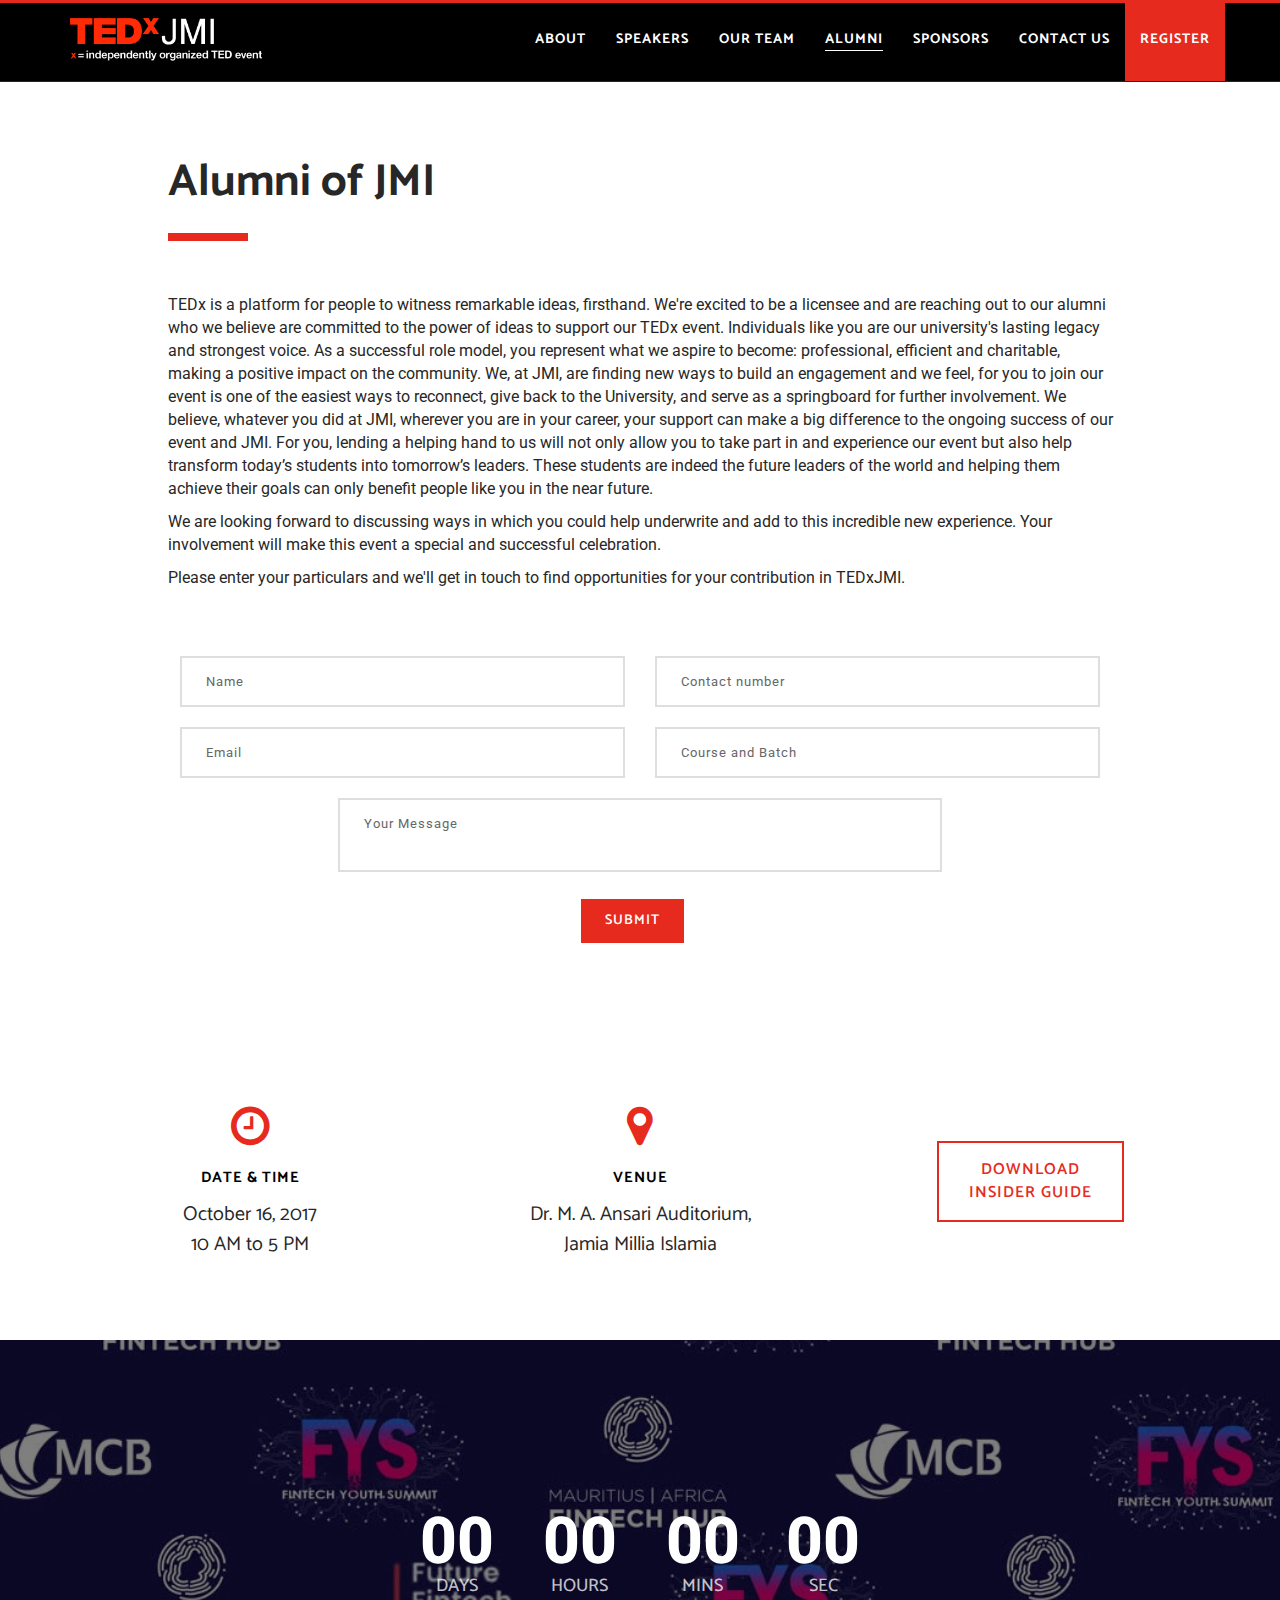
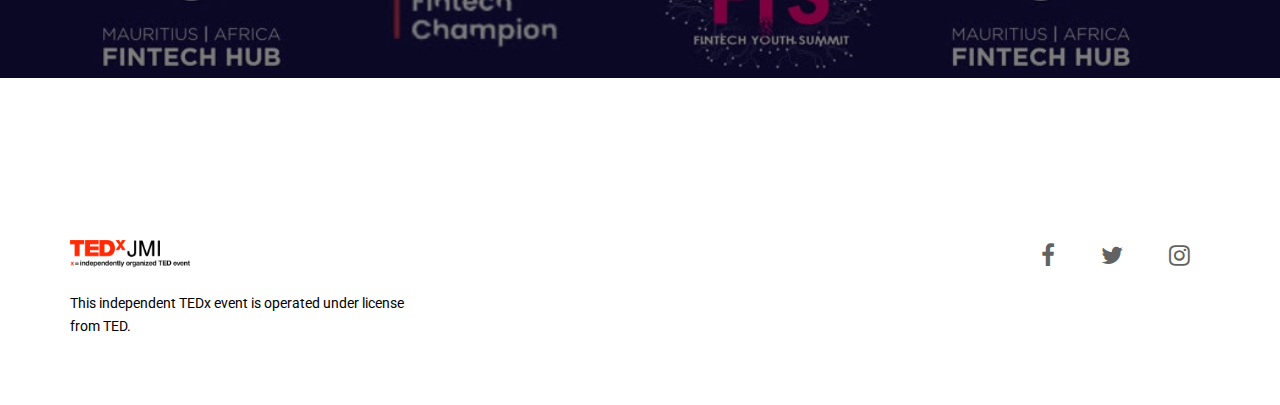
==== alumni/index.html @ f67706c6 "updates frontend" ====
<!--
 _____ _____ ____          _ __  __ ___
|_   _| ____|  _ \__  __  | |  \/  |_ _|
  | | |  _| | | | \ \/ /  | | |\/| || |
  | | | |___| |_| |>  < |_| | |  | || |
  |_| |_____|____//_/\_\___/|_|  |_|___|

Event website by Syed Faheel Ahmad (github.com/faheel)
-->

<!DOCTYPE html>
<!--[if lt IE 7]>      <html class="no-js lt-ie9 lt-ie8 lt-ie7" lang="en"> <![endif]-->
<!--[if IE 7]>         <html class="no-js lt-ie9 lt-ie8" lang="en"> <![endif]-->
<!--[if IE 8]>         <html class="no-js lt-ie9" lang="en"> <![endif]-->
<!--[if gt IE 8]><!-->
<html class="no-js" lang="en">
<!--<![endif]-->

<head>
  <meta charset="utf-8">
  <meta name="viewport" content="width=device-width, initial-scale=1.0, maximum-scale=1">
  <meta http-equiv="X-UA-Compatible" content="IE=edge">

  <!-- Title, icon, description and keywords -->
  <title>Alumni of JMI | TEDxJMI</title>
  <link rel="shortcut icon" href="../res/images/favicon.ico">
  <meta name="description" content="Alumni of JMI. TEDxJMI, x = independently organised TED event. Igniting Minds. This October, at Jamia Millia Islamia.">
  <meta name="keywords" content="TEDx, JMI, Jamia Millia Islamia, New Delhi, event, talks">

  <!-- Social media tags -->
  <!-- Open Graph -->
  <meta property="og:title" content="Alumni of JMI">
  <meta property="og:description" content="TEDxJMI - Igniting Minds. This October, at Jamia Millia Islamia.">
  <meta property="og:image" content="https://tedxjmi.com/res/images/logos/light-social.jpg">
  <meta property="og:url" content="https://tedxjmi.com/alumni">
  <!-- Twitter -->
  <meta name="twitter:card" content="summary_large_image">
  <meta name="twitter:site" content="@TEDx_JMI">
  <!-- Google+ -->
  <meta itemprop="name" content="Alumni of JMI">
  <meta itemprop="description" content="TEDxJMI - Igniting Minds. This October, at Jamia Millia Islamia.">
  <meta itemprop="image" content="https://tedxjmi.com/res/images/logos/light-social.jpg">

  <!-- Browser themes -->
  <meta name="theme-color" content="#000">

  <!-- Bootstrap -->
  <link rel="stylesheet" href="../res/css/bootstrap.min.css">

  <!-- Font Icons -->
  <link rel="stylesheet" href="../res/css/font-awesome.min.css">

  <!-- Plugins -->
  <link rel="stylesheet" href="../res/css/flickity.min.css">
  <link rel="stylesheet" href="../res/css/magnific-popup.css">

  <!-- Main styles -->
  <link rel="stylesheet" href="../res/css/main.css">
  <link rel="stylesheet" href="../res/css/style.css">

  <!-- Color skin -->
  <link rel="stylesheet" href="../res/css/color_red.css">

  <!-- Modernizr JS for IE8 support of HTML5 elements and media queries -->
  <!--[if lt IE 8]>
  <script src="../res/js/modernizr.min.js"></script>
  <![endif]-->
</head>

<body id="page-top">
  <!-- Navigation Start -->
  <nav id="navigation" class="navbar navbar-fixed-top navbar-dark">
    <div class="container">
      <div class="row">
        <div class="navbar-header col-lg-3">
          <button type="button" class="navbar-toggle collapsed" data-toggle="collapse" data-target="#navbar">
            <span class="sr-only">Toggle navigation</span>
            <span class="icon-bar"></span>
            <span class="icon-bar"></span>
            <span class="icon-bar"></span>
          </button>

          <a class="navbar-brand font-family-alt letter-spacing-1 text-extra-large text-uppercase" href="/">
            <img class="logo-navbar-dark" src="../res/images/logos/dark.png" alt=""/>
            <img class="logo-navbar-white" src="../res/images/logos/light.png" alt=""/>
          </a>
        </div>
        <!-- //.navbar-header -->

        <div id="navbar" class="navbar-collapse collapse col-lg-9 pull-right">
          <ul class="nav navbar-nav font-family-alt letter-spacing-1 text-uppercase font-weight-700">
            <li><a href="/" class="line-height-unset">About</a></li>
            <li><a href="/speakers/" class="line-height-unset">Speakers</a></li>
            <li><a href="/our-team/" class="line-height-unset">Our Team</a></li>
            <li><a href="#page-top" class="page-scroll">Alumni</a></li>
            <li><a href="/sponsors/" class="line-height-unset">Sponsors</a></li>
            <li><a href="/contact/" class="line-height-unset">Contact Us</a></li>
            <li class="bg-base-color">
              <a href="/register/" class="line-height-unset width-100">
                Register
              </a>
            </li>
          </ul>
        </div>
        <!-- //.navbar-collapse -->
      </div>
      <!-- //.row -->
    </div>
    <!-- //.container -->
  </nav>
  <!-- //Navigation End -->



  <!-- Section - Alumni Start -->
  <section id="alumni" class="bg-white">
    <div class="container">
      <div class="row no-padding-rl">
        <div class="col-md-10 col-md-offset-1">
          <h2 class="font-family-alt font-weight-700 sm-title-large title-extra-large-2 text-gray-dark-2">
            Alumni of JMI
          </h2>
          <span class="bg-base-color xs-margin-6 xs-no-margin-rl margin-3 no-margin-rl separator-line-extra-thick-long"></span>

          <br>
          <div class="text-gray-dark-2">
            <p>TEDx is a platform for people to witness remarkable ideas, firsthand.
            We're excited to be a  licensee and are reaching out to our alumni who
            we believe are committed to the power of ideas to support our TEDx event.
            Individuals like you are our university's lasting legacy and strongest
            voice. As a successful role model, you represent what we aspire to
            become: professional, efficient and charitable, making a positive impact
            on the community. We, at JMI, are finding new ways to build an engagement
            and we feel, for you to join our event is one of the easiest ways to
            reconnect, give back to the University, and serve as a springboard for
            further involvement. We believe, whatever you did at JMI, wherever you
            are in your career, your support can make a big difference to the ongoing
            success of our event and JMI. For you, lending a helping hand to us
            will not only allow you to take part in and experience our event but
            also help transform today’s students into tomorrow’s leaders. These
            students are indeed the future leaders of the world and helping them
            achieve their goals can only benefit people like you in the near future.</p>

            <p>We are looking forward to discussing ways in which you could help underwrite
            and add to this incredible new experience. Your involvement will make
            this event a special and successful celebration.</p>

            <p>Please enter your particulars and we'll get in touch to find opportunities
            for your contribution in TEDxJMI.</p>
          </div>
        </div>
        <!-- //.col-md-10 -->
      </div>
      <!-- //.row -->

      <div class="row margin-5 no-margin-rl no-margin-bottom">
        <div class="col-md-10 col-md-offset-1">

          <form name="alumni" action="thank-you" method="post" netlify>
            <div class="row">
              <div class="col-sm-6">
                <input type="text" placeholder="Name" name="name" required>
                <input type="email" placeholder="Email" name="email" required>
              </div>
              <!-- //.col-md-6 -->

              <div class="col-sm-6">
                <input type="text" placeholder="Contact number" name="phone" required>
                <input type="text" placeholder="Course and Batch" name="course-and-batch" required>
              </div>
              <!-- //.col-md-6 -->
            </div>
            <!-- //.row -->

            <div class="row">
              <div class="col-sm-8 col-sm-offset-2">
                <textarea placeholder="Your Message" name="message" required></textarea>
              </div>
              <!-- //.col-md-6 -->
            </div>
            <!-- //.row -->

            <div class="row text-center">
              <button type="submit" class="btn btn-base-color btn-medium">
                Submit
              </button>
            </div>
            <!-- //.row -->
          </form>
        </div>
        <!-- //.col-md-10 -->
      </div>
      <!-- //.row -->
    </div>
    <!-- //.container -->
  </section>
  <!-- //Section - Alumni End -->



  <!-- Section - Event banner start -->
  <section id="event-banner" class="bg-white pull-up">
    <div class="container">
      <div class="row">
        <div class="col-sm-4 text-center">
          <i class="fa fa-clock-o display-block text-base-color title-extra-large-2"></i>
          <span class="display-block font-family-alt font-weight-700 letter-spacing-1 margin-5 no-margin-bottom no-margin-rl text-large text-uppercase">
            Date &amp; Time
          </span>
          <p class="margin-3 font-family-alt no-margin-bottom no-margin-rl title-small text-gray-dark-2">
            October 16, 2017<br>
            10 AM to 5 PM
          </p>
        </div>
        <!-- //.col-sm-4 -->

        <div class="col-sm-4 xs-margin-8 xs-no-margin-bottom xs-no-margin-rl text-center">
          <i class="fa fa-map-marker display-block text-base-color title-extra-large-2"></i>
          <span class="display-block font-family-alt font-weight-700 letter-spacing-1 margin-5 no-margin-bottom no-margin-rl text-large text-uppercase">
            Venue
          </span>
          <p class="margin-3 font-family-alt no-margin-bottom no-margin-rl title-small text-gray-dark-2">
            Dr. M. A. Ansari Auditorium,<br>
            Jamia Millia Islamia
          </p>
        </div>
        <!-- //.col-sm-4 -->

        <div id="banner-registration" class="col-sm-4 xs-margin-8 xs-no-margin-bottom xs-no-margin-rl text-center">
          <a href="/res/insider_guide.pdf" class="btn btn-outline-base-color sm-btn-medium btn-large no-margin-rl">
            <span>Download<br>insider guide</span>
          </a>
        </div>
        <!-- //.col-sm-4 -->
      </div>
      <!-- //.row -->
    </div>
  </section>
  <!-- //Section - Event banner end -->



  <!-- Section - Parallax banner start -->
  <section id="home-bg-parallax" class="height-50 no-padding overflow-hidden width-100">
    <!-- BG Parallax -->
    <div class="bg-parallax bg-overlay-black-5 width-100"></div>

    <div class="display-table height-100 position-absolute position-top position-left width-100">
      <div class="display-table-cell vertical-align-middle">
        <div class="container">
          <div class="row">
            <div class="countdown-timer">
              <div class="days">
                <span class="value">00</span>
                <span class="label">DAYS</span>
              </div>
              <div class="hours">
                <span class="value">00</span>
                <span class="label">HOURS</span>
              </div>
              <div class="minutes">
                <span class="value">00</span>
                <span class="label">MINS</span>
              </div>
              <div class="seconds">
                <span class="value">00</span>
                <span class="label">SEC</span>
              </div>
            </div>
          </div>
          <!-- //.row -->
        </div>
        <!-- //.container -->
      </div>
      <!-- //.display-table-cell -->
    </div>
    <!-- //.display-table -->
  </section>
  <!-- //Section - Parallax banner end -->



  <!-- Footer Start -->
  <footer class="footer bg-white">
    <div class="container">
      <div class="row">
        <div class="col-sm-4">
          <div class="footer-logo xs-text-center">
            <img src="../res/images/logos/light.png" alt="">
          </div>
          <!-- //.footer-logo -->
          <p class="disclaimer xs-text-center">
            This independent TEDx event is operated under license from TED.
          </p>
          <!-- //.disclaimer -->
        </div>
        <!-- //.col-sm-4 -->

        <div class="col-sm-8">
          <div class="footer-social text-right">
            <ul class="list-inline list-unstyled no-margin xs-text-center xs-title-small title-medium">
              <li><a href="https://www.facebook.com/tedxjmi/"><i class="fa fa-facebook"></i></a></li>
              <li><a href="https://twitter.com/TEDx_JMI"><i class="fa fa-twitter"></i></a></li>
              <li><a href="https://www.instagram.com/tedxjmi/"><i class="fa fa-instagram"></i></a></li>
            </ul>
          </div>
          <!-- //.footer-social -->
        </div>
        <!-- //.col-sm-8 -->
      </div>
      <!-- //.row -->
    </div>
    <!-- //.container -->
  </footer>
  <!-- //Footer End -->


  <!-- Scroll to top -->
  <a href="#page-top" class="page-scroll scroll-to-top"><i class="fa fa-angle-up"></i></a>


  <!-- jQuery -->
  <script src="../res/js/jquery.min.js"></script>

  <!-- Bootstrap -->
  <script src="../res/js/bootstrap.min.js"></script>

  <!-- Plugins -->
  <script src="../res/js/pace.min.js"></script>
  <script src="../res/js/debouncer.min.js"></script>
  <script src="../res/js/jquery.easing.min.js"></script>
  <script src="../res/js/jquery.inview.min.js"></script>
  <script src="../res/js/jquery.matchHeight.js"></script>
  <script src="../res/js/isotope.pkgd.min.js"></script>
  <script src="../res/js/imagesloaded.pkgd.min.js"></script>
  <script src="../res/js/flickity.pkgd.min.js"></script>
  <script src="../res/js/jquery.magnific-popup.min.js"></script>
  <script src="../res/js/jquery.validate.min.js"></script>

  <!-- BG Parallax JS -->
  <script src="../res/js/TweenMax.min.js"></script>
  <script src="../res/js/ScrollMagic.min.js"></script>
  <script src="../res/js/animation.gsap.min.js"></script>

  <!-- Theme -->
  <script src="../res/js/main.js"></script>

  <!-- Countdown -->
  <script src="../res/js/jquery.countdown.min.js"></script>
  <script src="../res/js/countdown.js"></script>

</body>

</html>
---- res/css/main.css ----
@import url(https://fonts.googleapis.com/css?family=Roboto:300,400,700);
@import url(https://fonts.googleapis.com/css?family=Catamaran:400,700,900);

body,
html,
ul {
  margin: 0;
  padding: 0
}
ol {
  padding-left: 0
}

.features-box p,
img {
  -webkit-backface-visibility: hidden
}

body,
html {
  height: 100%
}

body {
  color: #000;
  font-family: Roboto, sans-serif;
  font-size: 14px;
  -webkit-font-smoothing: antialiased;
  line-height: 23px;
  overflow-x: hidden
}

p {
  font-size: 16px
}

a,
a:active {
  color: #626262;
  text-decoration: none
}

a:focus,
a:hover {
  color: #272727;
  text-decoration: none
}

a:focus {
  outline: 0!important
}

img {
  height: auto;
  max-width: 100%
}

video {
  background-size: cover;
  display: table-cell;
  vertical-align: middle;
  width: 100%
}

dl,
ol,
ul {
  list-style-position: outside
}

ul {
  list-style: none
}

iframe {
  border: 0
}

input,
select,
textarea {
  letter-spacing: 1px;
  margin: 0 0 20px;
  max-width: 100%;
  padding: 8px 15px;
  resize: none;
  width: 100%;
  border: 2px solid rgba(0, 0, 0, .13)!important;
  font-size: 13px
}

input[type=button],
input[type=text],
input[type=email],
input[type=search],
input[type=password],
input[type=submit],
select,
textarea {
  -webkit-appearance: none;
  -moz-appearance: none;
  appearance: none;
  border-radius: 0;
  -webkit-transition: border .2s ease-in-out;
  -moz-transition: border .2s ease-in-out;
  -o-transition: border .2s ease-in-out;
  transition: border .2s ease-in-out;
  padding: 12px 24px
}

input:focus,
textarea:focus {
  border: 1px solid #989898;
  outline: 0
}

input[type=submit] {
  width: auto
}

select {
  color: #272727;
  outline: 0
}

select::-ms-expand {
  display: none
}

.select-wrapper {
  background: url(../images/icons/select-arrow.png) 97% 50% no-repeat #fff;
  box-shadow: none;
  margin-bottom: 20px;
  overflow: hidden;
  width: 100%
}

.select-wrapper select {
  background-color: transparent;
  background-image: none;
  cursor: pointer;
  margin-bottom: 0
}

form .error {
  border-color: #c00!important
}

form label.error {
  display: none!important
}

::selection {
  background: #dfdfdf;
  color: #000
}

::-moz-selection {
  background: #dfdfdf;
  color: #000
}

::-webkit-input-placeholder {
  color: #666!important;
  font-size: 13px;
  text-overflow: ellipsis
}

:-moz-placeholder {
  color: #666!important;
  font-size: 13px;
  opacity: 1;
  text-overflow: ellipsis
}

:-ms-input-placeholder {
  color: #666!important;
  font-size: 13px;
  opacity: 1;
  text-overflow: ellipsis
}

::-webkit-scrollbar {
  width: 12px
}

::-webkit-scrollbar-track {
  -webkit-box-shadow: inset 0 0 6px rgba(0, 0, 0, .3);
  -moz-box-shadow: inset 0 0 6px rgba(0, 0, 0, .3);
  box-shadow: inset 0 0 6px rgba(0, 0, 0, .3)
}

::-webkit-scrollbar-thumb {
  background: rgba(210, 210, 210, .8);
  -webkit-box-shadow: inset 0 0 6px rgba(0, 0, 0, .5);
  -moz-box-shadow: inset 0 0 6px rgba(0, 0, 0, .5);
  box-shadow: inset 0 0 6px rgba(0, 0, 0, .5)
}

::-webkit-scrollbar-thumb:window-inactive {
  background: rgba(210, 210, 210, .4)
}

h1,
h2,
h3,
h4,
h5,
h6 {
  margin: 0;
  padding: 0
}

.text-extra-small {
  font-size: 10px!important;
  line-height: 15px!important
}

.text-small {
  font-size: 11px!important;
  line-height: 20px!important
}

.text-medium {
  font-size: 14px!important;
  line-height: 22px!important
}

.text-large {
  font-size: 15px!important;
  line-height: 24px!important
}

.text-extra-large {
  font-size: 18px!important;
  line-height: 26px!important
}

.title-small {
  font-size: 20px!important;
  line-height: 30px!important
}

.title-medium {
  font-size: 24px!important;
  line-height: 32px!important
}

.title-large {
  font-size: 28px!important;
  line-height: 34px!important
}

.title-extra-large {
  font-size: 35px!important;
  line-height: 38px!important
}

.title-extra-large-2 {
  font-size: 45px!important;
  line-height: 45px!important
}

.title-extra-large-3 {
  font-size: 50px!important;
  line-height: 50px!important
}

.title-extra-large-4 {
  font-size: 70px!important;
  line-height: 70px!important
}

.title-extra-large-5 {
  font-size: 80px!important;
  line-height: 80px!important
}

.title-big {
  font-size: 100px!important;
  line-height: 100px!important
}

.title-big-2 {
  font-size: 125px!important;
  line-height: 125px!important
}

.title-big-3 {
  font-size: 150px!important;
  line-height: 150px!important
}

.font-family-base {
  font-family: Roboto, sans-serif!important
}

.btn,
.font-family-alt {
  font-family: Catamaran, sans-serif!important
}

.font-weight-100 {
  font-weight: 100!important
}

.font-weight-300 {
  font-weight: 300!important
}

.font-weight-400 {
  font-weight: 400!important
}

.font-weight-600 {
  font-weight: 600!important
}

.font-weight-700 {
  font-weight: 700!important
}

.font-weight-900 {
  font-weight: 900!important
}

.letter-spacing-1 {
  letter-spacing: 1px!important
}

.letter-spacing-2 {
  letter-spacing: 2px!important
}

.letter-spacing-3 {
  letter-spacing: 3px!important
}

.letter-spacing-4 {
  letter-spacing: 4px!important
}

.letter-spacing-5 {
  letter-spacing: 5px!important
}

.letter-spacing-6 {
  letter-spacing: 6px!important
}

.letter-spacing-7 {
  letter-spacing: 7px!important
}

.letter-spacing-8 {
  letter-spacing: 8px!important
}

.letter-spacing-9 {
  letter-spacing: 9px!important
}

.letter-spacing-10 {
  letter-spacing: 10px!important
}

.no-letter-spacing {
  letter-spacing: 0!important
}

.line-height-none {
  line-height: 0!important
}

.line-height-unset {
  line-height: unset!important
}

.text-decoration-line-through {
  text-decoration: line-through!important
}

.text-decoration-underline {
  text-decoration: underline!important
}

.text-transform-none {
  text-transform: none!important
}

.text-transform-unset {
  text-transform: unset!important
}

.word-wrap {
  word-wrap: break-word
}

.bg-cover,
.bg-fix,
.bg-parallax {
  background-repeat: no-repeat!important;
  overflow: hidden;
  background-position: center center!important;
  position: relative;
  background-size: cover!important
}

.bg-fix {
  -webkit-animation-duration: 0s;
  -webkit-animation-fill-mode: none;
  background-attachment: fixed!important
}

.bg-parallax {
  height: 150%;
  top: -75%
}

.bg-position-top {
  background-position: right top!important
}

.bg-position-right {
  background-position: right center!important
}

.bg-position-left {
  background-position: left center!important
}

.bg-hover-transparent:hover {
  background-color: transparent!important
}

.bg-overlay-black-1,
.bg-overlay-black-2,
.bg-overlay-black-3,
.bg-overlay-black-4,
.bg-overlay-black-5,
.bg-overlay-black-6,
.bg-overlay-black-7,
.bg-overlay-black-8,
.bg-overlay-black-9,
.bg-overlay-gray-1,
.bg-overlay-gray-2,
.bg-overlay-gray-3,
.bg-overlay-gray-4,
.bg-overlay-gray-5,
.bg-overlay-gray-6,
.bg-overlay-gray-7,
.bg-overlay-gray-8,
.bg-overlay-gray-9 {
  position: relative
}

.bg-overlay-black-1:before,
.bg-overlay-black-2:before,
.bg-overlay-black-3:before,
.bg-overlay-black-4:before,
.bg-overlay-black-5:before,
.bg-overlay-black-6:before,
.bg-overlay-black-7:before,
.bg-overlay-black-8:before,
.bg-overlay-black-9:before,
.bg-overlay-gray-1:before,
.bg-overlay-gray-2:before,
.bg-overlay-gray-3:before,
.bg-overlay-gray-4:before,
.bg-overlay-gray-5:before,
.bg-overlay-gray-6:before,
.bg-overlay-gray-7:before,
.bg-overlay-gray-8:before,
.bg-overlay-gray-9:before {
  content: '';
  display: block;
  height: 100%;
  left: 0;
  position: absolute;
  top: 0;
  width: 100%
}

.bg-overlay-black-1:before {
  background: rgba(0, 0, 0, .1)!important
}

.bg-overlay-black-2:before {
  background: rgba(0, 0, 0, .2)!important
}

.bg-overlay-black-3:before {
  background: rgba(0, 0, 0, .3)!important
}

.bg-overlay-black-4:before {
  background: rgba(0, 0, 0, .4)!important
}

.bg-overlay-black-5:before {
  background: rgba(0, 0, 0, .5)!important
}

.bg-overlay-black-6:before {
  background: rgba(0, 0, 0, .6)!important
}

.bg-overlay-black-7:before {
  background: rgba(0, 0, 0, .7)!important
}

.bg-overlay-black-8:before {
  background: rgba(0, 0, 0, .8)!important
}

.bg-overlay-black-9:before {
  background: rgba(0, 0, 0, .9)!important
}

.bg-overlay-gray-1:before {
  background: rgba(37, 37, 37, .1)!important
}

.bg-overlay-gray-2:before {
  background: rgba(37, 37, 37, .2)!important
}

.bg-overlay-gray-3:before {
  background: rgba(37, 37, 37, .3)!important
}

.bg-overlay-gray-4:before {
  background: rgba(37, 37, 37, .4)!important
}

.bg-overlay-gray-5:before {
  background: rgba(37, 37, 37, .5)!important
}

.bg-overlay-gray-6:before {
  background: rgba(37, 37, 37, .6)!important
}

.bg-overlay-gray-7:before {
  background: rgba(37, 37, 37, .7)!important
}

.bg-overlay-gray-8:before {
  background: rgba(37, 37, 37, .8)!important
}

.bg-overlay-gray-9:before {
  background: rgba(37, 37, 37, .9)!important
}

.border {
  border: 1px solid rgba(0, 0, 0, .1)!important
}

.border-top {
  border-top: 1px solid rgba(0, 0, 0, .1)
}

.border-right {
  border-right: 1px solid rgba(0, 0, 0, .1)
}

.border-bottom {
  border-bottom: 1px solid rgba(0, 0, 0, .1)
}

.border-left {
  border-left: 1px solid rgba(0, 0, 0, .1)
}

.border-thick {
  border-width: 2px!important
}

.border-medium-thick {
  border-width: 3px!important
}

.border-extra-thick {
  border-width: 4px!important
}

.no-border-tb,
.no-border-top {
  border-top: none!important
}

.no-border-bottom,
.no-border-tb {
  border-bottom: none!important
}

.no-border-right,
.no-border-rl {
  border-right: none!important
}

.no-border-left,
.no-border-rl {
  border-left: none!important
}

.border-circle {
  border-radius: 50%!important
}

.border-round {
  border-radius: 3px!important
}

.no-border {
  border: none!important
}

.no-border-radius {
  border-radius: 0!important
}

.button {
  margin-top: 0;
  margin-bottom: 0
}

.btn {
  border: 2px solid transparent;
  border-radius: 0;
  display: inline-block;
  font-size: 12px;
  font-weight: 600;
  letter-spacing: 1px;
  margin-right: 15px;
  padding: 8px 20px 9px;
  text-transform: uppercase;
  width: auto;
  -webkit-transition: all .2s ease-in-out;
  -moz-transition: all .2s ease-in-out;
  -o-transition: all .2s ease-in-out;
  transition: all .2s ease-in-out
}

.btn:hover {
  background-color: transparent
}

.btn:focus {
  border-width: 2px!important
}

.btn i {
  margin-right: 5px
}

.btn-round {
  border-radius: 4px!important
}

.btn.btn-extra-small {
  font-size: 9px;
  padding: 4px 12px 3px
}

.btn.btn-small {
  font-size: 11px;
  padding: 5px 14px
}

.btn.btn-medium {
  font-size: 14px;
  padding: 10px 22px
}

.btn.btn-large {
  font-size: 16px;
  padding: 16px 30px
}

.btn.btn-extra-large {
  font-size: 18px;
  padding: 18px 35px
}

.btn.btn-hover-transparent:hover {
  background-color: transparent!important
}

.btn.btn-border-thin,
.btn.btn-border-thin:focus {
  border-width: 1px!important
}

.btn.btn-border-thick,
.btn.btn-border-thick:focus {
  border-width: 4px!important
}

.display-block {
  display: block!important
}

.display-inherit {
  display: inherit!important
}

.display-inline {
  display: inline!important
}

.display-inline-block {
  display: inline-block!important
}

.display-none {
  display: none!important
}

.display-table {
  display: table!important
}

.display-table-cell {
  display: table-cell!important
}

.ease {
  -webkit-transition: all .2s ease-in-out;
  -moz-transition: all .2s ease-in-out;
  -o-transition: all .2s ease-in-out;
  transition: all .2s ease-in-out
}

.title-sideline-base-color,
.title-sideline-black,
.title-sideline-blue,
.title-sideline-gray,
.title-sideline-gray-dark,
.title-sideline-gray-dark-2,
.title-sideline-gray-light,
.title-sideline-gray-light-2,
.title-sideline-green,
.title-sideline-green-2,
.title-sideline-orange,
.title-sideline-orange-2,
.title-sideline-pink,
.title-sideline-purple,
.title-sideline-red,
.title-sideline-white,
.title-sideline-white-2,
.title-sideline-white-3,
.title-strikethrough-base-color,
.title-strikethrough-black,
.title-strikethrough-blue,
.title-strikethrough-gray,
.title-strikethrough-gray-dark,
.title-strikethrough-gray-dark-2,
.title-strikethrough-gray-light,
.title-strikethrough-gray-light-2,
.title-strikethrough-green,
.title-strikethrough-green-2,
.title-strikethrough-orange,
.title-strikethrough-orange-2,
.title-strikethrough-pink,
.title-strikethrough-purple,
.title-strikethrough-red,
.title-strikethrough-white,
.title-strikethrough-white-2,
.title-strikethrough-white-3,
.title-underline-base-color,
.title-underline-black,
.title-underline-blue,
.title-underline-gray,
.title-underline-gray-dark,
.title-underline-gray-dark-2,
.title-underline-gray-light,
.title-underline-gray-light-2,
.title-underline-green,
.title-underline-green-2,
.title-underline-orange,
.title-underline-orange-2,
.title-underline-pink,
.title-underline-purple,
.title-underline-red,
.title-underline-thick-base-color,
.title-underline-thick-black,
.title-underline-thick-blue,
.title-underline-thick-gray,
.title-underline-thick-gray-dark,
.title-underline-thick-gray-dark-2,
.title-underline-thick-gray-light,
.title-underline-thick-gray-light-2,
.title-underline-thick-green,
.title-underline-thick-green-2,
.title-underline-thick-orange,
.title-underline-thick-orange-2,
.title-underline-thick-pink,
.title-underline-thick-purple,
.title-underline-thick-red,
.title-underline-thick-white,
.title-underline-thick-white-2,
.title-underline-thick-white-3,
.title-underline-white,
.title-underline-white-2,
.title-underline-white-3 {
  display: inline-block
}

.title-sideline-base-color,
.title-sideline-black,
.title-sideline-blue,
.title-sideline-gray,
.title-sideline-gray-dark,
.title-sideline-gray-dark-2,
.title-sideline-gray-light,
.title-sideline-gray-light-2,
.title-sideline-green,
.title-sideline-green-2,
.title-sideline-orange,
.title-sideline-orange-2,
.title-sideline-pink,
.title-sideline-purple,
.title-sideline-red,
.title-sideline-white,
.title-sideline-white-2,
.title-sideline-white-3,
.title-strikethrough-base-color,
.title-strikethrough-black,
.title-strikethrough-blue,
.title-strikethrough-gray,
.title-strikethrough-gray-dark,
.title-strikethrough-gray-dark-2,
.title-strikethrough-gray-light,
.title-strikethrough-gray-light-2,
.title-strikethrough-green,
.title-strikethrough-green-2,
.title-strikethrough-orange,
.title-strikethrough-orange-2,
.title-strikethrough-pink,
.title-strikethrough-purple,
.title-strikethrough-red,
.title-strikethrough-white,
.title-strikethrough-white-2,
.title-strikethrough-white-3 {
  position: relative
}

.title-underline-base-color,
.title-underline-black,
.title-underline-blue,
.title-underline-gray,
.title-underline-gray-dark,
.title-underline-gray-dark-2,
.title-underline-gray-light,
.title-underline-gray-light-2,
.title-underline-green,
.title-underline-green-2,
.title-underline-orange,
.title-underline-orange-2,
.title-underline-pink,
.title-underline-purple,
.title-underline-red,
.title-underline-white,
.title-underline-white-2,
.title-underline-white-3 {
  border-bottom: 2px solid transparent;
  padding-bottom: 3px
}

.title-underline-thick-base-color,
.title-underline-thick-black,
.title-underline-thick-blue,
.title-underline-thick-gray,
.title-underline-thick-gray-dark,
.title-underline-thick-gray-dark-2,
.title-underline-thick-gray-light,
.title-underline-thick-gray-light-2,
.title-underline-thick-green,
.title-underline-thick-green-2,
.title-underline-thick-orange,
.title-underline-thick-orange-2,
.title-underline-thick-pink,
.title-underline-thick-purple,
.title-underline-thick-red,
.title-underline-thick-white,
.title-underline-thick-white-2,
.title-underline-thick-white-3 {
  border-bottom: 5px solid transparent;
  padding-bottom: 4px
}

.title-sideline-base-color,
.title-sideline-black,
.title-sideline-blue,
.title-sideline-gray,
.title-sideline-gray-dark,
.title-sideline-gray-dark-2,
.title-sideline-gray-light,
.title-sideline-gray-light-2,
.title-sideline-green,
.title-sideline-green-2,
.title-sideline-orange,
.title-sideline-orange-2,
.title-sideline-pink,
.title-sideline-purple,
.title-sideline-red,
.title-sideline-white,
.title-sideline-white-2,
.title-sideline-white-3 {
  padding: 0
}

.title-sideline-base-color:before,
.title-sideline-black:before,
.title-sideline-blue:before,
.title-sideline-gray-dark-2:before,
.title-sideline-gray-dark:before,
.title-sideline-gray-light-2:before,
.title-sideline-gray-light:before,
.title-sideline-gray:before,
.title-sideline-green-2:before,
.title-sideline-green:before,
.title-sideline-orange-2:before,
.title-sideline-orange:before,
.title-sideline-pink:before,
.title-sideline-purple:before,
.title-sideline-red:before,
.title-sideline-white-2:before,
.title-sideline-white-3:before,
.title-sideline-white:before {
  content: '';
  margin-top: -2px;
  position: absolute;
  left: -20px;
  top: 50%;
  width: 12px;
  height: 4px
}

.title-strikethrough-base-color:before,
.title-strikethrough-black:before,
.title-strikethrough-blue:before,
.title-strikethrough-gray-dark-2:before,
.title-strikethrough-gray-dark:before,
.title-strikethrough-gray-light-2:before,
.title-strikethrough-gray-light:before,
.title-strikethrough-gray:before,
.title-strikethrough-green-2:before,
.title-strikethrough-green:before,
.title-strikethrough-orange-2:before,
.title-strikethrough-orange:before,
.title-strikethrough-pink:before,
.title-strikethrough-purple:before,
.title-strikethrough-red:before,
.title-strikethrough-white-2:before,
.title-strikethrough-white-3:before,
.title-strikethrough-white:before {
  content: '';
  display: block;
  margin-top: -1px;
  position: absolute;
  top: 50%;
  left: 0;
  width: 100%;
  height: 2px
}

.height-50 {
  height: 50%!important
}

.height-100 {
  height: 100%!important
}

.height-auto {
  height: auto!important
}

.min-height-100 {
  min-height: 100%
}

.img-box-shadow {
  box-shadow: 0 0 25px 0 rgba(0, 0, 0, .04)
}

.img-box-shadow-shallow {
  box-shadow: 0 0 20px 0 rgba(0, 0, 0, .06)
}

.img-box-shadow-wide {
  box-shadow: 0 23px 40px rgba(0, 0, 0, .2)
}

.margin-1 {
  margin: 1%!important
}

.margin-1-5 {
  margin: 1.5%!important
}

.margin-2 {
  margin: 2%!important
}

.margin-2-5 {
  margin: 2.5%!important
}

.margin-3 {
  margin: 3%!important
}

.margin-3-5 {
  margin: 3.5%!important
}

.margin-4 {
  margin: 4%!important
}

.margin-4-5 {
  margin: 4.5%!important
}

.margin-5 {
  margin: 5%!important
}

.margin-5-5 {
  margin: 5.5%!important
}

.margin-6 {
  margin: 6%!important
}

.margin-6-5 {
  margin: 6.5%!important
}

.margin-7 {
  margin: 7%!important
}

.margin-7-5 {
  margin: 7.5%!important
}

.margin-8 {
  margin: 8%!important
}

.margin-8-5 {
  margin: 8.5%!important
}

.margin-9 {
  margin: 9%!important
}

.margin-9-5 {
  margin: 9.5%!important
}

.margin-10 {
  margin: 10%!important
}

.margin-10-5 {
  margin: 10.5%!important
}

.margin-11 {
  margin: 11%!important
}

.margin-11-5 {
  margin: 11.5%!important
}

.margin-12 {
  margin: 12%!important
}

.margin-12-5 {
  margin: 12.5%!important
}

.margin-13 {
  margin: 13%!important
}

.margin-13-5 {
  margin: 13.5%!important
}

.margin-14 {
  margin: 14%!important
}

.margin-14-5 {
  margin: 14.5%!important
}

.margin-15 {
  margin: 15%!important
}

.margin-15-5 {
  margin: 15.5%!important
}

.margin-16 {
  margin: 16%!important
}

.margin-16-5 {
  margin: 16.5%!important
}

.margin-17 {
  margin: 17%!important
}

.margin-17-5 {
  margin: 17.5%!important
}

.margin-18 {
  margin: 18%!important
}

.margin-18-5 {
  margin: 18.5%!important
}

.margin-19 {
  margin: 19%!important
}

.margin-19-5 {
  margin: 19.5%!important
}

.margin-20 {
  margin: 20%!important
}

.margin-20-5 {
  margin: 20.5%!important
}

.no-margin-tb,
.no-margin-top {
  margin-top: 0!important
}

.no-margin-bottom,
.no-margin-tb {
  margin-bottom: 0!important
}

.margin-rl-auto {
  margin-right: auto!important;
  margin-left: auto!important
}

.margin-top-16p {
  margin-top: 16px;
}

.no-margin-right,
.no-margin-rl {
  margin-right: 0!important
}

.no-margin-left,
.no-margin-rl {
  margin-left: 0!important
}

.no-margin {
  margin: 0!important
}

.opacity-0 {
  opacity: 0!important
}

.opacity-1 {
  opacity: .1!important
}

.opacity-2 {
  opacity: .2!important
}

.opacity-3 {
  opacity: .3!important
}

.opacity-4 {
  opacity: .4!important
}

.opacity-5 {
  opacity: .5!important
}

.opacity-6 {
  opacity: .6!important
}

.opacity-7 {
  opacity: .7!important
}

.opacity-8 {
  opacity: .8!important
}

.opacity-9 {
  opacity: .9!important
}

.no-opacity {
  opacity: 1!important
}

.overflow-auto {
  overflow: auto!important
}

.overflow-hidden {
  overflow: hidden!important
}

.overflow-visible {
  overflow: visible!important
}

.padding-1 {
  padding: 1%!important
}

.padding-1-5 {
  padding: 1.5%!important
}

.padding-2 {
  padding: 2%!important
}

.padding-2-5 {
  padding: 2.5%!important
}

.padding-3 {
  padding: 3%!important
}

.padding-3-5 {
  padding: 3.5%!important
}

.padding-4 {
  padding: 4%!important
}

.padding-4-5 {
  padding: 4.5%!important
}

.padding-5 {
  padding: 5%!important
}

.padding-5-5 {
  padding: 5.5%!important
}

.padding-6 {
  padding: 6%!important
}

.padding-6-5 {
  padding: 6.5%!important
}

.padding-7 {
  padding: 7%!important
}

.padding-7-5 {
  padding: 7.5%!important
}

.padding-8 {
  padding: 8%!important
}

.padding-8-5 {
  padding: 8.5%!important
}

.padding-9 {
  padding: 9%!important
}

.padding-9-5 {
  padding: 9.5%!important
}

.padding-10 {
  padding: 10%!important
}

.padding-10-5 {
  padding: 10.5%!important
}

.padding-11 {
  padding: 11%!important
}

.padding-11-5 {
  padding: 11.5%!important
}

.padding-12 {
  padding: 12%!important
}

.padding-12-5 {
  padding: 12.5%!important
}

.padding-13 {
  padding: 13%!important
}

.padding-13-5 {
  padding: 13.5%!important
}

.padding-14 {
  padding: 14%!important
}

.padding-14-5 {
  padding: 14.5%!important
}

.padding-15 {
  padding: 15%!important
}

.padding-15-5 {
  padding: 15.5%!important
}

.padding-16 {
  padding: 16%!important
}

.padding-16-5 {
  padding: 16.5%!important
}

.padding-17 {
  padding: 17%!important
}

.padding-17-5 {
  padding: 17.5%!important
}

.padding-18 {
  padding: 18%!important
}

.padding-18-5 {
  padding: 18.5%!important
}

.padding-19 {
  padding: 19%!important
}

.padding-19-5 {
  padding: 19.5%!important
}

.padding-20 {
  padding: 20%!important
}

.padding-20-5 {
  padding: 20.5%!important
}

.padding-tb-9px {
  padding-top: 9px;
  padding-bottom: 9px
}

.no-padding-tb,
.no-padding-top {
  padding-top: 0!important
}

.no-padding-bottom,
.no-padding-tb {
  padding-bottom: 0!important
}

.padding-rl-13px {
  padding-right: 13px;
  padding-left: 13px
}

.no-padding-right,
.no-padding-rl {
  padding-right: 0!important
}

.no-padding-left,
.no-padding-rl {
  padding-left: 0!important
}

.no-padding {
  padding: 0!important
}

.position-absolute {
  position: absolute!important
}

.position-fixed {
  position: fixed!important
}

.position-relative {
  position: relative!important
}

.position-top {
  top: 0!important
}

.position-right {
  right: 0!important
}

.position-bottom {
  bottom: 0!important
}

.position-left {
  left: 0!important
}

.position-top-50 {
  top: 50%!important
}

.position-left-50 {
  left: 50%!important
}

.separator-line,
.separator-line-extra-thick,
.separator-line-extra-thick-full,
.separator-line-extra-thick-long,
.separator-line-full,
.separator-line-long,
.separator-line-medium-thick,
.separator-line-medium-thick-full,
.separator-line-medium-thick-long,
.separator-line-thick,
.separator-line-thick-full,
.separator-line-thick-long,
.separator-line-thin,
.separator-line-thin-full,
.separator-line-thin-long {
  display: block
}

.separator-line-thin,
.separator-line-thin-full,
.separator-line-thin-long {
  height: 1px
}

.separator-line,
.separator-line-full,
.separator-line-long {
  height: 2px
}

.separator-line-thick,
.separator-line-thick-full,
.separator-line-thick-long {
  height: 4px
}

.separator-line-medium-thick,
.separator-line-medium-thick-full,
.separator-line-medium-thick-long {
  height: 6px
}

.separator-line-extra-thick,
.separator-line-extra-thick-full,
.separator-line-extra-thick-long {
  height: 8px
}

.separator-line,
.separator-line-extra-thick,
.separator-line-medium-thick,
.separator-line-thick,
.separator-line-thin {
  width: 30px
}

.separator-line-extra-thick-long,
.separator-line-long,
.separator-line-medium-thick-long,
.separator-line-thick-long,
.separator-line-thin-long {
  width: 80px
}

.separator-line-extra-thick-full,
.separator-line-full,
.separator-line-medium-thick-full,
.separator-line-thick-full,
.separator-line-thin-full {
  width: 100%
}

.vertical-align-top {
  vertical-align: top!important
}

.vertical-align-middle {
  vertical-align: middle!important
}

.vertical-align-bottom {
  vertical-align: bottom!important
}

.width-20 {
  width: 20%!important
}

.width-25 {
  width: 25%!important
}

.width-50 {
  width: 50%!important
}

.width-100 {
  width: 100%!important
}

.width-auto {
  width: auto!important
}

.min-width-100 {
  min-width: 100%
}

.features-box:hover .show-on-hover:not(.disabled) {
  opacity: .8
}

.features-box .box-shadow-yes {
  -webkit-box-shadow: 5px 5px 30px 0 rgba(0, 0, 0, .03);
  -moz-box-shadow: 5px 5px 30px 0 rgba(0, 0, 0, .03);
  box-shadow: 5px 5px 30px 0 rgba(0, 0, 0, .03)
}

.features-box .show-on-hover {
  opacity: 0
}

.features-box .show-on-hover.active {
  opacity: .8
}

.carousel.carousel-fullscreen,
.carousel.carousel-fullscreen .flickity-viewport {
  height: 100%!important;
  width: 100%!important
}

.gallery-grid figcaption,
.gallery-grid figcaption .display-table,
.gallery-grid img {
  -webkit-transition: all .3s ease;
  -moz-transition: all .3s ease;
  -o-transition: all .3s ease;
  transition: all .3s ease
}

.gallery-wrapper {
  clear: both;
  width: 100%
}

.gallery-grid .item {
  float: left
}

.gallery-grid figure {
  overflow: hidden;
  position: relative;
  width: 100%;
  height: 100%
}

.gallery-grid figcaption {
  background-color: rgba(0, 0, 0, .6);
  height: 100%;
  opacity: 0;
  position: absolute;
  top: 0;
  left: 0;
  width: 100%
}

.gallery-grid figure:hover figcaption,
.mfp-bg {
  opacity: 1
}

.gallery-grid figcaption a {
  display: block;
  height: 100%;
  position: absolute;
  top: 0;
  left: 0;
  width: 100%
}

.gallery-grid figcaption .display-table {
  bottom: 0;
  margin-bottom: -100%;
  position: absolute;
  text-align: center;
  left: 0;
  width: 100%;
  height: 50%
}

.gallery-grid figcaption .display-table-cell {
  padding: 0 50px;
  vertical-align: middle
}

.gallery-grid img {
  display: block;
  position: relative;
  top: 0;
  width: 100%
}

.gallery-grid.grid-col-2 .item {
  width: 50%
}

.gallery-grid.grid-col-3 .item {
  width: 33.33%
}

.gallery-grid.grid-col-4 .item {
  width: 25%
}

.gallery-grid.gutter-small {
  margin-left: -11px
}

.gallery-grid.gutter-small .item {
  padding: 0 0 11px 11px
}

.gallery-grid.gutter-medium {
  margin-left: -22px
}

.gallery-grid.gutter-medium .item {
  padding: 0 0 22px 22px
}

.gallery-grid.gutter-wide {
  margin-left: -40px
}

.gallery-grid.gutter-wide .item {
  padding: 0 0 40px 40px
}

.gallery-grid figure a {
  cursor: url(../images/icons/zoom-in-white.png), pointer
}

.gallery-grid figure:hover img {
  transform: scale(1.2, 1.2);
  -webkit-transform: scale(1.2, 1.2);
  -ms-transform: scale(1.2, 1.2)
}

.gallery-grid figure:hover figcaption .display-table {
  margin-bottom: 0
}

.mfp-bg {
  background: #fefefe
}

.mfp-figure:after {
  -webkit-box-shadow: 0 50px 80px 0 rgba(0, 0, 0, .2);
  -moz-box-shadow: 0 50px 80px 0 rgba(0, 0, 0, .2);
  box-shadow: 0 50px 80px 0 rgba(0, 0, 0, .2)
}

.mfp-counter,
.mfp-title {
  font-family: Catamaran, sans-serif;
  font-size: 11px;
  font-weight: 700;
  text-transform: uppercase;
  letter-spacing: 1px
}

.mfp-counter-curr,
.mfp-title {
  color: #000
}

.mfp-counter {
  color: #626262
}

.mfp-iframe-holder .mfp-close,
.mfp-image-holder .mfp-close,
.navbar.navbar-white.shrink .navbar-brand,
.navbar.navbar-white.shrink .navbar-nav>li>a {
  color: #000
}

.mfp-zoom-out-cur,
.mfp-zoom-out-cur .mfp-image-holder .mfp-close {
  cursor: url(../images/icons/zoom-out-dark.png), -moz-zoom-out;
  cursor: url(../images/icons/zoom-out-dark.png), -webkit-zoom-out;
  cursor: url(../images/icons/zoom-out-dark.png), zoom-out
}

.mfp-arrow {
  height: 60px!important;
  margin-top: -30px!important;
  width: 60px!important
}

.mfp-arrow:after,
.mfp-arrow:before {
  display: none!important
}

.mfp-arrow-left,
.mfp-arrow-right {
  background-position: center center!important;
  background-repeat: no-repeat!important
}

.mfp-arrow-right {
  background-image: url(../images/icons/arrow-right-dark.png)!important;
  right: 25px!important
}

.mfp-arrow-left {
  background-image: url(../images/icons/arrow-left-dark.png)!important;
  left: 25px!important
}

.mfp-fade.mfp-bg,
.mfp-fade.mfp-wrap .mfp-content {
  -webkit-transition: all .15s ease-out;
  -moz-transition: all .15s ease-out;
  -o-transition: all .15s ease-out;
  transition: all .15s ease-out
}

.mfp-fade.mfp-bg,
.mfp-fade.mfp-bg.mfp-removing,
.mfp-fade.mfp-wrap .mfp-content,
.mfp-fade.mfp-wrap.mfp-removing .mfp-content {
  opacity: 0
}

.mfp-fade.mfp-bg.mfp-ready {
  opacity: .98
}

.mfp-fade.mfp-wrap.mfp-ready .mfp-content {
  opacity: 1
}

.pace {
  -webkit-pointer-events: none;
  pointer-events: none;
  -webkit-user-select: none;
  -moz-user-select: none;
  user-select: none
}

.pace-inactive {
  display: none
}

.pace .pace-progress {
  height: 3px;
  position: fixed;
  right: 100%;
  top: 0;
  width: 100%;
  z-index: 2000
}

.navbar,
.navbar.navbar-white.shrink .navbar-nav>li.active>a:before,
.navbar.shrink {
  background-color: #000
}

.navbar .navbar-nav>li.active>a:before,
.navbar .navbar-toggle .icon-bar,
.navbar.navbar-white.shrink {
  background-color: #fff
}

.navbar .navbar-brand,
.navbar .navbar-nav>li>a {
  color: #fff
}

.navbar,
.navbar .container,
.navbar .header-action-button,
.navbar .navbar-brand,
.navbar .navbar-brand img,
.navbar .navbar-nav>li {
  -webkit-transition: all .2s ease-in-out;
  -moz-transition: all .2s ease-in-out;
  -o-transition: all .2s ease-in-out;
  transition: all .2s ease-in-out
}

.navbar {
  border: none;
  border-radius: 0;
  display: inline-table;
  margin: 0;
  width: 100%
}

.navbar .container {
  display: table-cell;
  position: relative;
  vertical-align: middle;
  height: 80px
}

.navbar .navbar-brand {
  height: 80px;
  line-height: 80px!important;
  padding: 0 15px
}

.navbar .navbar-brand img {
  display: inline-block;
  max-height: 43px;
  position: absolute;
  top: 18px;
  left: auto
}

.navbar .navbar-brand img.logo-navbar-white {
  opacity: 0
}

.navbar .navbar-toggle {
  border: 1px solid #fff;
  border-radius: 0;
  margin-top: 24px
}

.navbar .navbar-toggle:focus,
.navbar .navbar-toggle:hover {
  background-color: transparent;
  cursor: pointer
}

.navbar .navbar-nav>li.active>a,
.navbar .navbar-nav>li>a:focus,
.navbar .navbar-nav>li>a:hover {
  background-color: inherit
}

.navbar .navbar-collapse {
  box-shadow: none
}

.navbar .navbar-nav>li {
  padding: 10px 0 10px 30px
}

.navbar .navbar-nav>li.active>a:focus,
.navbar .navbar-nav>li.active>a:hover {
  background-color: inherit;
  opacity: 1
}

.navbar .navbar-nav>li.active>a:before {
  content: '';
  display: block;
  position: absolute;
  bottom: 0;
  left: 0;
  width: 100%;
  height: 1px
}

.navbar .navbar-nav>li>a {
  display: inline-block;
  padding: 0 0 1px;
  position: relative;
  -webkit-transition: opacity .2s ease-in-out;
  -moz-transition: opacity .2s ease-in-out;
  -o-transition: opacity .2s ease-in-out;
  transition: opacity .2s ease-in-out
}

.navbar .navbar-nav>li>a:hover {
  opacity: .8
}

.scroll-to-top,
.title-sideline-black:before {
  background-color: #000
}

.navbar .navbar-nav>li.action-button>a:focus,
.navbar .navbar-nav>li.action-button>a:hover {
  opacity: 1
}

.navbar .header-action-button {
  height: 80px;
  line-height: 80px
}

.navbar.shrink {
  -webkit-box-shadow: 0 8px 17px -8px rgba(0, 0, 0, .1);
  -moz-box-shadow: 0 8px 17px -8px rgba(0, 0, 0, .1);
  box-shadow: 0 8px 17px -8px rgba(0, 0, 0, .1)
}

.navbar.shrink .header-action-button {
  height: 60px;
  line-height: 60px
}

.navbar.navbar-white.shrink {
  opacity: .96
}

.navbar.navbar-white.shrink .navbar-brand img.logo-navbar-dark {
  opacity: 0
}

.navbar.navbar-white.shrink .navbar-brand img.logo-navbar-white {
  opacity: 1
}

section {
  padding: 0;
  padding-top: 120px;
  padding-bottom: 60px;
  position: relative
}
section.pull-up {
  padding-top: 60px;
}

.scroll-to-top {
  border-radius: 2px;
  display: none;
  position: fixed;
  right: 35px;
  top: 94%;
  text-align: center;
  z-index: 999
}

.scroll-to-top i {
  color: #fff;
  font-size: 18px;
  margin: 0 6px
}

.title-underline-black,
.title-underline-thick-black {
  border-color: #000
}

.title-underline-gray,
.title-underline-thick-gray {
  border-color: #989898
}

.title-underline-gray-dark,
.title-underline-thick-gray-dark {
  border-color: #626262
}

.title-underline-gray-dark-2,
.title-underline-thick-gray-dark-2 {
  border-color: #272727
}

.title-underline-gray-light,
.title-underline-thick-gray-light {
  border-color: #dfdfdf
}

.title-underline-gray-light-2,
.title-underline-thick-gray-light-2 {
  border-color: #f6f6f6
}

.title-underline-thick-white,
.title-underline-white {
  border-color: #fff
}

.title-underline-thick-white-2,
.title-underline-white-2 {
  border-color: #fefefe
}

.title-underline-thick-white-3,
.title-underline-white-3 {
  border-color: #fcfcfc
}

.title-underline-blue,
.title-underline-thick-blue {
  border-color: #4a90e2
}

.title-underline-green,
.title-underline-thick-green {
  border-color: #33cb98
}

.title-underline-green-2,
.title-underline-thick-green-2 {
  border-color: #66b772
}

.title-underline-orange,
.title-underline-thick-orange {
  border-color: #ff7e5b
}

.title-underline-orange-2,
.title-underline-thick-orange-2 {
  border-color: #ffa84c
}

.title-underline-pink,
.title-underline-thick-pink {
  border-color: #ff4081
}

.title-underline-purple,
.title-underline-thick-purple {
  border-color: #aa2e85
}

.title-underline-red,
.title-underline-thick-red {
  border-color: #ef494d
}

.title-sideline-gray:before {
  background-color: #989898
}

.title-sideline-gray-dark:before {
  background-color: #626262
}

.title-sideline-gray-dark-2:before {
  background-color: #272727
}

.title-sideline-gray-light:before {
  background-color: #dfdfdf
}

.title-sideline-gray-light-2:before {
  background-color: #f6f6f6
}

.title-sideline-white:before {
  background-color: #fff
}

.title-sideline-white-2:before {
  background-color: #fefefe
}

.title-sideline-white-3:before {
  background-color: #fcfcfc
}

.title-sideline-blue:before {
  background-color: #4a90e2
}

.title-sideline-green:before {
  background-color: #33cb98
}

.title-sideline-green-2:before {
  background-color: #66b772
}

.title-sideline-orange:before {
  background-color: #ff7e5b
}

.title-sideline-orange-2:before {
  background-color: #ffa84c
}

.title-sideline-pink:before {
  background-color: #ff4081
}

.title-sideline-purple:before {
  background-color: #aa2e85
}

.title-sideline-red:before {
  background-color: #ef494d
}

.title-strikethrough-black:before {
  background-color: #000
}

.title-strikethrough-gray:before {
  background-color: #989898
}

.title-strikethrough-gray-dark:before {
  background-color: #626262
}

.title-strikethrough-gray-dark-2:before {
  background-color: #272727
}

.title-strikethrough-gray-light:before {
  background-color: #dfdfdf
}

.title-strikethrough-gray-light-2:before {
  background-color: #f6f6f6
}

.title-strikethrough-white:before {
  background-color: #fff
}

.title-strikethrough-white-2:before {
  background-color: #fefefe
}

.title-strikethrough-white-3:before {
  background-color: #fcfcfc
}

.title-strikethrough-blue:before {
  background-color: #4a90e2
}

.title-strikethrough-green:before {
  background-color: #33cb98
}

.title-strikethrough-green-2:before {
  background-color: #66b772
}

.title-strikethrough-orange:before {
  background-color: #ff7e5b
}

.title-strikethrough-orange-2:before {
  background-color: #ffa84c
}

.title-strikethrough-pink:before {
  background-color: #ff4081
}

.title-strikethrough-purple:before {
  background-color: #aa2e85
}

.title-strikethrough-red:before {
  background-color: #ef494d
}

.text-black {
  color: #000!important
}

.text-gray {
  color: #989898!important
}

.text-gray-dark {
  color: #626262!important
}

.text-gray-dark-2 {
  color: #272727!important
}

.text-gray-light {
  color: #dfdfdf!important
}

.text-gray-light-2 {
  color: #f6f6f6!important
}

.text-white {
  color: #fff!important
}

.text-white-2 {
  color: #fefefe!important
}

.text-white-3 {
  color: #fcfcfc!important
}

.text-blue {
  color: #4a90e2!important
}

.text-green {
  color: #33cb98!important
}

.text-green-2 {
  color: #66b772!important
}

.text-orange {
  color: #ff7e5b!important
}

.text-orange-2 {
  color: #ffa84c!important
}

.text-pink {
  color: #ff4081!important
}

.text-purple {
  color: #aa2e85!important
}

.text-red {
  color: #ef494d!important
}

.text-hover-black:focus,
.text-hover-black:hover {
  color: #000!important
}

.text-hover-gray:focus,
.text-hover-gray:hover {
  color: #989898!important
}

.text-hover-gray-dark:focus,
.text-hover-gray-dark:hover {
  color: #626262!important
}

.text-hover-gray-dark-2:focus,
.text-hover-gray-dark-2:hover {
  color: #272727!important
}

.text-hover-gray-light:focus,
.text-hover-gray-light:hover {
  color: #dfdfdf!important
}

.text-hover-gray-light-2:focus,
.text-hover-gray-light-2:hover {
  color: #f6f6f6!important
}

.text-hover-white:focus,
.text-hover-white:hover {
  color: #fff!important
}

.text-hover-white-2:focus,
.text-hover-white-2:hover {
  color: #fefefe!important
}

.text-hover-white-3:focus,
.text-hover-white-3:hover {
  color: #fcfcfc!important
}

.text-hover-blue:focus,
.text-hover-blue:hover {
  color: #4a90e2!important
}

.text-hover-green:focus,
.text-hover-green:hover {
  color: #33cb98!important
}

.text-hover-green-2:focus,
.text-hover-green-2:hover {
  color: #66b772!important
}

.text-hover-orange:focus,
.text-hover-orange:hover {
  color: #ff7e5b!important
}

.text-hover-orange-2:focus,
.text-hover-orange-2:hover {
  color: #ffa84c!important
}

.text-hover-pink:focus,
.text-hover-pink:hover {
  color: #ff4081!important
}

.text-hover-purple:focus,
.text-hover-purple:hover {
  color: #aa2e85!important
}

.text-hover-red:focus,
.text-hover-red:hover {
  color: #ef494d!important
}

.bg-black {
  background-color: #000!important
}

.bg-gray {
  background-color: #989898!important
}

.bg-gray-dark {
  background-color: #626262!important
}

.bg-gray-dark-2 {
  background-color: #272727!important
}

.bg-gray-light {
  background-color: #dfdfdf!important
}

.bg-gray-light-2 {
  background-color: #f6f6f6!important
}

.bg-white {
  background-color: #fff!important
}

.bg-white-2 {
  background-color: #fefefe!important
}

.bg-white-3 {
  background-color: #fcfcfc!important
}

.bg-blue {
  background-color: #4a90e2!important
}

.bg-green {
  background-color: #33cb98!important
}

.bg-green-2 {
  background-color: #66b772!important
}

.bg-orange {
  background-color: #ff7e5b!important
}

.bg-orange-2 {
  background-color: #ffa84c!important
}

.bg-pink {
  background-color: #ff4081!important
}

.bg-purple {
  background-color: #aa2e85!important
}

.bg-red {
  background-color: #ef494d!important
}

.bg-hover-black:hover {
  background-color: #000!important
}

.bg-hover-gray:hover {
  background-color: #989898!important
}

.bg-hover-gray-dark:hover {
  background-color: #626262!important
}

.bg-hover-gray-dark-2:hover {
  background-color: #272727!important
}

.bg-hover-gray-light:hover {
  background-color: #dfdfdf!important
}

.bg-hover-gray-light-2:hover {
  background-color: #f6f6f6!important
}

.bg-hover-white:hover {
  background-color: #fff!important
}

.bg-hover-white-2:hover {
  background-color: #fefefe!important
}

.bg-hover-white-3:hover {
  background-color: #fcfcfc!important
}

.bg-hover-blue:hover {
  background-color: #4a90e2!important
}

.bg-hover-green:hover {
  background-color: #33cb98!important
}

.bg-hover-green-2:hover {
  background-color: #66b772!important
}

.bg-hover-orange:hover {
  background-color: #ff7e5b!important
}

.bg-hover-orange-2:hover {
  background-color: #ffa84c!important
}

.bg-hover-pink:hover {
  background-color: #ff4081!important
}

.bg-hover-purple:hover {
  background-color: #aa2e85!important
}

.bg-hover-red:hover {
  background-color: #ef494d!important
}

.border-black {
  border-color: #000!important
}

.border-gray {
  border-color: #989898!important
}

.border-gray-dark {
  border-color: #626262!important
}

.border-gray-dark-2 {
  border-color: #272727!important
}

.border-gray-light {
  border-color: #dfdfdf!important
}

.border-gray-light-2 {
  border-color: #f6f6f6!important
}

.border-white {
  border-color: #fff!important
}

.border-white-2 {
  border-color: #fefefe!important
}

.border-white-3 {
  border-color: #fcfcfc!important
}

.border-blue {
  border-color: #4a90e2!important
}

.border-green {
  border-color: #33cb98!important
}

.border-green-2 {
  border-color: #66b772!important
}

.border-orange {
  border-color: #ff7e5b!important
}

.border-orange-2 {
  border-color: #ffa84c!important
}

.border-pink {
  border-color: #ff4081!important
}

.border-purple {
  border-color: #aa2e85!important
}

.border-red {
  border-color: #ef494d!important
}

.btn.btn-base-color {
  color: #fff
}

.btn.btn-base-color:hover {
  opacity: .9
}

.btn.btn-base-color.btn-hover-transparent:hover {
  opacity: 1
}

.btn.btn-color-black {
  background-color: #000;
  color: #fff
}

.btn.btn-color-black:hover {
  opacity: .9
}

.btn.btn-color-black.btn-hover-transparent:hover {
  border-color: #000;
  color: #000;
  opacity: 1
}

.btn.btn-color-gray {
  background-color: #989898;
  color: #fff
}

.btn.btn-color-gray:hover {
  opacity: .9
}

.btn.btn-color-gray.btn-hover-transparent:hover {
  border-color: #989898;
  color: #989898;
  opacity: 1
}

.btn.btn-color-gray-dark {
  background-color: #626262;
  color: #fff
}

.btn.btn-color-gray-dark:hover {
  opacity: .9
}

.btn.btn-color-gray-dark.btn-hover-transparent:hover {
  border-color: #626262;
  color: #626262;
  opacity: 1
}

.btn.btn-color-gray-dark-2 {
  background-color: #272727;
  color: #fff
}

.btn.btn-color-gray-dark-2:hover {
  opacity: .9
}

.btn.btn-color-gray-dark-2.btn-hover-transparent:hover {
  border-color: #272727;
  color: #272727;
  opacity: 1
}

.btn.btn-color-gray-light {
  background-color: #dfdfdf;
  color: #fff
}

.btn.btn-color-gray-light:hover {
  opacity: .9
}

.btn.btn-color-gray-light.btn-hover-transparent:hover {
  border-color: #dfdfdf;
  color: #dfdfdf;
  opacity: 1
}

.btn.btn-color-gray-light-2 {
  background-color: #f6f6f6;
  color: #fff
}

.btn.btn-color-gray-light-2:hover {
  opacity: .9
}

.btn.btn-color-gray-light-2.btn-hover-transparent:hover {
  border-color: #f6f6f6;
  color: #f6f6f6;
  opacity: 1
}

.btn.btn-color-white {
  background-color: #fff;
  color: #fff
}

.btn.btn-color-white:hover {
  opacity: .9
}

.btn.btn-color-white.btn-hover-transparent:hover {
  border-color: #fff;
  color: #fff;
  opacity: 1
}

.btn.btn-color-white-2 {
  background-color: #fefefe;
  color: #fff
}

.btn.btn-color-white-2:hover {
  opacity: .9
}

.btn.btn-color-white-2.btn-hover-transparent:hover {
  border-color: #fefefe;
  color: #fefefe;
  opacity: 1
}

.btn.btn-color-white-3 {
  background-color: #fcfcfc;
  color: #fff
}

.btn.btn-color-white-3:hover {
  opacity: .9
}

.btn.btn-color-white-3.btn-hover-transparent:hover {
  border-color: #fcfcfc;
  color: #fcfcfc;
  opacity: 1
}

.btn.btn-color-blue {
  background-color: #4a90e2;
  color: #fff
}

.btn.btn-color-blue:hover {
  opacity: .9
}

.btn.btn-color-blue.btn-hover-transparent:hover {
  border-color: #4a90e2;
  color: #4a90e2;
  opacity: 1
}

.btn.btn-color-green {
  background-color: #33cb98;
  color: #fff
}

.btn.btn-color-green:hover {
  opacity: .9
}

.btn.btn-color-green.btn-hover-transparent:hover {
  border-color: #33cb98;
  color: #33cb98;
  opacity: 1
}

.btn.btn-color-green-2 {
  background-color: #66b772;
  color: #fff
}

.btn.btn-color-green-2:hover {
  opacity: .9
}

.btn.btn-color-green-2.btn-hover-transparent:hover {
  border-color: #66b772;
  color: #66b772;
  opacity: 1
}

.btn.btn-color-orange {
  background-color: #ff7e5b;
  color: #fff
}

.btn.btn-color-orange:hover {
  opacity: .9
}

.btn.btn-color-orange.btn-hover-transparent:hover {
  border-color: #ff7e5b;
  color: #ff7e5b;
  opacity: 1
}

.btn.btn-color-orange-2 {
  background-color: #ffa84c;
  color: #fff
}

.btn.btn-color-orange-2:hover {
  opacity: .9
}

.btn.btn-color-orange-2.btn-hover-transparent:hover {
  border-color: #ffa84c;
  color: #ffa84c;
  opacity: 1
}

.btn.btn-color-pink {
  background-color: #ff4081;
  color: #fff
}

.btn.btn-color-pink:hover {
  opacity: .9
}

.btn.btn-color-pink.btn-hover-transparent:hover {
  border-color: #ff4081;
  color: #ff4081;
  opacity: 1
}

.btn.btn-color-purple {
  background-color: #aa2e85;
  color: #fff
}

.btn.btn-color-purple:hover {
  opacity: .9
}

.btn.btn-color-purple.btn-hover-transparent:hover {
  border-color: #aa2e85;
  color: #aa2e85;
  opacity: 1
}

.btn.btn-color-red {
  background-color: #ef494d;
  color: #fff
}

.btn.btn-color-red:hover {
  opacity: .9
}

.btn.btn-color-red.btn-hover-transparent:hover {
  border-color: #ef494d;
  color: #ef494d;
  opacity: 1
}

.btn.btn-color-white.btn-hover-transparent:focus {
  background-color: #fff!important;
  color: #000!important
}

.btn.btn-color-white-2.btn-hover-transparent:focus {
  background-color: #fefefe!important;
  color: #000!important
}

.btn.btn-outline-base-color:focus,
.btn.btn-outline-base-color:hover {
  color: #fff
}

.btn.btn-outline-base-color.btn-hover-transparent:focus,
.btn.btn-outline-base-color.btn-hover-transparent:hover {
  background-color: transparent
}

.btn.btn-outline-black {
  border-color: #000;
  color: #000
}

.btn.btn-outline-black:focus,
.btn.btn-outline-black:hover {
  background-color: #000;
  color: #fff
}

.btn.btn-outline-black.btn-hover-transparent:focus,
.btn.btn-outline-black.btn-hover-transparent:hover {
  background-color: transparent;
  color: #000
}

.btn.btn-outline-gray {
  border-color: #989898;
  color: #989898
}

.btn.btn-outline-gray:focus,
.btn.btn-outline-gray:hover {
  background-color: #989898;
  color: #fff
}

.btn.btn-outline-gray.btn-hover-transparent:focus,
.btn.btn-outline-gray.btn-hover-transparent:hover {
  background-color: transparent;
  color: #989898
}

.btn.btn-outline-gray-dark {
  border-color: #626262;
  color: #626262
}

.btn.btn-outline-gray-dark:focus,
.btn.btn-outline-gray-dark:hover {
  background-color: #626262;
  color: #fff
}

.btn.btn-outline-gray-dark.btn-hover-transparent:focus,
.btn.btn-outline-gray-dark.btn-hover-transparent:hover {
  background-color: transparent;
  color: #626262
}

.btn.btn-outline-gray-dark-2 {
  border-color: #272727;
  color: #272727
}

.btn.btn-outline-gray-dark-2:focus,
.btn.btn-outline-gray-dark-2:hover {
  background-color: #272727;
  color: #fff
}

.btn.btn-outline-gray-dark-2.btn-hover-transparent:focus,
.btn.btn-outline-gray-dark-2.btn-hover-transparent:hover {
  background-color: transparent;
  color: #272727
}

.btn.btn-outline-gray-light {
  border-color: #dfdfdf;
  color: #dfdfdf
}

.btn.btn-outline-gray-light:focus,
.btn.btn-outline-gray-light:hover {
  background-color: #dfdfdf;
  color: #fff
}

.btn.btn-outline-gray-light.btn-hover-transparent:focus,
.btn.btn-outline-gray-light.btn-hover-transparent:hover {
  background-color: transparent;
  color: #dfdfdf
}

.btn.btn-outline-gray-light-2 {
  border-color: #f6f6f6;
  color: #f6f6f6
}

.btn.btn-outline-gray-light-2:focus,
.btn.btn-outline-gray-light-2:hover {
  background-color: #f6f6f6;
  color: #fff
}

.btn.btn-outline-gray-light-2.btn-hover-transparent:focus,
.btn.btn-outline-gray-light-2.btn-hover-transparent:hover {
  background-color: transparent;
  color: #f6f6f6
}

.btn.btn-outline-white {
  border-color: #fff;
  color: #fff
}

.btn.btn-outline-white:focus,
.btn.btn-outline-white:hover {
  background-color: #fff;
  color: #000
}

.btn.btn-outline-white.btn-hover-transparent:focus,
.btn.btn-outline-white.btn-hover-transparent:hover {
  background-color: transparent;
  color: #fff
}

.btn.btn-outline-white-2 {
  border-color: #fefefe;
  color: #fefefe
}

.btn.btn-outline-white-2:focus,
.btn.btn-outline-white-2:hover {
  background-color: #fefefe;
  color: #fff
}

.btn.btn-outline-white-2.btn-hover-transparent:focus,
.btn.btn-outline-white-2.btn-hover-transparent:hover {
  background-color: transparent;
  color: #fefefe
}

.btn.btn-outline-white-3 {
  border-color: #fcfcfc;
  color: #fcfcfc
}

.btn.btn-outline-white-3:focus,
.btn.btn-outline-white-3:hover {
  background-color: #fcfcfc;
  color: #fff
}

.btn.btn-outline-white-3.btn-hover-transparent:focus,
.btn.btn-outline-white-3.btn-hover-transparent:hover {
  background-color: transparent;
  color: #fcfcfc
}

.btn.btn-outline-blue {
  border-color: #4a90e2;
  color: #4a90e2
}

.btn.btn-outline-blue:focus,
.btn.btn-outline-blue:hover {
  background-color: #4a90e2;
  color: #fff
}

.btn.btn-outline-blue.btn-hover-transparent:focus,
.btn.btn-outline-blue.btn-hover-transparent:hover {
  background-color: transparent;
  color: #4a90e2
}

.btn.btn-outline-green {
  border-color: #33cb98;
  color: #33cb98
}

.btn.btn-outline-green:focus,
.btn.btn-outline-green:hover {
  background-color: #33cb98;
  color: #fff
}

.btn.btn-outline-green.btn-hover-transparent:focus,
.btn.btn-outline-green.btn-hover-transparent:hover {
  background-color: transparent;
  color: #33cb98
}

.btn.btn-outline-green-2 {
  border-color: #66b772;
  color: #66b772
}

.btn.btn-outline-green-2:focus,
.btn.btn-outline-green-2:hover {
  background-color: #66b772;
  color: #fff
}

.btn.btn-outline-green-2.btn-hover-transparent:focus,
.btn.btn-outline-green-2.btn-hover-transparent:hover {
  background-color: transparent;
  color: #66b772
}

.btn.btn-outline-orange {
  border-color: #ff7e5b;
  color: #ff7e5b
}

.btn.btn-outline-orange:focus,
.btn.btn-outline-orange:hover {
  background-color: #ff7e5b;
  color: #fff
}

.btn.btn-outline-orange.btn-hover-transparent:focus,
.btn.btn-outline-orange.btn-hover-transparent:hover {
  background-color: transparent;
  color: #ff7e5b
}

.btn.btn-outline-orange-2 {
  border-color: #ffa84c;
  color: #ffa84c
}

.btn.btn-outline-orange-2:focus,
.btn.btn-outline-orange-2:hover {
  background-color: #ffa84c;
  color: #fff
}

.btn.btn-outline-orange-2.btn-hover-transparent:focus,
.btn.btn-outline-orange-2.btn-hover-transparent:hover {
  background-color: transparent;
  color: #ffa84c
}

.btn.btn-outline-pink {
  border-color: #ff4081;
  color: #ff4081
}

.btn.btn-outline-pink:focus,
.btn.btn-outline-pink:hover {
  background-color: #ff4081;
  color: #fff
}

.btn.btn-outline-pink.btn-hover-transparent:focus,
.btn.btn-outline-pink.btn-hover-transparent:hover {
  background-color: transparent;
  color: #ff4081
}

.btn.btn-outline-purple {
  border-color: #aa2e85;
  color: #aa2e85
}

.btn.btn-outline-purple:focus,
.btn.btn-outline-purple:hover {
  background-color: #aa2e85;
  color: #fff
}

.btn.btn-outline-purple.btn-hover-transparent:focus,
.btn.btn-outline-purple.btn-hover-transparent:hover {
  background-color: transparent;
  color: #aa2e85
}

.btn.btn-outline-red {
  border-color: #ef494d;
  color: #ef494d
}

.btn.btn-outline-red:focus,
.btn.btn-outline-red:hover {
  background-color: #ef494d;
  color: #fff
}

.btn.btn-outline-red.btn-hover-transparent:focus,
.btn.btn-outline-red.btn-hover-transparent:hover {
  background-color: transparent;
  color: #ef494d
}

@media (max-width:1199px) {
  .md-text-extra-small {
    font-size: 10px!important;
    line-height: 15px!important
  }
  .md-text-small {
    font-size: 11px!important;
    line-height: 20px!important
  }
  .md-text-medium {
    font-size: 14px!important;
    line-height: 22px!important
  }
  .md-text-large {
    font-size: 15px!important;
    line-height: 24px!important
  }
  .md-text-extra-large {
    font-size: 18px!important;
    line-height: 26px!important
  }
  .md-title-small {
    font-size: 20px!important;
    line-height: 30px!important
  }
  .md-title-medium {
    font-size: 24px!important;
    line-height: 32px!important
  }
  .md-title-large {
    font-size: 28px!important;
    line-height: 34px!important
  }
  .md-title-extra-large {
    font-size: 35px!important;
    line-height: 38px!important
  }
  .md-title-extra-large-2 {
    font-size: 45px!important;
    line-height: 45px!important
  }
  .md-title-extra-large-3 {
    font-size: 50px!important;
    line-height: 50px!important
  }
  .md-title-extra-large-4 {
    font-size: 70px!important;
    line-height: 70px!important
  }
  .md-title-extra-large-5 {
    font-size: 80px!important;
    line-height: 80px!important
  }
  .md-title-big {
    font-size: 100px!important;
    line-height: 100px!important
  }
  .md-title-big-2 {
    font-size: 125px!important;
    line-height: 125px!important
  }
  .md-title-big-3 {
    font-size: 150px!important;
    line-height: 150px!important
  }
  .md-no-border {
    border: none!important
  }
  .md-no-border-radius {
    border-radius: 0!important
  }
}

@media (max-width:991px) {
  .sm-text-extra-small {
    font-size: 10px!important;
    line-height: 15px!important
  }
  .sm-text-small {
    font-size: 11px!important;
    line-height: 20px!important
  }
  .sm-text-medium {
    font-size: 14px!important;
    line-height: 22px!important
  }
  .sm-text-large {
    font-size: 15px!important;
    line-height: 24px!important
  }
  .sm-text-extra-large {
    font-size: 18px!important;
    line-height: 26px!important
  }
  .sm-title-small {
    font-size: 20px!important;
    line-height: 30px!important
  }
  .sm-title-medium {
    font-size: 24px!important;
    line-height: 32px!important
  }
  .sm-title-large {
    font-size: 28px!important;
    line-height: 34px!important
  }
  .sm-title-extra-large {
    font-size: 35px!important;
    line-height: 38px!important
  }
  .sm-title-extra-large-2 {
    font-size: 45px!important;
    line-height: 45px!important
  }
  .sm-title-extra-large-3 {
    font-size: 50px!important;
    line-height: 50px!important
  }
  .sm-title-extra-large-4 {
    font-size: 70px!important;
    line-height: 70px!important
  }
  .sm-title-extra-large-5 {
    font-size: 80px!important;
    line-height: 80px!important
  }
  .sm-title-big {
    font-size: 100px!important;
    line-height: 100px!important
  }
  .sm-title-big-2 {
    font-size: 125px!important;
    line-height: 125px!important
  }
  .sm-title-big-3 {
    font-size: 150px!important;
    line-height: 150px!important
  }
}

@media (max-width:991px) {
  .sm-no-border {
    border: none!important
  }
  .sm-no-border-radius {
    border-radius: 0!important
  }
}

@media (max-width:767px) {
  .xs-text-extra-small {
    font-size: 10px!important;
    line-height: 15px!important
  }
  .xs-text-small {
    font-size: 11px!important;
    line-height: 20px!important
  }
  .xs-text-medium {
    font-size: 14px!important;
    line-height: 22px!important
  }
  .xs-text-large {
    font-size: 15px!important;
    line-height: 24px!important
  }
  .xs-text-extra-large {
    font-size: 18px!important;
    line-height: 26px!important
  }
  .xs-title-small {
    font-size: 20px!important;
    line-height: 30px!important
  }
  .xs-title-medium {
    font-size: 24px!important;
    line-height: 32px!important
  }
  .xs-title-large {
    font-size: 28px!important;
    line-height: 34px!important
  }
  .xs-title-extra-large {
    font-size: 35px!important;
    line-height: 38px!important
  }
  .xs-title-extra-large-2 {
    font-size: 45px!important;
    line-height: 45px!important
  }
  .xs-title-extra-large-3 {
    font-size: 50px!important;
    line-height: 50px!important
  }
  .xs-title-extra-large-4 {
    font-size: 70px!important;
    line-height: 70px!important
  }
  .xs-title-extra-large-5 {
    font-size: 80px!important;
    line-height: 80px!important
  }
  .xs-title-big {
    font-size: 100px!important;
    line-height: 100px!important
  }
  .xs-title-big-2 {
    font-size: 125px!important;
    line-height: 125px!important
  }
  .xs-title-big-3 {
    font-size: 150px!important;
    line-height: 150px!important
  }
  .xs-no-border {
    border: none!important
  }
  .xs-no-border-radius {
    border-radius: 0!important
  }
}

@media (max-width:1199px) {
  .btn.md-btn-extra-small {
    font-size: 9px;
    padding: 4px 12px 3px
  }
  .btn.md-btn-small {
    font-size: 11px;
    padding: 5px 14px
  }
  .btn.md-btn-medium {
    font-size: 14px;
    padding: 10px 22px
  }
  .btn.md-btn-large {
    font-size: 16px;
    padding: 16px 30px
  }
  .btn.md-btn-extra-large {
    font-size: 18px;
    padding: 18px 35px
  }
  .md-display-block {
    display: block!important
  }
  .md-display-inline {
    display: inline!important
  }
  .md-display-inline-block {
    display: inline-block!important
  }
  .md-display-none {
    display: none!important
  }
}

@media (max-width:991px) {
  .btn.sm-btn-extra-small {
    font-size: 9px;
    padding: 4px 12px 3px
  }
  .btn.sm-btn-small {
    font-size: 11px;
    padding: 5px 14px
  }
  .btn.sm-btn-medium {
    font-size: 14px;
    padding: 10px 22px
  }
  .btn.sm-btn-large {
    font-size: 16px;
    padding: 16px 30px
  }
  .btn.sm-btn-extra-large {
    font-size: 18px;
    padding: 18px 35px
  }
}

@media (max-width:991px) {
  .sm-display-block {
    display: block!important
  }
  .sm-display-inline {
    display: inline!important
  }
  .sm-display-inline-block {
    display: inline-block!important
  }
  .sm-display-none {
    display: none!important
  }
}

@media (max-width:1199px) {
  .md-height-50 {
    height: 50%!important
  }
  .md-height-100 {
    height: 100%!important
  }
  .md-margin-1 {
    margin: 1%!important
  }
  .md-margin-1-5 {
    margin: 1.5%!important
  }
  .md-margin-2 {
    margin: 2%!important
  }
  .md-margin-2-5 {
    margin: 2.5%!important
  }
  .md-margin-3 {
    margin: 3%!important
  }
  .md-margin-3-5 {
    margin: 3.5%!important
  }
  .md-margin-4 {
    margin: 4%!important
  }
  .md-margin-4-5 {
    margin: 4.5%!important
  }
  .md-margin-5 {
    margin: 5%!important
  }
  .md-margin-5-5 {
    margin: 5.5%!important
  }
  .md-margin-6 {
    margin: 6%!important
  }
  .md-margin-6-5 {
    margin: 6.5%!important
  }
  .md-margin-7 {
    margin: 7%!important
  }
  .md-margin-7-5 {
    margin: 7.5%!important
  }
  .md-margin-8 {
    margin: 8%!important
  }
  .md-margin-8-5 {
    margin: 8.5%!important
  }
  .md-margin-9 {
    margin: 9%!important
  }
  .md-margin-9-5 {
    margin: 9.5%!important
  }
  .md-margin-10 {
    margin: 10%!important
  }
  .md-margin-10-5 {
    margin: 10.5%!important
  }
  .md-margin-11 {
    margin: 11%!important
  }
  .md-margin-11-5 {
    margin: 11.5%!important
  }
  .md-margin-12 {
    margin: 12%!important
  }
  .md-margin-12-5 {
    margin: 12.5%!important
  }
  .md-margin-13 {
    margin: 13%!important
  }
  .md-margin-13-5 {
    margin: 13.5%!important
  }
  .md-margin-14 {
    margin: 14%!important
  }
  .md-margin-14-5 {
    margin: 14.5%!important
  }
  .md-margin-15 {
    margin: 15%!important
  }
  .md-margin-15-5 {
    margin: 15.5%!important
  }
  .md-margin-16 {
    margin: 16%!important
  }
  .md-margin-16-5 {
    margin: 16.5%!important
  }
  .md-margin-17 {
    margin: 17%!important
  }
  .md-margin-17-5 {
    margin: 17.5%!important
  }
  .md-margin-18 {
    margin: 18%!important
  }
  .md-margin-18-5 {
    margin: 18.5%!important
  }
  .md-margin-19 {
    margin: 19%!important
  }
  .md-margin-19-5 {
    margin: 19.5%!important
  }
  .md-margin-20 {
    margin: 20%!important
  }
  .md-margin-20-5 {
    margin: 20.5%!important
  }
  .md-no-margin-tb,
  .md-no-margin-top {
    margin-top: 0!important
  }
  .md-no-margin-bottom,
  .md-no-margin-tb {
    margin-bottom: 0!important
  }
  .md-margin-rl-auto {
    margin-right: auto!important;
    margin-left: auto!important
  }
  .md-no-margin-right,
  .md-no-margin-rl {
    margin-right: 0!important
  }
  .md-no-margin-left,
  .md-no-margin-rl {
    margin-left: 0!important
  }
  .md-no-margin {
    margin: 0!important
  }
}

@media (max-width:991px) {
  .sm-height-50 {
    height: 50%!important
  }
  .sm-height-100 {
    height: 100%!important
  }
}

@media (max-width:991px) {
  .sm-margin-1 {
    margin: 1%!important
  }
  .sm-margin-1-5 {
    margin: 1.5%!important
  }
  .sm-margin-2 {
    margin: 2%!important
  }
  .sm-margin-2-5 {
    margin: 2.5%!important
  }
  .sm-margin-3 {
    margin: 3%!important
  }
  .sm-margin-3-5 {
    margin: 3.5%!important
  }
  .sm-margin-4 {
    margin: 4%!important
  }
  .sm-margin-4-5 {
    margin: 4.5%!important
  }
  .sm-margin-5 {
    margin: 5%!important
  }
  .sm-margin-5-5 {
    margin: 5.5%!important
  }
  .sm-margin-6 {
    margin: 6%!important
  }
  .sm-margin-6-5 {
    margin: 6.5%!important
  }
  .sm-margin-7 {
    margin: 7%!important
  }
  .sm-margin-7-5 {
    margin: 7.5%!important
  }
  .sm-margin-8 {
    margin: 8%!important
  }
  .sm-margin-8-5 {
    margin: 8.5%!important
  }
  .sm-margin-9 {
    margin: 9%!important
  }
  .sm-margin-9-5 {
    margin: 9.5%!important
  }
  .sm-margin-10 {
    margin: 10%!important
  }
  .sm-margin-10-5 {
    margin: 10.5%!important
  }
  .sm-margin-11 {
    margin: 11%!important
  }
  .sm-margin-11-5 {
    margin: 11.5%!important
  }
  .sm-margin-12 {
    margin: 12%!important
  }
  .sm-margin-12-5 {
    margin: 12.5%!important
  }
  .sm-margin-13 {
    margin: 13%!important
  }
  .sm-margin-13-5 {
    margin: 13.5%!important
  }
  .sm-margin-14 {
    margin: 14%!important
  }
  .sm-margin-14-5 {
    margin: 14.5%!important
  }
  .sm-margin-15 {
    margin: 15%!important
  }
  .sm-margin-15-5 {
    margin: 15.5%!important
  }
  .sm-margin-16 {
    margin: 16%!important
  }
  .sm-margin-16-5 {
    margin: 16.5%!important
  }
  .sm-margin-17 {
    margin: 17%!important
  }
  .sm-margin-17-5 {
    margin: 17.5%!important
  }
  .sm-margin-18 {
    margin: 18%!important
  }
  .sm-margin-18-5 {
    margin: 18.5%!important
  }
  .sm-margin-19 {
    margin: 19%!important
  }
  .sm-margin-19-5 {
    margin: 19.5%!important
  }
  .sm-margin-20 {
    margin: 20%!important
  }
  .sm-margin-20-5 {
    margin: 20.5%!important
  }
  .sm-no-margin-tb,
  .sm-no-margin-top {
    margin-top: 0!important
  }
  .sm-no-margin-bottom,
  .sm-no-margin-tb {
    margin-bottom: 0!important
  }
  .sm-margin-rl-auto {
    margin-right: auto!important;
    margin-left: auto!important
  }
  .sm-no-margin-right,
  .sm-no-margin-rl {
    margin-right: 0!important
  }
  .sm-no-margin-left,
  .sm-no-margin-rl {
    margin-left: 0!important
  }
  .sm-no-margin {
    margin: 0!important
  }
}

@media (max-width:1199px) {
  .md-opacity-0 {
    opacity: 0!important
  }
  .md-opacity-1 {
    opacity: .1!important
  }
  .md-opacity-2 {
    opacity: .2!important
  }
  .md-opacity-3 {
    opacity: .3!important
  }
  .md-opacity-4 {
    opacity: .4!important
  }
  .md-opacity-5 {
    opacity: .5!important
  }
  .md-opacity-6 {
    opacity: .6!important
  }
  .md-opacity-7 {
    opacity: .7!important
  }
  .md-opacity-8 {
    opacity: .8!important
  }
  .md-opacity-9 {
    opacity: .9!important
  }
  .md-no-opacity {
    opacity: 1!important
  }
  .md-overflow-hidden {
    overflow: hidden!important
  }
  .md-overflow-visible {
    overflow: visible!important
  }
}

@media (max-width:991px) {
  .sm-opacity-0 {
    opacity: 0!important
  }
  .sm-opacity-1 {
    opacity: .1!important
  }
  .sm-opacity-2 {
    opacity: .2!important
  }
  .sm-opacity-3 {
    opacity: .3!important
  }
  .sm-opacity-4 {
    opacity: .4!important
  }
  .sm-opacity-5 {
    opacity: .5!important
  }
  .sm-opacity-6 {
    opacity: .6!important
  }
  .sm-opacity-7 {
    opacity: .7!important
  }
  .sm-opacity-8 {
    opacity: .8!important
  }
  .sm-opacity-9 {
    opacity: .9!important
  }
  .sm-no-opacity {
    opacity: 1!important
  }
}

@media (max-width:991px) {
  .sm-overflow-hidden {
    overflow: hidden!important
  }
  .sm-overflow-visible {
    overflow: visible!important
  }
}

@media (max-width:767px) {
  .btn.xs-btn-extra-small {
    font-size: 9px;
    padding: 4px 12px 3px
  }
  .btn.xs-btn-small {
    font-size: 11px;
    padding: 5px 14px
  }
  .btn.xs-btn-medium {
    font-size: 14px;
    padding: 10px 22px
  }
  .btn.xs-btn-large {
    font-size: 16px;
    padding: 16px 30px
  }
  .btn.xs-btn-extra-large {
    font-size: 18px;
    padding: 18px 35px
  }
  .xs-display-block {
    display: block!important
  }
  .xs-display-inline {
    display: inline!important
  }
  .xs-display-inline-block {
    display: inline-block!important
  }
  .xs-display-none {
    display: none!important
  }
  .xs-height-50 {
    height: 50%!important
  }
  .xs-height-100 {
    height: 100%!important
  }
  .xs-margin-1 {
    margin: 1%!important
  }
  .xs-margin-1-5 {
    margin: 1.5%!important
  }
  .xs-margin-2 {
    margin: 2%!important
  }
  .xs-margin-2-5 {
    margin: 2.5%!important
  }
  .xs-margin-3 {
    margin: 3%!important
  }
  .xs-margin-3-5 {
    margin: 3.5%!important
  }
  .xs-margin-4 {
    margin: 4%!important
  }
  .xs-margin-4-5 {
    margin: 4.5%!important
  }
  .xs-margin-5 {
    margin: 5%!important
  }
  .xs-margin-5-5 {
    margin: 5.5%!important
  }
  .xs-margin-6 {
    margin: 6%!important
  }
  .xs-margin-6-5 {
    margin: 6.5%!important
  }
  .xs-margin-7 {
    margin: 7%!important
  }
  .xs-margin-7-5 {
    margin: 7.5%!important
  }
  .xs-margin-8 {
    margin: 8%!important
  }
  .xs-margin-8-5 {
    margin: 8.5%!important
  }
  .xs-margin-9 {
    margin: 9%!important
  }
  .xs-margin-9-5 {
    margin: 9.5%!important
  }
  .xs-margin-10 {
    margin: 10%!important
  }
  .xs-margin-10-5 {
    margin: 10.5%!important
  }
  .xs-margin-11 {
    margin: 11%!important
  }
  .xs-margin-11-5 {
    margin: 11.5%!important
  }
  .xs-margin-12 {
    margin: 12%!important
  }
  .xs-margin-12-5 {
    margin: 12.5%!important
  }
  .xs-margin-13 {
    margin: 13%!important
  }
  .xs-margin-13-5 {
    margin: 13.5%!important
  }
  .xs-margin-14 {
    margin: 14%!important
  }
  .xs-margin-14-5 {
    margin: 14.5%!important
  }
  .xs-margin-15 {
    margin: 15%!important
  }
  .xs-margin-15-5 {
    margin: 15.5%!important
  }
  .xs-margin-16 {
    margin: 16%!important
  }
  .xs-margin-16-5 {
    margin: 16.5%!important
  }
  .xs-margin-17 {
    margin: 17%!important
  }
  .xs-margin-17-5 {
    margin: 17.5%!important
  }
  .xs-margin-18 {
    margin: 18%!important
  }
  .xs-margin-18-5 {
    margin: 18.5%!important
  }
  .xs-margin-19 {
    margin: 19%!important
  }
  .xs-margin-19-5 {
    margin: 19.5%!important
  }
  .xs-margin-20 {
    margin: 20%!important
  }
  .xs-margin-20-5 {
    margin: 20.5%!important
  }
  .xs-no-margin-tb,
  .xs-no-margin-top {
    margin-top: 0!important
  }
  .xs-no-margin-bottom,
  .xs-no-margin-tb {
    margin-bottom: 0!important
  }
  .xs-margin-rl-auto {
    margin-right: auto!important;
    margin-left: auto!important
  }
  .xs-no-margin-right,
  .xs-no-margin-rl {
    margin-right: 0!important
  }
  .xs-no-margin-left,
  .xs-no-margin-rl {
    margin-left: 0!important
  }
  .xs-no-margin {
    margin: 0!important
  }
  .xs-opacity-0 {
    opacity: 0!important
  }
  .xs-opacity-1 {
    opacity: .1!important
  }
  .xs-opacity-2 {
    opacity: .2!important
  }
  .xs-opacity-3 {
    opacity: .3!important
  }
  .xs-opacity-4 {
    opacity: .4!important
  }
  .xs-opacity-5 {
    opacity: .5!important
  }
  .xs-opacity-6 {
    opacity: .6!important
  }
  .xs-opacity-7 {
    opacity: .7!important
  }
  .xs-opacity-8 {
    opacity: .8!important
  }
  .xs-opacity-9 {
    opacity: .9!important
  }
  .xs-no-opacity {
    opacity: 1!important
  }
  .xs-overflow-hidden {
    overflow: hidden!important
  }
  .xs-overflow-visible {
    overflow: visible!important
  }
}

@media (max-width:1199px) {
  .md-padding-1 {
    padding: 1%!important
  }
  .md-padding-1-5 {
    padding: 1.5%!important
  }
  .md-padding-2 {
    padding: 2%!important
  }
  .md-padding-2-5 {
    padding: 2.5%!important
  }
  .md-padding-3 {
    padding: 3%!important
  }
  .md-padding-3-5 {
    padding: 3.5%!important
  }
  .md-padding-4 {
    padding: 4%!important
  }
  .md-padding-4-5 {
    padding: 4.5%!important
  }
  .md-padding-5 {
    padding: 5%!important
  }
  .md-padding-5-5 {
    padding: 5.5%!important
  }
  .md-padding-6 {
    padding: 6%!important
  }
  .md-padding-6-5 {
    padding: 6.5%!important
  }
  .md-padding-7 {
    padding: 7%!important
  }
  .md-padding-7-5 {
    padding: 7.5%!important
  }
  .md-padding-8 {
    padding: 8%!important
  }
  .md-padding-8-5 {
    padding: 8.5%!important
  }
  .md-padding-9 {
    padding: 9%!important
  }
  .md-padding-9-5 {
    padding: 9.5%!important
  }
  .md-padding-10 {
    padding: 10%!important
  }
  .md-padding-10-5 {
    padding: 10.5%!important
  }
  .md-padding-11 {
    padding: 11%!important
  }
  .md-padding-11-5 {
    padding: 11.5%!important
  }
  .md-padding-12 {
    padding: 12%!important
  }
  .md-padding-12-5 {
    padding: 12.5%!important
  }
  .md-padding-13 {
    padding: 13%!important
  }
  .md-padding-13-5 {
    padding: 13.5%!important
  }
  .md-padding-14 {
    padding: 14%!important
  }
  .md-padding-14-5 {
    padding: 14.5%!important
  }
  .md-padding-15 {
    padding: 15%!important
  }
  .md-padding-15-5 {
    padding: 15.5%!important
  }
  .md-padding-16 {
    padding: 16%!important
  }
  .md-padding-16-5 {
    padding: 16.5%!important
  }
  .md-padding-17 {
    padding: 17%!important
  }
  .md-padding-17-5 {
    padding: 17.5%!important
  }
  .md-padding-18 {
    padding: 18%!important
  }
  .md-padding-18-5 {
    padding: 18.5%!important
  }
  .md-padding-19 {
    padding: 19%!important
  }
  .md-padding-19-5 {
    padding: 19.5%!important
  }
  .md-padding-20 {
    padding: 20%!important
  }
  .md-padding-20-5 {
    padding: 20.5%!important
  }
  .md-no-padding-tb,
  .md-no-padding-top {
    padding-top: 0!important
  }
  .md-no-padding-bottom,
  .md-no-padding-tb {
    padding-bottom: 0!important
  }
  .md-no-padding-right,
  .md-no-padding-rl {
    padding-right: 0!important
  }
  .md-no-padding-left,
  .md-no-padding-rl {
    padding-left: 0!important
  }
  .md-no-padding {
    padding: 0!important
  }
  .md-position-absolute {
    position: absolute!important
  }
  .md-position-fixed {
    position: fixed!important
  }
  .md-position-relative {
    position: relative!important
  }
  .md-position-top {
    top: 0!important
  }
  .md-position-right {
    right: 0!important;
    left: auto!important
  }
  .md-position-bottom {
    bottom: 0!important
  }
  .md-position-left {
    left: 0!important
  }
  .md-position-top-50 {
    top: 50%!important
  }
  .md-position-left-50 {
    left: 50%!important
  }
}

@media (max-width:991px) {
  .sm-padding-1 {
    padding: 1%!important
  }
  .sm-padding-1-5 {
    padding: 1.5%!important
  }
  .sm-padding-2 {
    padding: 2%!important
  }
  .sm-padding-2-5 {
    padding: 2.5%!important
  }
  .sm-padding-3 {
    padding: 3%!important
  }
  .sm-padding-3-5 {
    padding: 3.5%!important
  }
  .sm-padding-4 {
    padding: 4%!important
  }
  .sm-padding-4-5 {
    padding: 4.5%!important
  }
  .sm-padding-5 {
    padding: 5%!important
  }
  .sm-padding-5-5 {
    padding: 5.5%!important
  }
  .sm-padding-6 {
    padding: 6%!important
  }
  .sm-padding-6-5 {
    padding: 6.5%!important
  }
  .sm-padding-7 {
    padding: 7%!important
  }
  .sm-padding-7-5 {
    padding: 7.5%!important
  }
  .sm-padding-8 {
    padding: 8%!important
  }
  .sm-padding-8-5 {
    padding: 8.5%!important
  }
  .sm-padding-9 {
    padding: 9%!important
  }
  .sm-padding-9-5 {
    padding: 9.5%!important
  }
  .sm-padding-10 {
    padding: 10%!important
  }
  .sm-padding-10-5 {
    padding: 10.5%!important
  }
  .sm-padding-11 {
    padding: 11%!important
  }
  .sm-padding-11-5 {
    padding: 11.5%!important
  }
  .sm-padding-12 {
    padding: 12%!important
  }
  .sm-padding-12-5 {
    padding: 12.5%!important
  }
  .sm-padding-13 {
    padding: 13%!important
  }
  .sm-padding-13-5 {
    padding: 13.5%!important
  }
  .sm-padding-14 {
    padding: 14%!important
  }
  .sm-padding-14-5 {
    padding: 14.5%!important
  }
  .sm-padding-15 {
    padding: 15%!important
  }
  .sm-padding-15-5 {
    padding: 15.5%!important
  }
  .sm-padding-16 {
    padding: 16%!important
  }
  .sm-padding-16-5 {
    padding: 16.5%!important
  }
  .sm-padding-17 {
    padding: 17%!important
  }
  .sm-padding-17-5 {
    padding: 17.5%!important
  }
  .sm-padding-18 {
    padding: 18%!important
  }
  .sm-padding-18-5 {
    padding: 18.5%!important
  }
  .sm-padding-19 {
    padding: 19%!important
  }
  .sm-padding-19-5 {
    padding: 19.5%!important
  }
  .sm-padding-20 {
    padding: 20%!important
  }
  .sm-padding-20-5 {
    padding: 20.5%!important
  }
  .sm-no-padding-tb,
  .sm-no-padding-top {
    padding-top: 0!important
  }
  .sm-no-padding-bottom,
  .sm-no-padding-tb {
    padding-bottom: 0!important
  }
  .sm-no-padding-right,
  .sm-no-padding-rl {
    padding-right: 0!important
  }
  .sm-no-padding-left,
  .sm-no-padding-rl {
    padding-left: 0!important
  }
  .sm-no-padding {
    padding: 0!important
  }
}

@media (max-width:991px) {
  .sm-position-absolute {
    position: absolute!important
  }
  .sm-position-fixed {
    position: fixed!important
  }
  .sm-position-relative {
    position: relative!important
  }
  .sm-position-top {
    top: 0!important
  }
  .sm-position-right {
    right: 0!important;
    left: auto!important
  }
  .sm-position-bottom {
    bottom: 0!important
  }
  .sm-position-left {
    left: 0!important
  }
  .sm-position-top-50 {
    top: 50%!important
  }
  .sm-position-left-50 {
    left: 50%!important
  }
}

@media (max-width:1199px) {
  .md-text-right {
    text-align: right!important
  }
  .md-text-left {
    text-align: left!important
  }
  .md-text-center {
    text-align: center!important
  }
  .md-text-justify {
    text-align: justify!important
  }
  .md-width-50 {
    width: 50%!important
  }
  .md-width-100 {
    width: 100%!important
  }
}

@media (max-width:991px) {
  .sm-text-right {
    text-align: right!important
  }
  .sm-text-left {
    text-align: left!important
  }
  .sm-text-center {
    text-align: center!important
  }
  .sm-text-justify {
    text-align: justify!important
  }
}

@media (max-width:991px) {
  .sm-width-50 {
    width: 50%!important
  }
  .sm-width-100 {
    width: 100%!important
  }
}

@media (max-width:767px) {
  .xs-padding-1 {
    padding: 1%!important
  }
  .xs-padding-1-5 {
    padding: 1.5%!important
  }
  .xs-padding-2 {
    padding: 2%!important
  }
  .xs-padding-2-5 {
    padding: 2.5%!important
  }
  .xs-padding-3 {
    padding: 3%!important
  }
  .xs-padding-3-5 {
    padding: 3.5%!important
  }
  .xs-padding-4 {
    padding: 4%!important
  }
  .xs-padding-4-5 {
    padding: 4.5%!important
  }
  .xs-padding-5 {
    padding: 5%!important
  }
  .xs-padding-5-5 {
    padding: 5.5%!important
  }
  .xs-padding-6 {
    padding: 6%!important
  }
  .xs-padding-6-5 {
    padding: 6.5%!important
  }
  .xs-padding-7 {
    padding: 7%!important
  }
  .xs-padding-7-5 {
    padding: 7.5%!important
  }
  .xs-padding-8 {
    padding: 8%!important
  }
  .xs-padding-8-5 {
    padding: 8.5%!important
  }
  .xs-padding-9 {
    padding: 9%!important
  }
  .xs-padding-9-5 {
    padding: 9.5%!important
  }
  .xs-padding-10 {
    padding: 10%!important
  }
  .xs-padding-10-5 {
    padding: 10.5%!important
  }
  .xs-padding-11 {
    padding: 11%!important
  }
  .xs-padding-11-5 {
    padding: 11.5%!important
  }
  .xs-padding-12 {
    padding: 12%!important
  }
  .xs-padding-12-5 {
    padding: 12.5%!important
  }
  .xs-padding-13 {
    padding: 13%!important
  }
  .xs-padding-13-5 {
    padding: 13.5%!important
  }
  .xs-padding-14 {
    padding: 14%!important
  }
  .xs-padding-14-5 {
    padding: 14.5%!important
  }
  .xs-padding-15 {
    padding: 15%!important
  }
  .xs-padding-15-5 {
    padding: 15.5%!important
  }
  .xs-padding-16 {
    padding: 16%!important
  }
  .xs-padding-16-5 {
    padding: 16.5%!important
  }
  .xs-padding-17 {
    padding: 17%!important
  }
  .xs-padding-17-5 {
    padding: 17.5%!important
  }
  .xs-padding-18 {
    padding: 18%!important
  }
  .xs-padding-18-5 {
    padding: 18.5%!important
  }
  .xs-padding-19 {
    padding: 19%!important
  }
  .xs-padding-19-5 {
    padding: 19.5%!important
  }
  .xs-padding-20 {
    padding: 20%!important
  }
  .xs-padding-20-5 {
    padding: 20.5%!important
  }
  .xs-no-padding-tb,
  .xs-no-padding-top {
    padding-top: 0!important
  }
  .xs-no-padding-bottom,
  .xs-no-padding-tb {
    padding-bottom: 0!important
  }
  .xs-no-padding-right,
  .xs-no-padding-rl {
    padding-right: 0!important
  }
  .xs-no-padding-left,
  .xs-no-padding-rl {
    padding-left: 0!important
  }
  .xs-no-padding {
    padding: 0!important
  }
  .xs-position-absolute {
    position: absolute!important
  }
  .xs-position-fixed {
    position: fixed!important
  }
  .xs-position-relative {
    position: relative!important
  }
  .xs-position-top {
    top: 0!important
  }
  .xs-position-right {
    right: 0!important;
    left: auto!important
  }
  .xs-position-bottom {
    bottom: 0!important
  }
  .xs-position-left {
    left: 0!important
  }
  .xs-position-top-50 {
    top: 50%!important
  }
  .xs-position-left-50 {
    left: 50%!important
  }
  .xs-text-right {
    text-align: right!important
  }
  .xs-text-left {
    text-align: left!important
  }
  .xs-text-center {
    text-align: center!important
  }
  .xs-text-justify {
    text-align: justify!important
  }
  .xs-width-50 {
    width: 50%!important
  }
  .xs-width-100 {
    width: 100%!important
  }
}

@media (min-width:544px) and (max-width:991px) {
  .gallery-grid figcaption .display-table {
    height: 100%
  }
  .gallery-grid figcaption .display-table-cell {
    padding: 0 20px
  }
}

@media (max-width:991px) {
  .gallery-grid.grid-col-2.gutter-wide,
  .gallery-grid.grid-col-3.gutter-wide {
    margin-left: -22px
  }
  .gallery-grid.grid-col-2.gutter-wide .item,
  .gallery-grid.grid-col-3.gutter-wide .item {
    padding: 0 0 22px 22px
  }
  .gallery-grid.grid-col-4.gutter-medium,
  .gallery-grid.grid-col-4.gutter-wide {
    margin-left: -11px
  }
  .gallery-grid.grid-col-4.gutter-medium .item,
  .gallery-grid.grid-col-4.gutter-wide .item {
    padding: 0 0 11px 11px
  }
}

@media (max-width:767px) {
  .gallery-grid.grid-col-4 .item {
    width: 33.33%
  }
  .gallery-grid.grid-col-3.gutter-medium,
  .gallery-grid.grid-col-3.gutter-wide,
  .gallery-grid.grid-col-4.gutter-medium {
    margin-left: -11px
  }
  .gallery-grid.grid-col-3.gutter-medium .item,
  .gallery-grid.grid-col-3.gutter-wide .item,
  .gallery-grid.grid-col-4.gutter-medium .item {
    padding: 0 0 11px 11px
  }
}

@media (max-width:543px) {
  .gallery-grid.grid-col-2 .item,
  .gallery-grid.grid-col-3 .item,
  .gallery-grid.grid-col-4 .item {
    width: 100%
  }
}

@media (min-width:992px) {
  .mfp-bg {
    opacity: .98
  }
  button.mfp-close {
    display: none!important
  }
}

@media (max-width:1199px) {
  .navbar.navbar-white .navbar-brand,
  .navbar.navbar-white .navbar-nav>li>a {
    color: #000
  }
  .navbar .container {
    width: 100%
  }
  .navbar .navbar-collapse {
    border-top: 1px solid rgba(255, 255, 255, .2)
  }
  .navbar .navbar-collapse.pull-right {
    float: none!important
  }
  .navbar.navbar-white {
    background-color: #fff;
    opacity: .96
  }
  .navbar.navbar-white .navbar-brand img.logo-navbar-dark {
    opacity: 0
  }
  .navbar.navbar-white .navbar-brand img.logo-navbar-white {
    opacity: 1
  }
  .navbar.navbar-white .navbar-toggle {
    border: 1px solid #000
  }
  .navbar.navbar-white .navbar-nav>li.active>a:before,
  .navbar.navbar-white .navbar-toggle .icon-bar {
    background-color: #000
  }
  .navbar.navbar-white .navbar-collapse {
    border-top: 1px solid rgba(0, 0, 0, .08)
  }
}

@media (min-width:1200px) {
  .navbar {
    background-color: rgba(0, 0, 0, .15);
    border-bottom: 1px solid rgba(255, 255, 255, .15)
  }
  .navbar .navbar-nav>li {
    line-height: 80px!important;
    padding: 0 15px
  }
  .navbar.shrink .container {
    height: 60px
  }
  .navbar.shrink .navbar-brand {
    height: 60px;
    line-height: 60px!important
  }
  .navbar.shrink .navbar-brand img {
    max-height: 38px;
    top: 9px
  }
  .navbar.shrink .navbar-nav>li {
    line-height: 60px!important
  }
}

@media (min-width:768px) {
  section {
    padding-top: 140px;
    padding-bottom: 70px;
  }
  section.pull-up {
    padding-top: 70px;
  }
}

@media (min-width:992px) {
  section {
    padding-top: 160px;
    padding-bottom: 80px;
  }
  section.pull-up {
    padding-top: 80px;
  }
}
---- res/css/style.css ----
/*
  Table of contents
  -----------------
  01. Navbar
  02. Section - Home
    - Home BG Static (default)
    - Home BG Parallax
    - Home BG Slideshow
    - Home BG Slider
  03. Countdown
  04. Intro
  05. Section - Team
  06. Section - Speakers
  07. Section - Venue
  08. Section - Schedule
    - Carousel Schedule
    - Timeline
  09. Milestones
  10. Section - FAQ
    - Accordions
    - Nav Stacked
  11. Section - Ticket
    - Testimonial
    - Pricing
  12. Section - Register
  13. Section - Contact
    - Google map
    - Forms
  14. Event bottom banner
  15. Countdown timer
  16. Footer
  17. Responsive images
  18. Features box
*/



/*
  Navbar
  ------
*/

.navbar-dark {
  background-color: black;
}

.navbar-fixed-top .navbar-collapse,
.navbar-fixed-bottom .navbar-collapse {
  max-height: inherit;
}



/*
  Section - Home
  --------------
*/

/* Home BG Static (default) */

#home {
  background: url("../images/bg-home-1.jpg");
}


/* Home BG Parallax */

#home-bg-parallax > .bg-parallax {
  background: url("../images/bg-parallax.jpg");
}


/* Home BG Slideshow */

#home-bg-slideshow .bg-slideshow-wrapper .slides > .bg-cover:nth-child(1) {
  background: url("../images/bg-home-1.jpg");
}
#home-bg-slideshow .bg-slideshow-wrapper .slides > .bg-cover:nth-child(2) {
  background: url("../images/bg-home-2.jpg");
}
#home-bg-slideshow .bg-slideshow-wrapper .slides > .bg-cover:nth-child(3) {
  background: url("../images/bg-home-3.jpg");
}


/* Home BG Slider */

#home-bg-slider .bg-slider-wrapper .flickity-slider .bg-cover:nth-child(1) {
  background: url("../images/bg-home-1.jpg");
}
#home-bg-slider .bg-slider-wrapper .flickity-slider .bg-cover:nth-child(2) {
  background: url("../images/bg-home-2.jpg");
}
#home-bg-slider .bg-slider-wrapper .flickity-slider .bg-cover:nth-child(3) {
  background: url("../images/bg-home-3.jpg");
}
#home-bg-slideshow .display-table-cell,
#home-bg-slider .display-table-cell {
  position: relative;
  z-index: 20;
}



/*
  Countdown
  ---------
*/

.countdown {
  -webkit-box-shadow: 5px 5px 30px 0px rgba(0, 0, 0, 0.03);
  -moz-box-shadow: 5px 5px 30px 0px rgba(0, 0, 0, 0.03);
  box-shadow: 5px 5px 30px 0px rgba(0, 0, 0, 0.03);
  top: -35px;
  z-index: 20;
}
.countdown .clock {
  height: 70px;
  text-align: center;
}
@media (min-width: 992px) {
  .countdown .clock {
    height: 88px;
    text-align: right;
  }
}
.countdown .clock-item {
  color: #ffffff;
  font-family: "Catamaran", sans-serif;
  border-radius: 2px;
  display: inline-block;
  height: 100%;
  letter-spacing: 1px;
  margin-right: 5px;
  position: relative;
  text-align: center;
  text-transform: uppercase;
  width: 60px;
}
.countdown .clock-item:last-child {
  margin-right: 0;
}
@media (min-width: 992px) {
  .countdown .clock-item {
    margin-right: 7px;
    width: 75px;
  }
}



/*
  Intro
  -----
*/

#intro .features-box .bg-cover {
  -ms-backface-visibility: hidden;
  -moz-backface-visibility: hidden;
  -webkit-backface-visibility: hidden;
  height: 192px;
}
#intro .features-box:nth-child(1) .bg-cover {
  background-image: url("../images/intro-1.jpg");
}
#intro .features-box:nth-child(2) .bg-cover {
  background-image: url("../images/intro-2.jpg");
}
#intro .features-box:nth-child(3) .bg-cover {
  background-image: url("../images/intro-3.jpg");
}



/*
  Section - Team
  --------------
*/

.member-box {
  margin-bottom: 24px;
}



/*
  Section - Speakers
  ------------------
*/

.speaker-box {
  margin-bottom: 24px;
}



/*
  Section - Venue
  ---------------
*/

#venue {
  background-image: url("../images/bg-venue.jpg");
  background-position: center bottom !important;
}



/*
  Section - Schedule
  ------------------
*/

#schedule .nav-tabs > li.active > a,
#schedule .nav-tabs > li.active > a:hover,
#schedule .nav-tabs > li.active > a:focus {
  background-color: #626262;
  color: #ffffff;
}
#schedule .nav-tabs > li > a {
  color: #272727;
}
#schedule .td-session-number {
  width: 110px;
}


/* Carousel Schedule */

.carousel-schedule .carousel-cell {
  width: 100%;
}
@media (min-width: 768px) {
  .carousel-schedule .carousel-cell {
    width: 50%;
  }
}


/* Timeline */

.flickity-enabled.is-draggable .flickity-viewport,
.flickity-enabled.is-draggable .flickity-viewport.is-pointer-down {
  cursor: url("../images/icons/left-right-dark.png"), move;
  cursor: url("../images/icons/left-right-dark.png"), -webkit-grab;
  cursor: url("../images/icons/left-right-dark.png"), grab;
}
.timeline ul {
  margin-left: 20px;
  padding: 15px 0 20px;
}
.timeline ul:before {
  background-color: #dfdfdf;
  border-radius: 50%;
  bottom: 0;
  content: '';
  display: block;
  height: 8px;
  left: 0;
  margin-left: -4px;
  position: absolute;
  width: 8px;
}
.timeline-item {
  padding: 13px 0 13px 33px;
}
.timeline-item:before {
  background-color: #ffffff;
  border: 1px solid #989898;
  border-radius: 50%;
  content: '';
  display: block;
  height: 12px;
  left: 0;
  margin-left: -6px;
  margin-top: -6px;
  position: absolute;
  top: 50%;
  width: 12px;
}
.timeline-item.highlight:before {
  background-color: #989898;
  border: 1px solid #989898;
}
.timeline-content {
  -webkit-box-shadow: 5px 5px 30px 0px rgba(0, 0, 0, 0.03);
  -moz-box-shadow: 5px 5px 30px 0px rgba(0, 0, 0, 0.03);
  box-shadow: 5px 5px 30px 0px rgba(0, 0, 0, 0.03);
  padding: 16px;
}



/*
  Milestones
  ----------
*/

#milestones {
  background-image: url("../images/bg-milestones.jpg");
}



/*
  Section - FAQ
  -------------
*/

/* Accordions */

.panel-group .panel {
  border: 1px solid #dfdfdf;
  -webkit-box-shadow: none;
  box-shadow: none;
  margin-bottom: 17px;
}
.panel-group .panel:last-child {
  margin-bottom: 0;
}
.panel-group .panel.active .panel-heading {
  background-color: #989898;
}
.panel-group .panel.active .panel-heading .panel-title a {
  color: #ffffff;
}
.panel-group .panel.active .panel-heading .panel-title a:before {
  color: #ffffff;
}
.panel-group .panel + .panel {
  margin-top: 0;
}
.panel-group .panel-heading + .panel-collapse > .panel-body {
  border-top: 1px solid #dfdfdf;
}
.panel-heading {
  background-color: transparent;
  border-radius: 0;
  padding: 0;
}
.panel-title a {
  color: #272727;
  display: block;
  padding: 14px 18px 14px 38px;
  position: relative;
}
.panel-title a:before {
  color: #989898;
  content: '\f107';
  display: block;
  font-family: "FontAwesome", sans-serif;
  font-size: 14px;
  left: 0;
  padding: 14px 18px;
  position: absolute;
  top: 0;
}
.panel-title a.collapsed:before {
  content: '\f105';
}
.panel-title a span {
  margin-right: 4px;
}
.panel-body {
  padding: 18px 20px 8px;
}
.panel-body p {
  max-width: 600px;
}


/* Nav Stacked */

.nav.nav-pills.nav-stacked > li:first-child > a {
  border-top-right-radius: 4px !important;
  border-top-left-radius: 4px !important;
}
.nav.nav-pills.nav-stacked > li:last-child > a {
  border-bottom-right-radius: 4px !important;
  border-bottom-left-radius: 4px !important;
}
.nav.nav-pills.nav-stacked > li > a {
  color: #272727;
  padding: 14px 18px;
}



/*
  Section - Ticket
*/

/* Testimonial */

.testimonial {
  max-width: 400px;
}
.testimonial-avatar {
  margin-top: 25px;
}
.testimonial-avatar img {
  left: 0;
  max-height: 75px;
  position: absolute;
  top: 0;
}
.testimonial-avatar-label {
  height: 75px;
  padding-left: 95px;
}


/* Pricing */

.pricing.box-shadow-yes {
  -webkit-box-shadow: 5px 5px 30px 0px rgba(0, 0, 0, 0.05);
  -moz-box-shadow: 5px 5px 30px 0px rgba(0, 0, 0, 0.05);
  box-shadow: 5px 5px 30px 0px rgba(0, 0, 0, 0.05);
}
.pricing.box-shadow-yes:hover {
  -webkit-box-shadow: 5px 5px 50px 0px rgba(0, 0, 0, 0.1);
  -moz-box-shadow: 5px 5px 50px 0px rgba(0, 0, 0, 0.1);
  box-shadow: 5px 5px 50px 0px rgba(0, 0, 0, 0.1);
}
.pricing-dollar {
  bottom: 28px;
}
.pricing ul > li {
  position: relative;
  margin-top: 10px;
}
.pricing ul > li.check-mark {
  padding-left: 32px;
}
.pricing ul > li.check-mark:before {
  background-color: #989898;
  border-radius: 50%;
  color: #ffffff;
  content: '\2713';
  display: block;
  font-size: 11px;
  left: 0;
  line-height: 20px;
  height: 18px;
  position: absolute;
  text-align: center;
  top: 1px;
  width: 18px;
}
.pricing ul > li:first-child {
  margin-top: 0;
}



/*
  Section - Register
  ------------------
*/

#register {
  background-image: url("../images/bg-register.jpg");
}
#register .form-wrapper {
  background: rgba(0, 0, 0, 0.8);
}
#register textarea {
  height: 120px;
}



/*
  Section - Contact
  -----------------
*/

#form-contact textarea {
  height: 120px;
  margin-bottom: 0;
}
@media (max-width: 991px) {
  #form-contact button {
    margin-top: 20px;
  }
}


@media (max-width: 991px) {
  .contact-address {
    margin-top: 48px;
    padding-top: 32px;
    border-top: 1px solid #dfdfdf;
  }
}


/* Google map */

.map {
  position: relative;
  padding-bottom: 100%;    /* aspect ratio 1:1 */
  height: 0;
  overflow: hidden;
}
@media (min-width:420px) {
  .map {
    padding-bottom: 75%;    /* aspect ratio 3:4 */
  }
}
@media (min-width:540px) {
  .map {
    padding-bottom: 60%;    /* aspect ratio 3:5 */
  }
}
@media (min-width:800px) {
  .map {
    padding-bottom: 75%;    /* aspect ratio 3:4 */
  }
}
.map iframe {
  position: absolute;
  border: 0;
  top: 0;
  left: 0;
  width: 100% !important;
  height: 100% !important;
}


/* Forms */

.form {
  position: relative;
  height: 0;
  overflow: hidden;
  border: 0;
}
.form iframe {
  position: absolute;
  top: 0;
  left: 0;
  width: 100% !important;
  height: 100% !important;
}
#volunteer-form {
  padding-bottom: 3000px;    /* height */
}
#nominate-speaker-form {
  padding-bottom: 1950px;    /* height */
}



/*
  Event bottom banner
  -------------------
*/
#event-banner {
  background-image: url("https://toptal.com/designers/subtlepatterns/patterns/whitediamond.png");
}
#event-banner .row {
  display: flex;
  flex-direction: column;
}
#event-banner .row #banner-registration {
  margin-left: auto;
  margin-right: auto;
}
@media (min-width: 768px) {
  #event-banner .row {
    flex-direction: row;
  }
  #event-banner .row #banner-registration {
    margin: auto;
  }
}



/*
  Countdown timer
  ---------------
*/

.countdown-timer {
  display: flex;
  justify-content: center;
}
.countdown-timer div {
  display: flex;
  flex-direction: column;
  padding-left: 2%;
  padding-right: 2%;
}
.countdown-timer .value {
  font-family: Roboto, sans-serif;
  font-size: 36px;
  font-weight: 800;
  color: white;
  align-self: center;
}
.countdown-timer .label {
  font-family: Catamaran, sans-serif;
  font-size: 16px;
  font-weight: 500;
  color: rgba(255, 255, 255, 0.75);
  padding-top: 8px;
  align-self: center;
}
@media (min-width:420px) {
  .countdown-timer .value {
    font-size: 48px;
  }
  .countdown-timer .label {
    padding-top: 16px;
  }
}
@media (min-width:600px) {
  .countdown-timer .value {
    font-size: 56px;
  }
  .countdown-timer .label {
    font-size: 18px;
  }
}
@media (min-width:900px) {
  .countdown-timer .value {
    font-size: 64px;
  }
  .countdown-timer .label {
    padding-top: 24px;
  }
}



/*
  Footer
  ------
*/

.footer {
  padding: 50px 0 32px;
}
.footer-logo {
  padding-bottom: 25px;
}
.footer-logo img {
  width: 120px;
}
.footer .disclaimer {
  padding-bottom: 25px;
  font-size: 14px;
}
.footer-social {
  padding-bottom: 20px;
}
@media (min-width: 768px) {
  .footer-social {
    padding-bottom: 50px;
  }
}
.footer-social ul > li {
  padding-right: 15px;
  padding-left: 15px;
}
@media (min-width: 768px) {
  .footer-social ul > li {
    padding-right: 20px;
    padding-left: 20px;
  }
}
.footer-copyright {
  padding-top: 32px;
}



/*
  Responsive images
  -----------------
*/

.img-wrapper {
  position: relative;
  padding-bottom: 133.33%;    /* 4:3 aspect ratio */
  overflow: hidden;
  width: 100%;
}
.img-wrapper img {
  position: absolute;
  top: 0;
  left: 0;
  height: 100%;
  margin: auto;
}



/*
  Features box
  ------------
*/

@media (min-width: 768px) {
  .row .features-box {
    margin-bottom: 15px;
  }
  .row .features-box:last-child {
    margin-bottom: 0;
  }
}
---- res/css/color_red.css ----
/*
* Heading style colors
*/

.title-underline-base-color {
    border-color: #e62b1e;
}
.title-underline-thick-base-color {
    border-color: #e62b1e;
}
.title-sideline-base-color:before {
    background-color: #e62b1e;
}
.title-strikethrough-base-color:before {
    background-color: #e62b1e;
}


/*
* Text color
*/

.text-base-color {
    color: #e62b1e !important;
}


/*
* Text color (on hover)
*/

.text-hover-base-color:hover,
.text-hover-base-color:focus {
    color: #e62b1e !important;
}


/*
* Background color
*/

.bg-base-color {
    background-color: #e62b1e !important;
}


/*
* Background color (on hover)
*/

.bg-hover-base-color:hover {
    background-color: #e62b1e !important;
}


/*
* Border color
*/

.border-base-color {
    border-color: #e62b1e !important;
}


/*
* Button colors
*/

.btn.btn-base-color {
    background-color: #e62b1e;
}
.btn.btn-base-color.btn-hover-transparent:hover {
    border-color: #e62b1e;
    color: #e62b1e;
}
.btn.btn-outline-base-color {
    border-color: #e62b1e;
    color: #e62b1e;
}
.btn.btn-outline-base-color:hover,
.btn.btn-outline-base-color:focus {
    background-color: #e62b1e;
}
.btn.btn-outline-base-color.btn-hover-transparent:hover,
.btn.btn-outline-base-color.btn-hover-transparent:focus {
    color: #e62b1e;
}


/*
* Preloader color
*/

.pace .pace-progress {
    background-color: #e62b1e;
}


/*
* Nav tabs (Section - Schedule)
*/

.nav-tabs > li.active > a,
.nav-tabs > li.active > a:hover,
.nav-tabs > li.active > a:focus {
    background-color: #e62b1e !important;
}


/*
* Nav stacked (Section - FAQ)
*/

.nav.nav-pills.nav-stacked > li.active > a,
.nav.nav-pills.nav-stacked > li.active > a:hover,
.nav.nav-pills.nav-stacked > li.active > a:focus {
    background-color: #e62b1e;
    color: #ffffff;
}


/*
* Accordions (Section - FAQ)
*/

.panel-group .panel.active .panel-heading {
    background-color: #e62b1e;
}


/*
* Countdown
*/

.countdown .clock-item {
    background-color: #e62b1e;
}


/*
* Pricing (Section - Ticket)
*/

.pricing ul > li.check-mark:before {
    background-color: #e62b1e;
}


/*
* Timeline (Section - Schedule)
*/

.timeline-item.highlight:before {
    background-color: #e62b1e;
    border: #e62b1e;
}
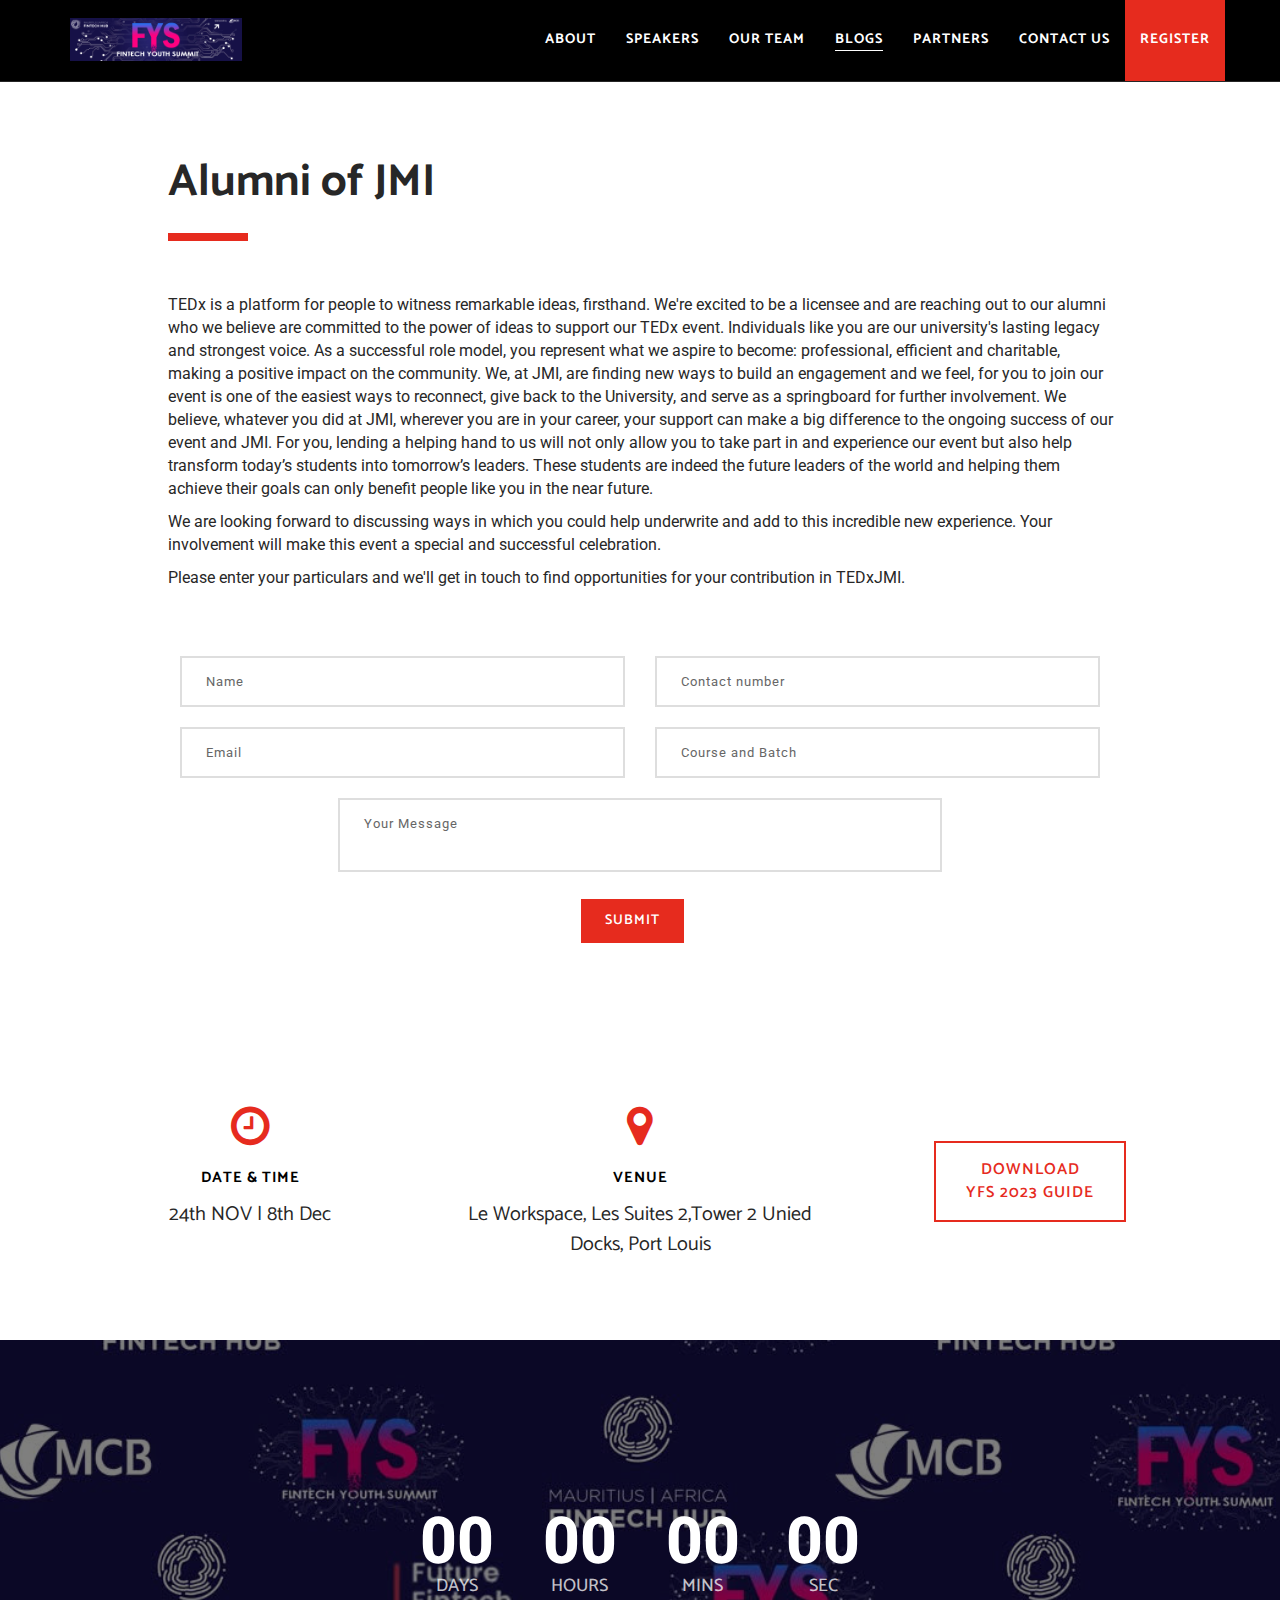
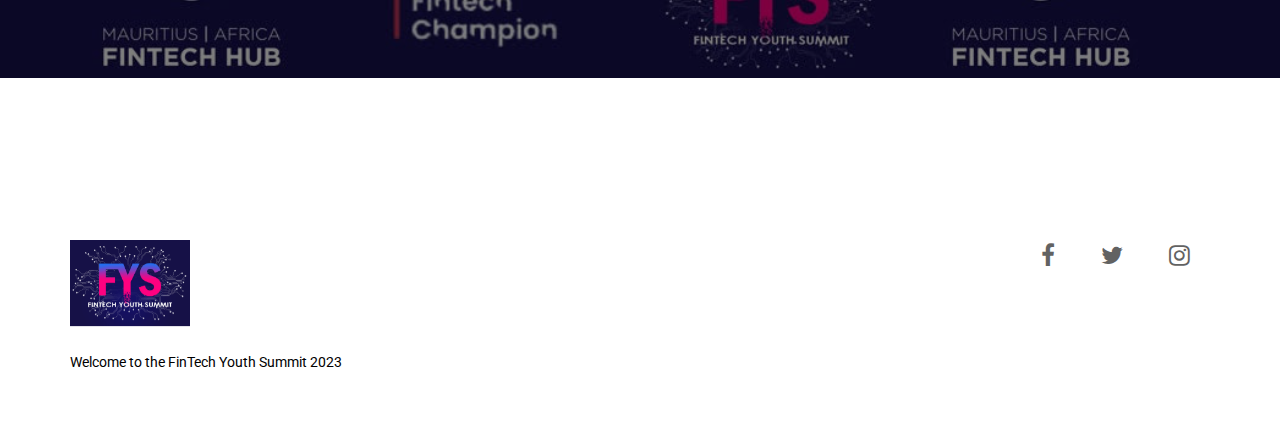
==== commit 87ccdf2b: "updates" ====
--- a/alumni/index.html
+++ b/alumni/index.html
@@ -22,7 +22,7 @@
   <meta http-equiv="X-UA-Compatible" content="IE=edge">
 
   <!-- Title, icon, description and keywords -->
-  <title>Alumni of JMI | TEDxJMI</title>
+  <title>Blogs | YFS</title>
   <link rel="shortcut icon" href="../res/images/favicon.ico">
   <meta name="description" content="Alumni of JMI. TEDxJMI, x = independently organised TED event. Igniting Minds. This October, at Jamia Millia Islamia.">
   <meta name="keywords" content="TEDx, JMI, Jamia Millia Islamia, New Delhi, event, talks">
@@ -81,8 +81,8 @@
           </button>
 
           <a class="navbar-brand font-family-alt letter-spacing-1 text-extra-large text-uppercase" href="/">
-            <img class="logo-navbar-dark" src="../res/images/logos/dark.png" alt=""/>
-            <img class="logo-navbar-white" src="../res/images/logos/light.png" alt=""/>
+            <img class="logo-navbar-dark" src="../res/images/logos/FYS banner Logo.jpg" alt=""/>
+            <img class="logo-navbar-white" src="../res/images/logos/FYS logo.jpg" alt=""/>
           </a>
         </div>
         <!-- //.navbar-header -->
@@ -92,8 +92,8 @@
             <li><a href="/" class="line-height-unset">About</a></li>
             <li><a href="/speakers/" class="line-height-unset">Speakers</a></li>
             <li><a href="/our-team/" class="line-height-unset">Our Team</a></li>
-            <li><a href="#page-top" class="page-scroll">Alumni</a></li>
-            <li><a href="/sponsors/" class="line-height-unset">Sponsors</a></li>
+            <li><a href="#page-top" class="page-scroll">Blogs</a></li>
+            <li><a href="/sponsors/" class="line-height-unset">Partners</a></li>
             <li><a href="/contact/" class="line-height-unset">Contact Us</a></li>
             <li class="bg-base-color">
               <a href="/register/" class="line-height-unset width-100">
@@ -208,8 +208,7 @@
             Date &amp; Time
           </span>
           <p class="margin-3 font-family-alt no-margin-bottom no-margin-rl title-small text-gray-dark-2">
-            October 16, 2017<br>
-            10 AM to 5 PM
+            24th NOV | 8th Dec
           </p>
         </div>
         <!-- //.col-sm-4 -->
@@ -220,15 +219,14 @@
             Venue
           </span>
           <p class="margin-3 font-family-alt no-margin-bottom no-margin-rl title-small text-gray-dark-2">
-            Dr. M. A. Ansari Auditorium,<br>
-            Jamia Millia Islamia
+            Le Workspace, Les Suites 2,Tower 2 Unied Docks, Port Louis
           </p>
         </div>
         <!-- //.col-sm-4 -->
 
         <div id="banner-registration" class="col-sm-4 xs-margin-8 xs-no-margin-bottom xs-no-margin-rl text-center">
           <a href="/res/insider_guide.pdf" class="btn btn-outline-base-color sm-btn-medium btn-large no-margin-rl">
-            <span>Download<br>insider guide</span>
+            <span>Download<br>YFS 2023 guide</span>
           </a>
         </div>
         <!-- //.col-sm-4 -->
@@ -286,11 +284,11 @@
       <div class="row">
         <div class="col-sm-4">
           <div class="footer-logo xs-text-center">
-            <img src="../res/images/logos/light.png" alt="">
+            <img src="../res/images/logos/FYS logo.jpg" alt="">
           </div>
           <!-- //.footer-logo -->
           <p class="disclaimer xs-text-center">
-            This independent TEDx event is operated under license from TED.
+            Welcome to the FinTech Youth Summit 2023 
           </p>
           <!-- //.disclaimer -->
         </div>
@@ -299,9 +297,9 @@
         <div class="col-sm-8">
           <div class="footer-social text-right">
             <ul class="list-inline list-unstyled no-margin xs-text-center xs-title-small title-medium">
-              <li><a href="https://www.facebook.com/tedxjmi/"><i class="fa fa-facebook"></i></a></li>
-              <li><a href="https://twitter.com/TEDx_JMI"><i class="fa fa-twitter"></i></a></li>
-              <li><a href="https://www.instagram.com/tedxjmi/"><i class="fa fa-instagram"></i></a></li>
+              <li><a href="https://www.facebook.com/"><i class="fa fa-facebook"></i></a></li>
+              <li><a href="https://twitter.com/"><i class="fa fa-twitter"></i></a></li>
+              <li><a href="https://www.instagram.com/"><i class="fa fa-instagram"></i></a></li>
             </ul>
           </div>
           <!-- //.footer-social -->
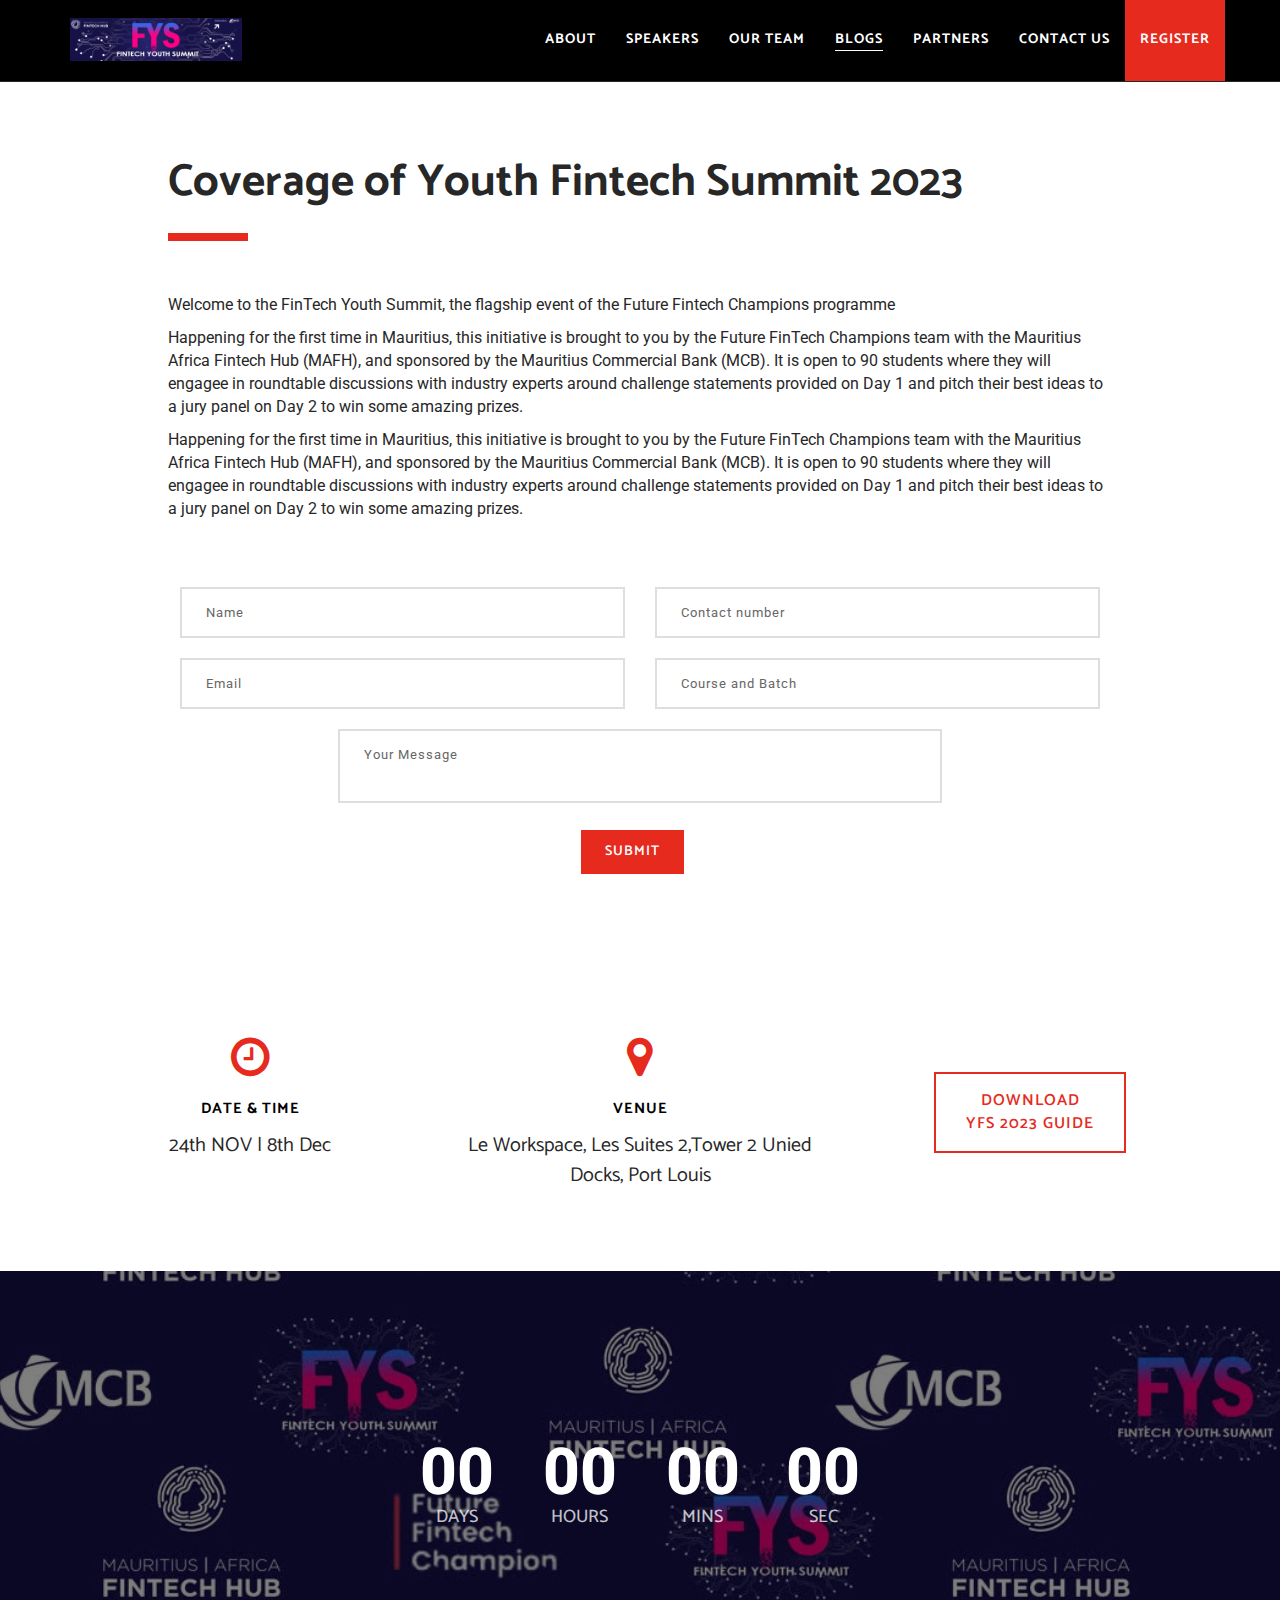
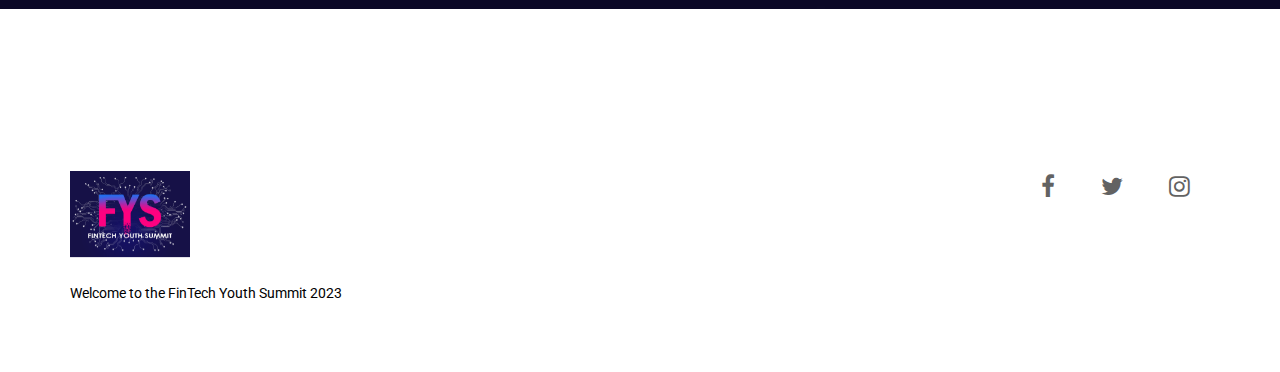
==== commit e8931780: "new updates" ====
--- a/alumni/index.html
+++ b/alumni/index.html
@@ -23,7 +23,7 @@
 
   <!-- Title, icon, description and keywords -->
   <title>Blogs | YFS</title>
-  <link rel="shortcut icon" href="../res/images/favicon.ico">
+  <link rel="shortcut icon" href="../res/images/FYS logo.jpg">
   <meta name="description" content="Alumni of JMI. TEDxJMI, x = independently organised TED event. Igniting Minds. This October, at Jamia Millia Islamia.">
   <meta name="keywords" content="TEDx, JMI, Jamia Millia Islamia, New Delhi, event, talks">
 
@@ -118,35 +118,17 @@
       <div class="row no-padding-rl">
         <div class="col-md-10 col-md-offset-1">
           <h2 class="font-family-alt font-weight-700 sm-title-large title-extra-large-2 text-gray-dark-2">
-            Alumni of JMI
+            Coverage of Youth Fintech Summit 2023
           </h2>
           <span class="bg-base-color xs-margin-6 xs-no-margin-rl margin-3 no-margin-rl separator-line-extra-thick-long"></span>
 
           <br>
           <div class="text-gray-dark-2">
-            <p>TEDx is a platform for people to witness remarkable ideas, firsthand.
-            We're excited to be a  licensee and are reaching out to our alumni who
-            we believe are committed to the power of ideas to support our TEDx event.
-            Individuals like you are our university's lasting legacy and strongest
-            voice. As a successful role model, you represent what we aspire to
-            become: professional, efficient and charitable, making a positive impact
-            on the community. We, at JMI, are finding new ways to build an engagement
-            and we feel, for you to join our event is one of the easiest ways to
-            reconnect, give back to the University, and serve as a springboard for
-            further involvement. We believe, whatever you did at JMI, wherever you
-            are in your career, your support can make a big difference to the ongoing
-            success of our event and JMI. For you, lending a helping hand to us
-            will not only allow you to take part in and experience our event but
-            also help transform today’s students into tomorrow’s leaders. These
-            students are indeed the future leaders of the world and helping them
-            achieve their goals can only benefit people like you in the near future.</p>
-
-            <p>We are looking forward to discussing ways in which you could help underwrite
-            and add to this incredible new experience. Your involvement will make
-            this event a special and successful celebration.</p>
-
-            <p>Please enter your particulars and we'll get in touch to find opportunities
-            for your contribution in TEDxJMI.</p>
+            <p>Welcome to the FinTech Youth Summit, the flagship event of the Future Fintech Champions programme</p>
+
+            <p>Happening for the first time in Mauritius, this initiative is brought to you by the Future FinTech Champions team with the Mauritius Africa Fintech Hub (MAFH), and sponsored by the Mauritius Commercial Bank (MCB). It is open to 90 students where they will engagee in roundtable discussions with industry experts around challenge statements provided on Day 1 and pitch their best ideas to a jury panel on Day 2 to win some amazing prizes.</p>
+
+            <p>Happening for the first time in Mauritius, this initiative is brought to you by the Future FinTech Champions team with the Mauritius Africa Fintech Hub (MAFH), and sponsored by the Mauritius Commercial Bank (MCB). It is open to 90 students where they will engagee in roundtable discussions with industry experts around challenge statements provided on Day 1 and pitch their best ideas to a jury panel on Day 2 to win some amazing prizes.</p>
           </div>
         </div>
         <!-- //.col-md-10 -->
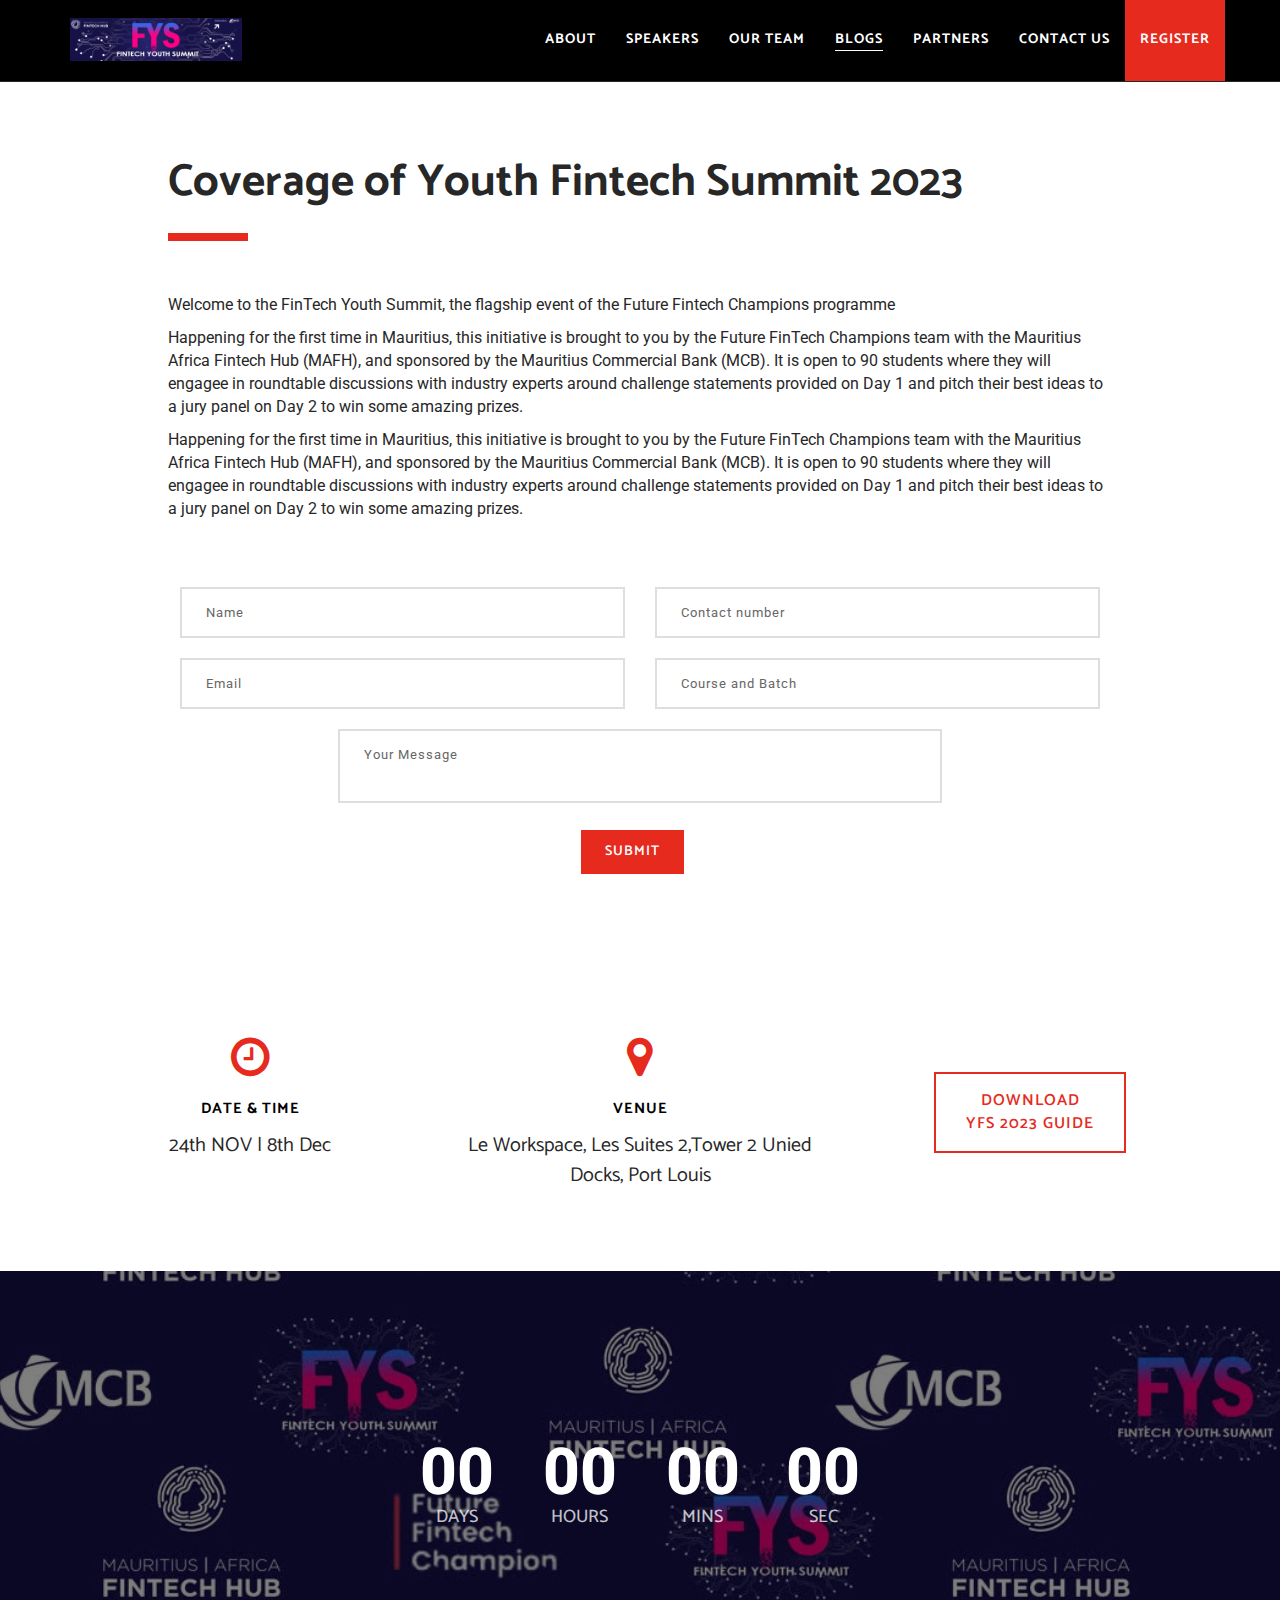
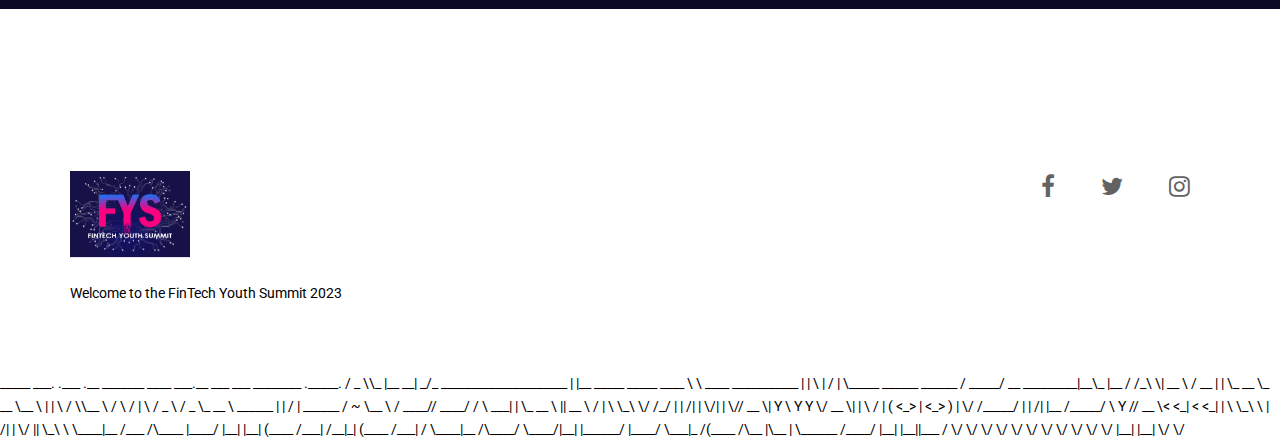
==== commit 27ad129a: "commits fys 23" ====
--- a/alumni/index.html
+++ b/alumni/index.html
@@ -1,11 +1,13 @@
 <!--
- _____ _____ ____          _ __  __ ___
-|_   _| ____|  _ \__  __  | |  \/  |_ _|
-  | | |  _| | | | \ \/ /  | | |\/| || |
-  | | | |___| |_| |>  < |_| | |  | || |
-  |_| |_____|____//_/\_\___/|_|  |_|___|
-
-Event website by Syed Faheel Ahmad (github.com/faheel)
+
+ _______                                             ._____.    
+ \      \   ____   ___________     ____  __ _________|__\_ |__  
+ /   |   \ /  _ \ /  _ \_  __ \   / ___\|  |  \_  __ \  || __ \ 
+/    |    (  <_> |  <_> )  | \/  / /_/  >  |  /|  | \/  || \_\ \
+\____|__  /\____/ \____/|__|     \___  /|____/ |__|  |__||___  /
+        \/                      /_____/                      \/ 
+
+Event website by Noor Gurib (github.com/Abdurrahman-gurib)
 -->
 
 <!DOCTYPE html>
@@ -332,3 +334,12 @@
 </body>
 
 </html>
+
+
+_____ ___.        .___                         .__                             _______                                 ____ ___.__              ___ ___                          ________             ._____.    
+/  _  \\_ |__    __| _/_ _____________________  |  |__   _____ _____    ____    \      \   ____   ___________          |    |   \  |            /   |   \_____    ______ ______  /  _____/ __ _________|__\_ |__  
+/  /_\  \| __ \  / __ |  |  \_  __ \_  __ \__  \ |  |  \ /     \\__  \  /    \   /   |   \ /  _ \ /  _ \_  __ \  ______ |    |   /  |    ______ /    ~    \__  \  / ____// ____/ /   \  ___|  |  \_  __ \  || __ \ 
+/    |    \ \_\ \/ /_/ |  |  /|  | \/|  | \// __ \|   Y  \  Y Y  \/ __ \|   |  \ /    |    (  <_> |  <_> )  | \/ /_____/ |    |  /|  |__ /_____/ \    Y    // __ \< <_|  < <_|  | \    \_\  \  |  /|  | \/  || \_\ \
+\____|__  /___  /\____ |____/ |__|   |__|  (____  /___|  /__|_|  (____  /___|  / \____|__  /\____/ \____/|__|            |______/ |____/          \___|_  /(____  /\__   |\__   |  \______  /____/ |__|  |__||___  /
+      \/    \/      \/                        \/     \/      \/     \/     \/          \/                                                             \/      \/    |__|   |__|         \/                     \/ 
+
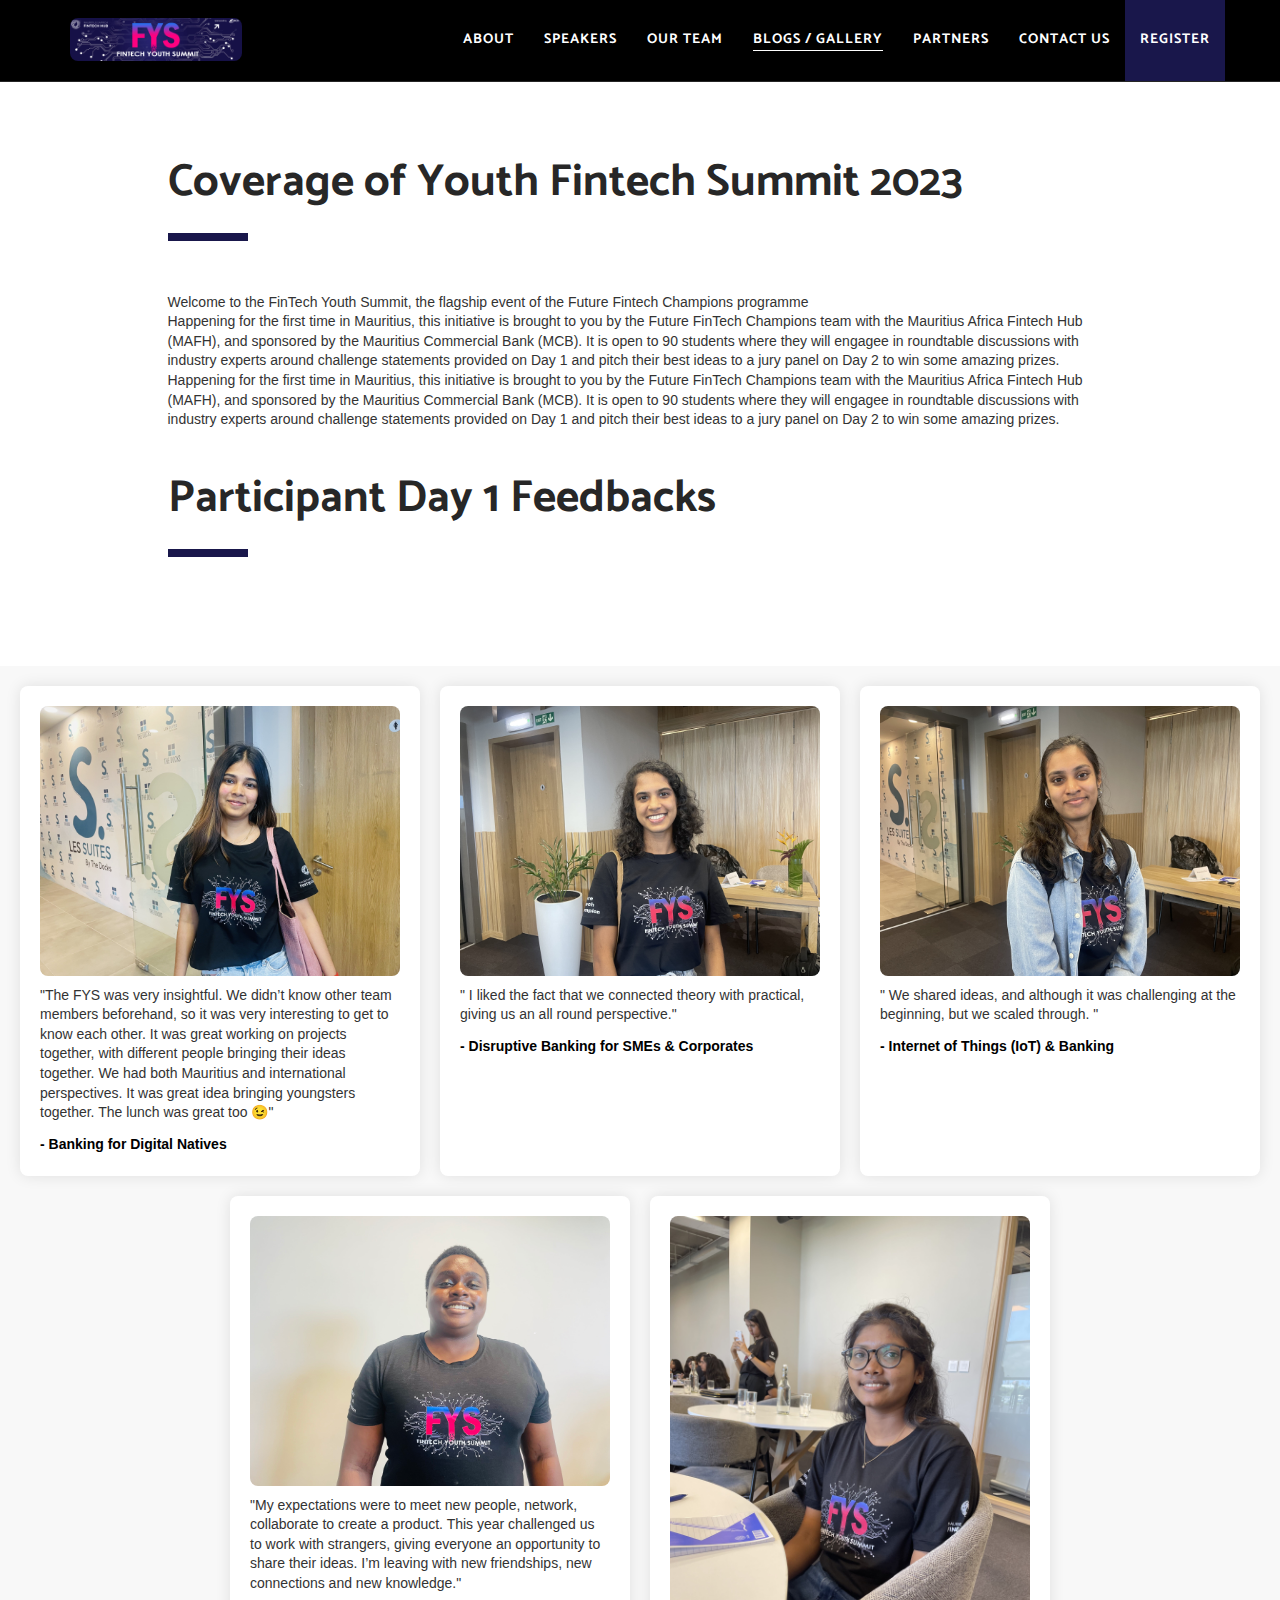
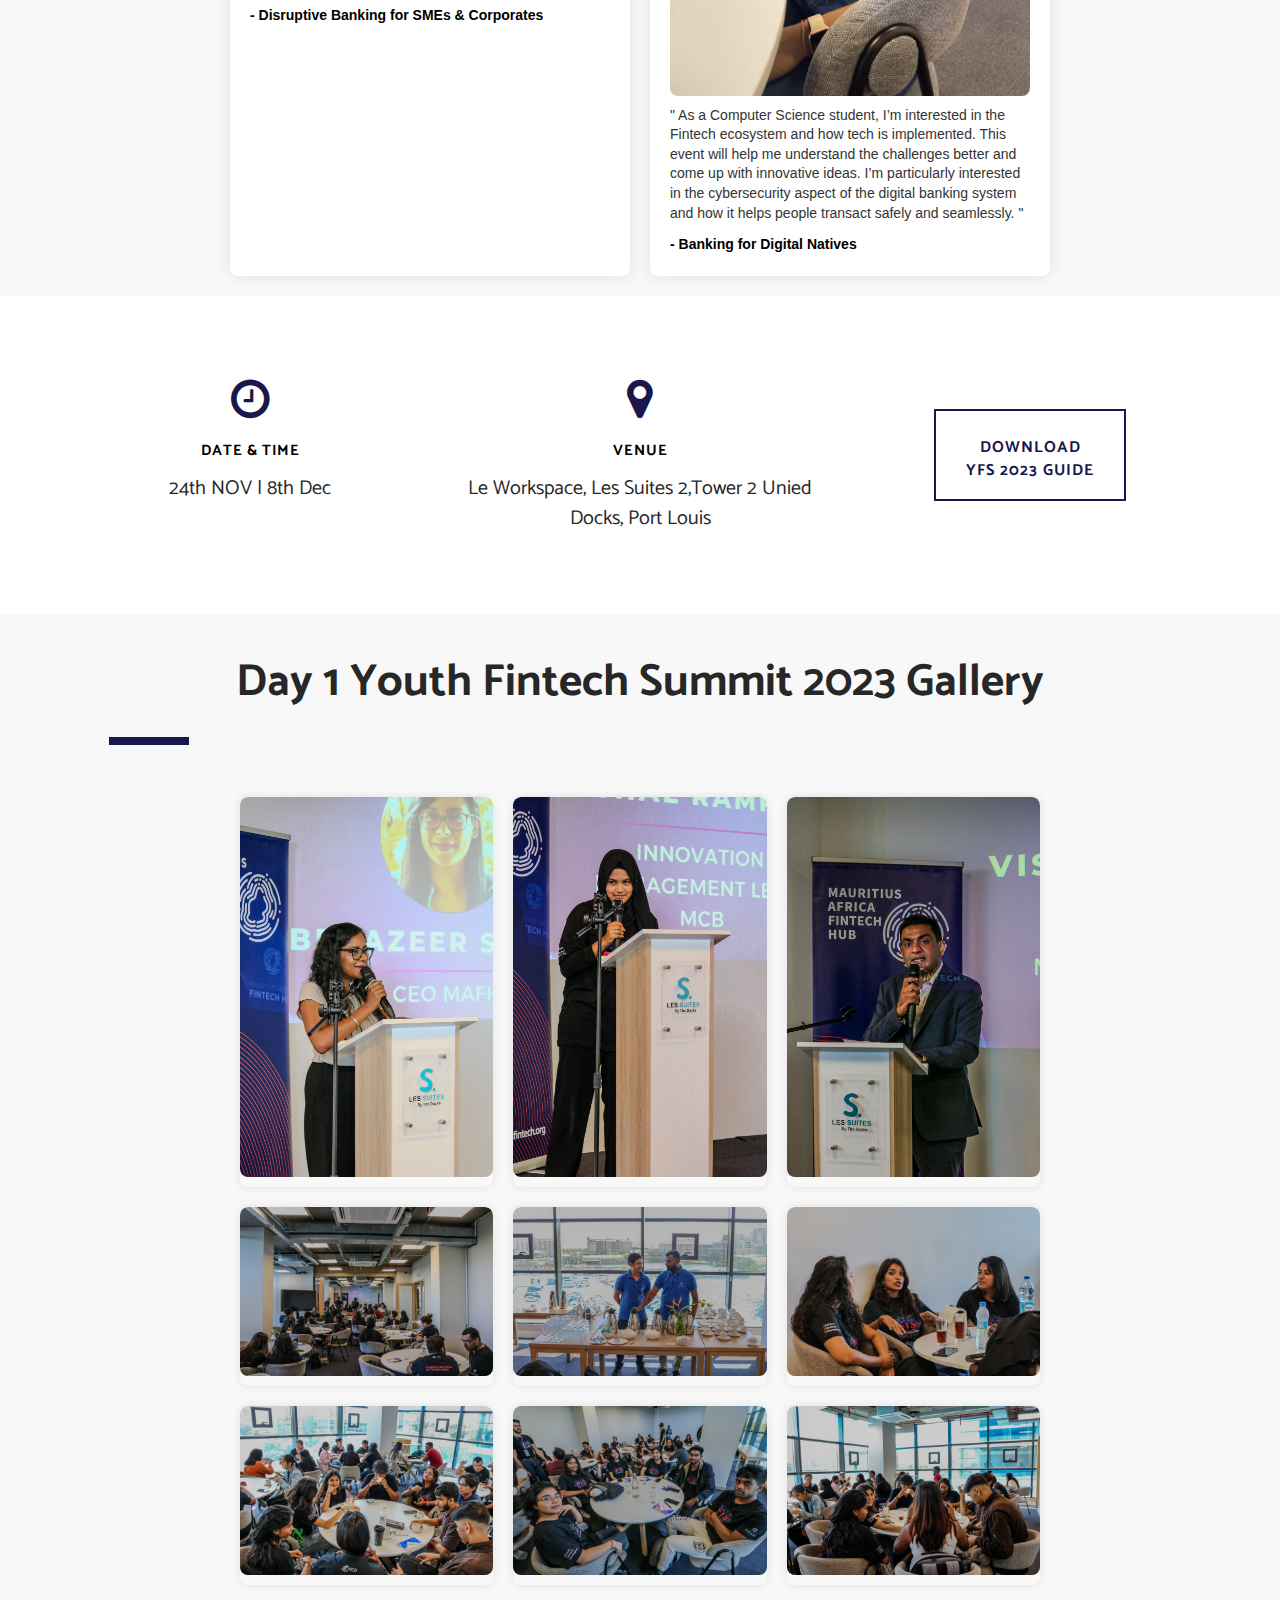
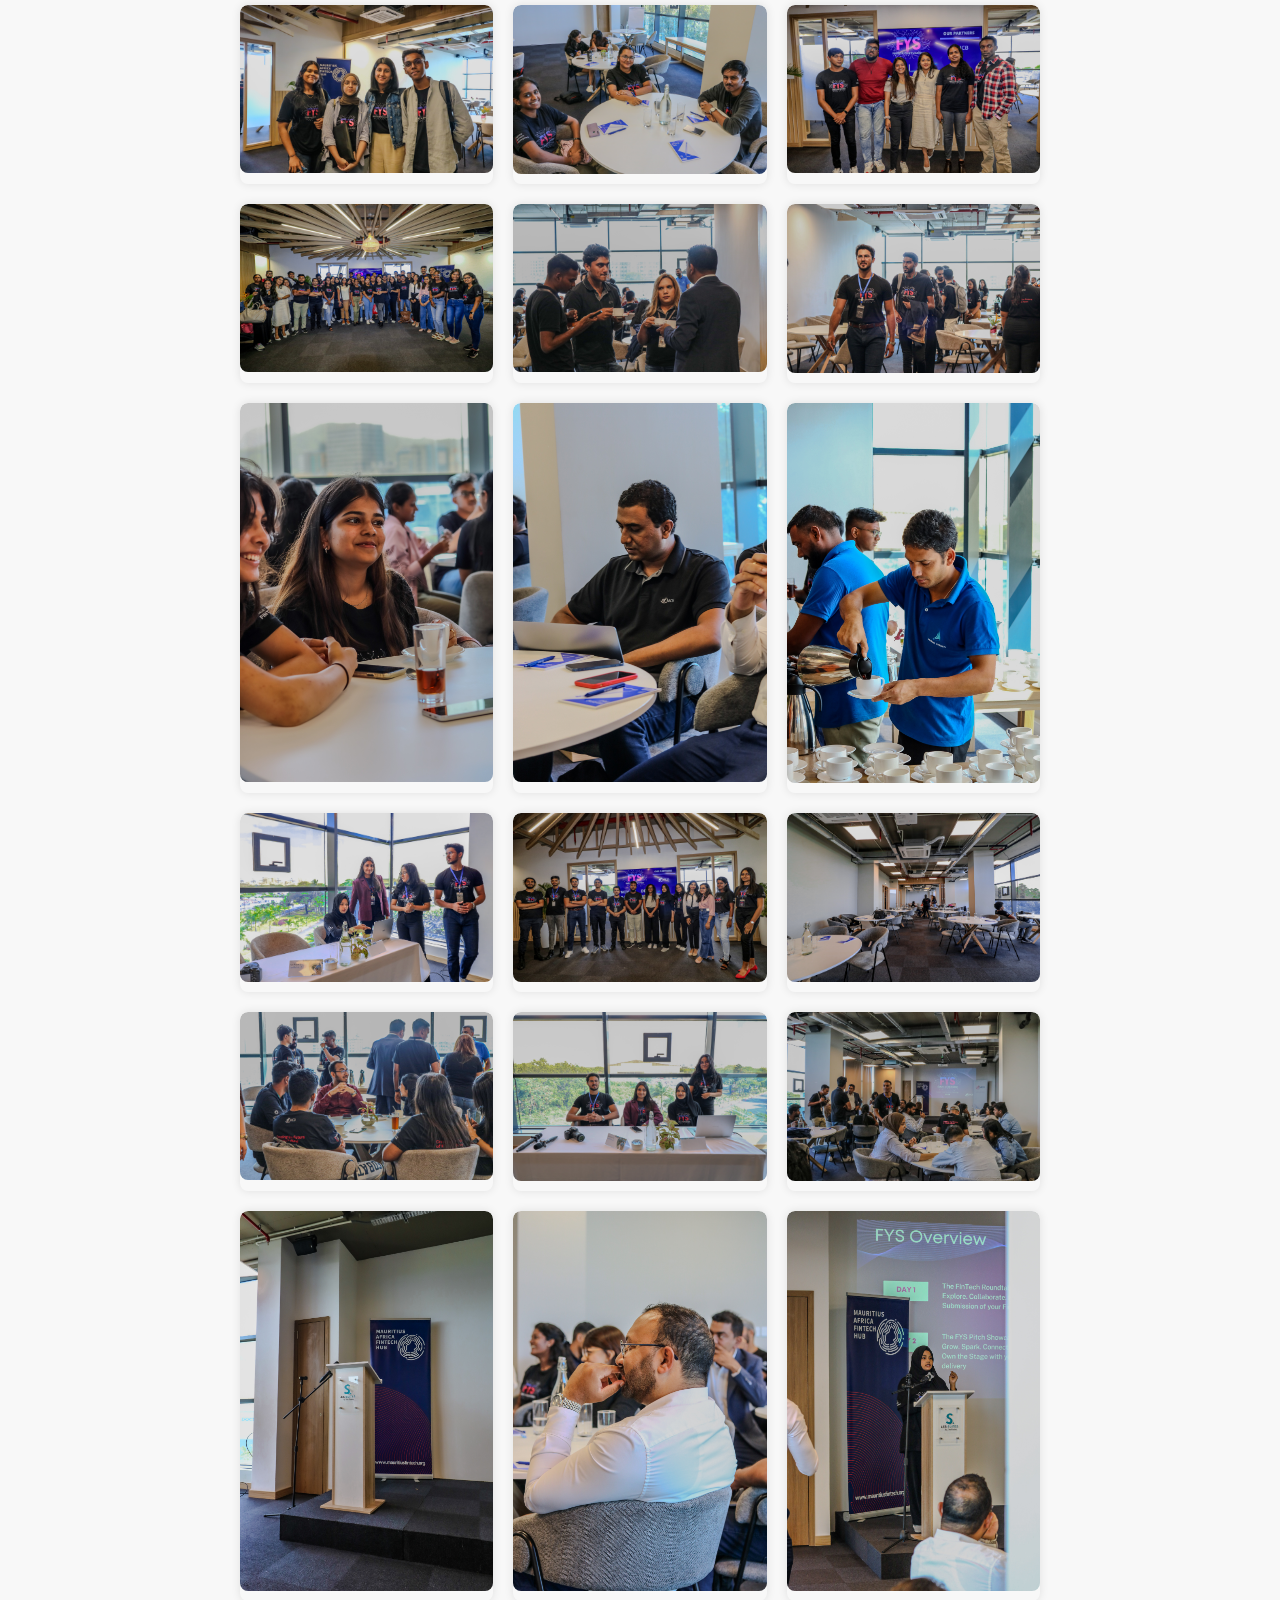
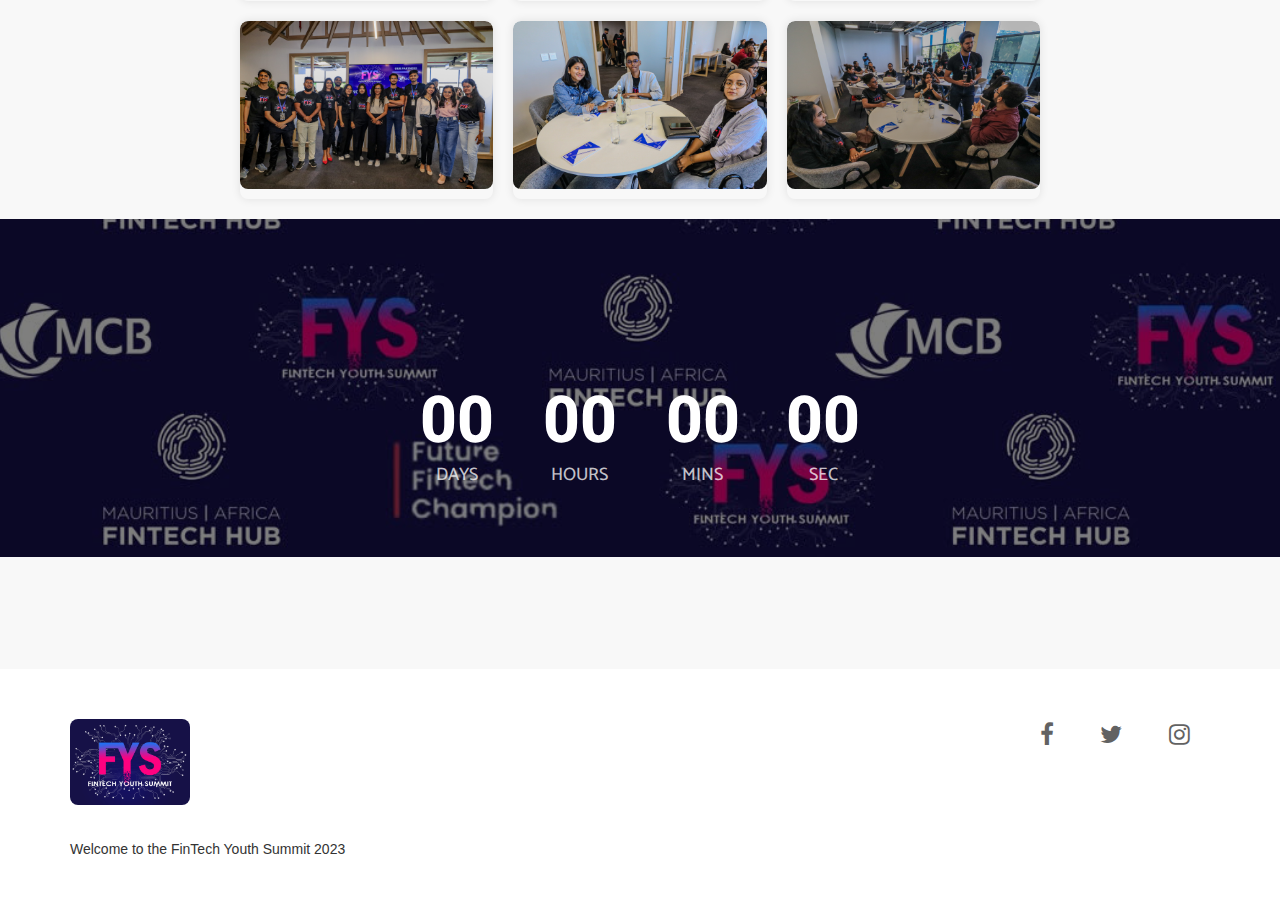
==== commit 9d10e291: "final updates before teams" ====
--- a/alumni/index.html
+++ b/alumni/index.html
@@ -94,7 +94,7 @@
             <li><a href="/" class="line-height-unset">About</a></li>
             <li><a href="/speakers/" class="line-height-unset">Speakers</a></li>
             <li><a href="/our-team/" class="line-height-unset">Our Team</a></li>
-            <li><a href="#page-top" class="page-scroll">Blogs</a></li>
+            <li><a href="#page-top" class="page-scroll">Blogs / Gallery</a></li>
             <li><a href="/sponsors/" class="line-height-unset">Partners</a></li>
             <li><a href="/contact/" class="line-height-unset">Contact Us</a></li>
             <li class="bg-base-color">
@@ -136,8 +136,17 @@
         <!-- //.col-md-10 -->
       </div>
       <!-- //.row -->
-
-      <div class="row margin-5 no-margin-rl no-margin-bottom">
+      <br>
+      <br>
+      <div class="row no-padding-rl">
+        <div class="col-md-10 col-md-offset-1">
+      <h2 class="font-family-alt font-weight-700 sm-title-large title-extra-large-2 text-gray-dark-2">
+        Participant Day 1 Feedbacks
+      </h2>
+      <span class="bg-base-color xs-margin-6 xs-no-margin-rl margin-3 no-margin-rl separator-line-extra-thick-long"></span>
+      
+      
+      <!-- <div class="row margin-5 no-margin-rl no-margin-bottom">
         <div class="col-md-10 col-md-offset-1">
 
           <form name="alumni" action="thank-you" method="post" netlify>
@@ -148,29 +157,29 @@
               </div>
               <!-- //.col-md-6 -->
 
-              <div class="col-sm-6">
+              <!-- <div class="col-sm-6">
                 <input type="text" placeholder="Contact number" name="phone" required>
                 <input type="text" placeholder="Course and Batch" name="course-and-batch" required>
               </div>
               <!-- //.col-md-6 -->
-            </div>
+            <!-- </div> -->
             <!-- //.row -->
 
-            <div class="row">
+            <!-- <div class="row">
               <div class="col-sm-8 col-sm-offset-2">
                 <textarea placeholder="Your Message" name="message" required></textarea>
               </div>
-              <!-- //.col-md-6 -->
-            </div>
+              //.col-md-6 -->
+            <!-- </div> -->
             <!-- //.row -->
-
+<!-- 
             <div class="row text-center">
               <button type="submit" class="btn btn-base-color btn-medium">
                 Submit
               </button>
-            </div>
+            </div> -->
             <!-- //.row -->
-          </form>
+          <!-- </form> --> 
         </div>
         <!-- //.col-md-10 -->
       </div>
@@ -179,8 +188,107 @@
     <!-- //.container -->
   </section>
   <!-- //Section - Alumni End -->
-
-
+<!-- Testimonials Section -->
+
+<style>
+  body {
+    font-family: Arial, sans-serif;
+    margin: 0;
+    padding: 0;
+    box-sizing: border-box;
+  }
+
+  .testimonial-blog {
+    display: flex;
+    flex-wrap: wrap;
+    justify-content: center;
+    gap: 20px;
+    padding: 20px;
+  }
+
+  .testimonial-card {
+    max-width: 400px;
+    background-color: #fff;
+    border-radius: 8px;
+    box-shadow: 0 0 15px rgba(0, 0, 0, 0.1);
+    padding: 20px;
+    text-align: center;
+    transition: transform 0.3s ease-in-out;
+  }
+
+  .testimonial-card:hover {
+    transform: scale(1.05);
+  }
+
+  img {
+    max-width: 100%;
+    border-radius: 8px;
+    margin-bottom: 10px;
+  }
+
+  .feedback-text {
+    text-align: left;
+  }
+
+  p {
+    font-size: 14px;
+    line-height: 1.4;
+  }
+
+  span {
+    display: block;
+    margin-top: 10px;
+    font-weight: bold;
+  }
+</style>
+</head>
+<body>
+
+<div class="testimonial-blog">
+<!-- Testimonial 1 -->
+<div class="testimonial-card">
+  <img src="../res/images/speakers/Reeya.jpg" alt="Testimonial Image">
+  <div class="feedback-text">
+    <p>"The FYS was very insightful. We didn’t know other team members beforehand, so it was very interesting to get to know each other. It was great working on projects together, with different people bringing their ideas together. We had both Mauritius and international perspectives. It was great idea bringing youngsters together. The lunch was great too 😉"</p>
+    <span>- Banking for Digital Natives</span>
+  </div>
+</div>
+
+<!-- Testimonial 2 -->
+<div class="testimonial-card">
+  <img src="../res/images/speakers/Dhaneesha.jpg" alt="Testimonial Image">
+  <div class="feedback-text">
+    <p>" I liked the fact that we connected theory with practical, giving us an all round perspective."</p>
+    <span>- Disruptive Banking for SMEs & Corporates</span>
+  </div>
+</div>
+
+<div class="testimonial-card">
+  <img src="../res/images/speakers/Medha.jpg" alt="Testimonial Image">
+  <div class="feedback-text">
+    <p>" We shared ideas, and although it was challenging at the beginning, but we scaled through. "</p>
+    <span>- Internet of Things (IoT) & Banking</span>
+  </div>
+</div>
+
+<div class="testimonial-card">
+  <img src="../res/images/speakers/Reggie.jpg" alt="Testimonial Image">
+  <div class="feedback-text">
+    <p>"My expectations were to meet new people, network, collaborate to create a product. This year challenged us to work with strangers, giving everyone an opportunity to share their ideas. I’m leaving with new friendships, new connections and new knowledge."</p>
+    <span>- Disruptive Banking for SMEs & Corporates</span>
+  </div>
+</div>
+
+<!-- Testimonial 3 -->
+<div class="testimonial-card">
+  <img src="../res/images/speakers/Shakshee.jpg" alt="Testimonial Image">
+  <div class="feedback-text">
+    <p>" As a Computer Science student, I’m interested in the Fintech ecosystem and how tech is implemented. This event will help me understand the challenges better and come up with innovative ideas. I’m particularly interested in the cybersecurity aspect of the digital banking system and how it helps people transact safely and seamlessly.
+      "</p>
+    <span>- Banking for Digital Natives </span>
+  </div>
+</div>
+</div>
 
   <!-- Section - Event banner start -->
   <section id="event-banner" class="bg-white pull-up">
@@ -209,19 +317,207 @@
         <!-- //.col-sm-4 -->
 
         <div id="banner-registration" class="col-sm-4 xs-margin-8 xs-no-margin-bottom xs-no-margin-rl text-center">
-          <a href="/res/insider_guide.pdf" class="btn btn-outline-base-color sm-btn-medium btn-large no-margin-rl">
+          <a href="../res/images/Fintech Youth Summit Challenge Handbook 2023.pdf" class="btn btn-outline-base-color sm-btn-medium btn-large no-margin-rl">
             <span>Download<br>YFS 2023 guide</span>
           </a>
         </div>
+        
         <!-- //.col-sm-4 -->
       </div>
       <!-- //.row -->
     </div>
   </section>
-  <!-- //Section - Event banner end -->
-
-
-
+
+  <!-- //Gallery coverage -->
+
+  <br>
+<br>
+<div class="row no-padding-rl">
+  <div class="col-md-10 col-md-offset-1 mx-auto text-center">
+    <h2 class="font-family-alt font-weight-700 sm-title-large title-extra-large-2 text-gray-dark-2">
+      Day 1 Youth Fintech Summit 2023 Gallery
+    </h2>
+    <span class="bg-base-color xs-margin-6 xs-no-margin-rl margin-3 no-margin-rl separator-line-extra-thick-long"></span>
+  </div>
+</div>
+
+<!-- /Gallery coverage photo -->
+<style>
+  body {
+    font-family: Arial, sans-serif;
+    background-color: #f8f8f8;
+    margin: 0;
+    padding: 0;
+    box-sizing: border-box;
+  }
+
+  .gallery {
+    display: grid;
+    grid-template-columns: repeat(3, 1fr);
+    gap: 20px;
+    max-width: 800px;
+    margin: 20px auto;
+  }
+
+  .blog-post {
+    overflow: hidden;
+    border-radius: 8px;
+    box-shadow: 0 0 10px rgba(0, 0, 0, 0.1);
+    transition: transform 0.3s;
+  }
+
+  .blog-post:hover {
+    transform: scale(1.1);
+  }
+
+  .blog-post img {
+    max-width: 100%;
+    height: auto;
+    border-radius: 8px;
+  }
+
+  .blog-content {
+    padding: 15px;
+    background-color: #fff;
+    border-radius: 0 0 8px 8px;
+  }
+
+  h2, p {
+    margin: 0;
+    color: #333;
+  }
+</style>
+</head>
+<body>
+
+<div class="gallery">
+<div class="blog-post">
+  <img src="../res/images/speakers/gd1/7.jpg" alt="Blog Image 1">
+</div>
+
+<div class="blog-post">
+  <img src="../res/images/speakers/gd1/10.jpg" alt="Blog Image 2">
+</div>
+
+<div class="blog-post">
+  <img src="../res/images/speakers/gd1/3.jpg" alt="Blog Image 3">
+</div>
+
+<div class="blog-post">
+  <img src="../res/images/speakers/gd1/4.jpg" alt="Blog Image 3">
+</div>
+
+<div class="blog-post">
+  <img src="../res/images/speakers/gd1/5.jpg" alt="Blog Image 3">
+</div>
+
+<div class="blog-post">
+  <img src="../res/images/speakers/gd1/6.jpg" alt="Blog Image 3">
+</div>
+
+<div class="blog-post">
+  <img src="../res/images/speakers/gd1/1.jpg" alt="Blog Image 3">
+</div>
+
+<div class="blog-post">
+  <img src="../res/images/speakers/gd1/8.jpg" alt="Blog Image 3">
+</div>
+
+<div class="blog-post">
+  <img src="../res/images/speakers/gd1/9.jpg" alt="Blog Image 3">
+</div>
+
+<div class="blog-post">
+  <img src="../res/images/speakers/gd1/16.jpg" alt="Blog Image 3">
+</div>
+
+<div class="blog-post">
+  <img src="../res/images/speakers/gd1/11.jpg" alt="Blog Image 3">
+</div>
+
+<div class="blog-post">
+  <img src="../res/images/speakers/gd1/18.jpg" alt="Blog Image 3">
+</div>
+
+<div class="blog-post">
+  <img src="../res/images/speakers/gd1/13.jpg" alt="Blog Image 3">
+</div>
+
+<div class="blog-post">
+  <img src="../res/images/speakers/gd1/14.jpg" alt="Blog Image 3">
+</div>
+
+<div class="blog-post">
+  <img src="../res/images/speakers/gd1/15.jpg" alt="Blog Image 3">
+</div>
+
+
+<div class="blog-post">
+  <img src="../res/images/speakers/gd1/2.jpg" alt="Blog Image 3">
+</div>
+
+<div class="blog-post">
+  <img src="../res/images/speakers/gd1/17.jpg" alt="Blog Image 3">
+</div>
+
+<div class="blog-post">
+  <img src="../res/images/speakers/gd1/12.jpg" alt="Blog Image 3">
+</div>
+
+<div class="blog-post">
+  <img src="../res/images/speakers/gd1/19.jpg" alt="Blog Image 3">
+</div>
+
+<div class="blog-post">
+  <img src="../res/images/speakers/gd1/20.jpg" alt="Blog Image 3">
+</div>
+
+<div class="blog-post">
+  <img src="../res/images/speakers/gd1/21.jpg" alt="Blog Image 3">
+</div>
+
+<div class="blog-post">
+  <img src="../res/images/speakers/gd1/22.jpg" alt="Blog Image 3">
+</div>
+
+<div class="blog-post">
+  <img src="../res/images/speakers/gd1/23.jpg" alt="Blog Image 3">
+</div>
+
+<div class="blog-post">
+  <img src="../res/images/speakers/gd1/25.jpg" alt="Blog Image 3">
+</div>
+
+<div class="blog-post">
+  <img src="../res/images/speakers/gd1/24.jpg" alt="Blog Image 3">
+</div>
+
+
+<div class="blog-post">
+  <img src="../res/images/speakers/gd1/26.jpg" alt="Blog Image 3">
+</div>
+
+<div class="blog-post">
+  <img src="../res/images/speakers/gd1/27.jpg" alt="Blog Image 3">
+</div>
+
+<div class="blog-post">
+  <img src="../res/images/speakers/gd1/28.jpg" alt="Blog Image 3">
+</div>
+
+<div class="blog-post">
+  <img src="../res/images/speakers/gd1/29.jpg" alt="Blog Image 3">
+</div>
+
+<div class="blog-post">
+  <img src="../res/images/speakers/gd1/30.jpg" alt="Blog Image 3">
+</div>
+
+</div>
+
+<!-- Add more blog posts as needed -->
+
+</body>
   <!-- Section - Parallax banner start -->
   <section id="home-bg-parallax" class="height-50 no-padding overflow-hidden width-100">
     <!-- BG Parallax -->
@@ -335,11 +631,3 @@
 
 </html>
 
-
-_____ ___.        .___                         .__                             _______                                 ____ ___.__              ___ ___                          ________             ._____.    
-/  _  \\_ |__    __| _/_ _____________________  |  |__   _____ _____    ____    \      \   ____   ___________          |    |   \  |            /   |   \_____    ______ ______  /  _____/ __ _________|__\_ |__  
-/  /_\  \| __ \  / __ |  |  \_  __ \_  __ \__  \ |  |  \ /     \\__  \  /    \   /   |   \ /  _ \ /  _ \_  __ \  ______ |    |   /  |    ______ /    ~    \__  \  / ____// ____/ /   \  ___|  |  \_  __ \  || __ \ 
-/    |    \ \_\ \/ /_/ |  |  /|  | \/|  | \// __ \|   Y  \  Y Y  \/ __ \|   |  \ /    |    (  <_> |  <_> )  | \/ /_____/ |    |  /|  |__ /_____/ \    Y    // __ \< <_|  < <_|  | \    \_\  \  |  /|  | \/  || \_\ \
-\____|__  /___  /\____ |____/ |__|   |__|  (____  /___|  /__|_|  (____  /___|  / \____|__  /\____/ \____/|__|            |______/ |____/          \___|_  /(____  /\__   |\__   |  \______  /____/ |__|  |__||___  /
-      \/    \/      \/                        \/     \/      \/     \/     \/          \/                                                             \/      \/    |__|   |__|         \/                     \/ 
-
--- a/res/css/color_red.css
+++ b/res/css/color_red.css
@@ -3,16 +3,16 @@
 */
 
 .title-underline-base-color {
-    border-color: #e62b1e;
+    border-color: #19174b;
 }
 .title-underline-thick-base-color {
-    border-color: #e62b1e;
+    border-color: #19174b;
 }
 .title-sideline-base-color:before {
-    background-color: #e62b1e;
+    background-color: #19174b;
 }
 .title-strikethrough-base-color:before {
-    background-color: #e62b1e;
+    background-color: #19174b;
 }
 
 
@@ -21,7 +21,7 @@
 */
 
 .text-base-color {
-    color: #e62b1e !important;
+    color: #19174b !important;
 }
 
 
@@ -31,7 +31,7 @@
 
 .text-hover-base-color:hover,
 .text-hover-base-color:focus {
-    color: #e62b1e !important;
+    color: #19174b !important;
 }
 
 
@@ -40,7 +40,7 @@
 */
 
 .bg-base-color {
-    background-color: #e62b1e !important;
+    background-color: #19174b; !important;
 }
 
 
@@ -49,7 +49,7 @@
 */
 
 .bg-hover-base-color:hover {
-    background-color: #e62b1e !important;
+    background-color: #19174b !important;
 }
 
 
@@ -58,7 +58,7 @@
 */
 
 .border-base-color {
-    border-color: #e62b1e !important;
+    border-color: #19174b !important;
 }
 
 
@@ -67,23 +67,23 @@
 */
 
 .btn.btn-base-color {
-    background-color: #e62b1e;
+    background-color: #19174b;
 }
 .btn.btn-base-color.btn-hover-transparent:hover {
-    border-color: #e62b1e;
-    color: #e62b1e;
+    border-color: #19174b;
+    color: #19174b;
 }
 .btn.btn-outline-base-color {
-    border-color: #e62b1e;
-    color: #e62b1e;
+    border-color: #19174b;
+    color: #19174b;
 }
 .btn.btn-outline-base-color:hover,
 .btn.btn-outline-base-color:focus {
-    background-color: #e62b1e;
+    background-color: #19174b;
 }
 .btn.btn-outline-base-color.btn-hover-transparent:hover,
 .btn.btn-outline-base-color.btn-hover-transparent:focus {
-    color: #e62b1e;
+    color: #19174b;
 }
 
 
@@ -92,7 +92,7 @@
 */
 
 .pace .pace-progress {
-    background-color: #e62b1e;
+    background-color: #19174b;
 }
 
 
@@ -103,7 +103,7 @@
 .nav-tabs > li.active > a,
 .nav-tabs > li.active > a:hover,
 .nav-tabs > li.active > a:focus {
-    background-color: #e62b1e !important;
+    background-color: #19174b !important;
 }
 
 
@@ -114,7 +114,7 @@
 .nav.nav-pills.nav-stacked > li.active > a,
 .nav.nav-pills.nav-stacked > li.active > a:hover,
 .nav.nav-pills.nav-stacked > li.active > a:focus {
-    background-color: #e62b1e;
+    background-color: #19174b;
     color: #ffffff;
 }
 
@@ -124,7 +124,7 @@
 */
 
 .panel-group .panel.active .panel-heading {
-    background-color: #e62b1e;
+    background-color: #19174b;
 }
 
 
@@ -133,7 +133,7 @@
 */
 
 .countdown .clock-item {
-    background-color: #e62b1e;
+    background-color: #19174b;
 }
 
 
@@ -142,7 +142,7 @@
 */
 
 .pricing ul > li.check-mark:before {
-    background-color: #e62b1e;
+    background-color: #19174b;
 }
 
 
@@ -151,6 +151,6 @@
 */
 
 .timeline-item.highlight:before {
-    background-color: #e62b1e;
-    border: #e62b1e;
+    background-color: #19174b;
+    border: #19174b;
 }
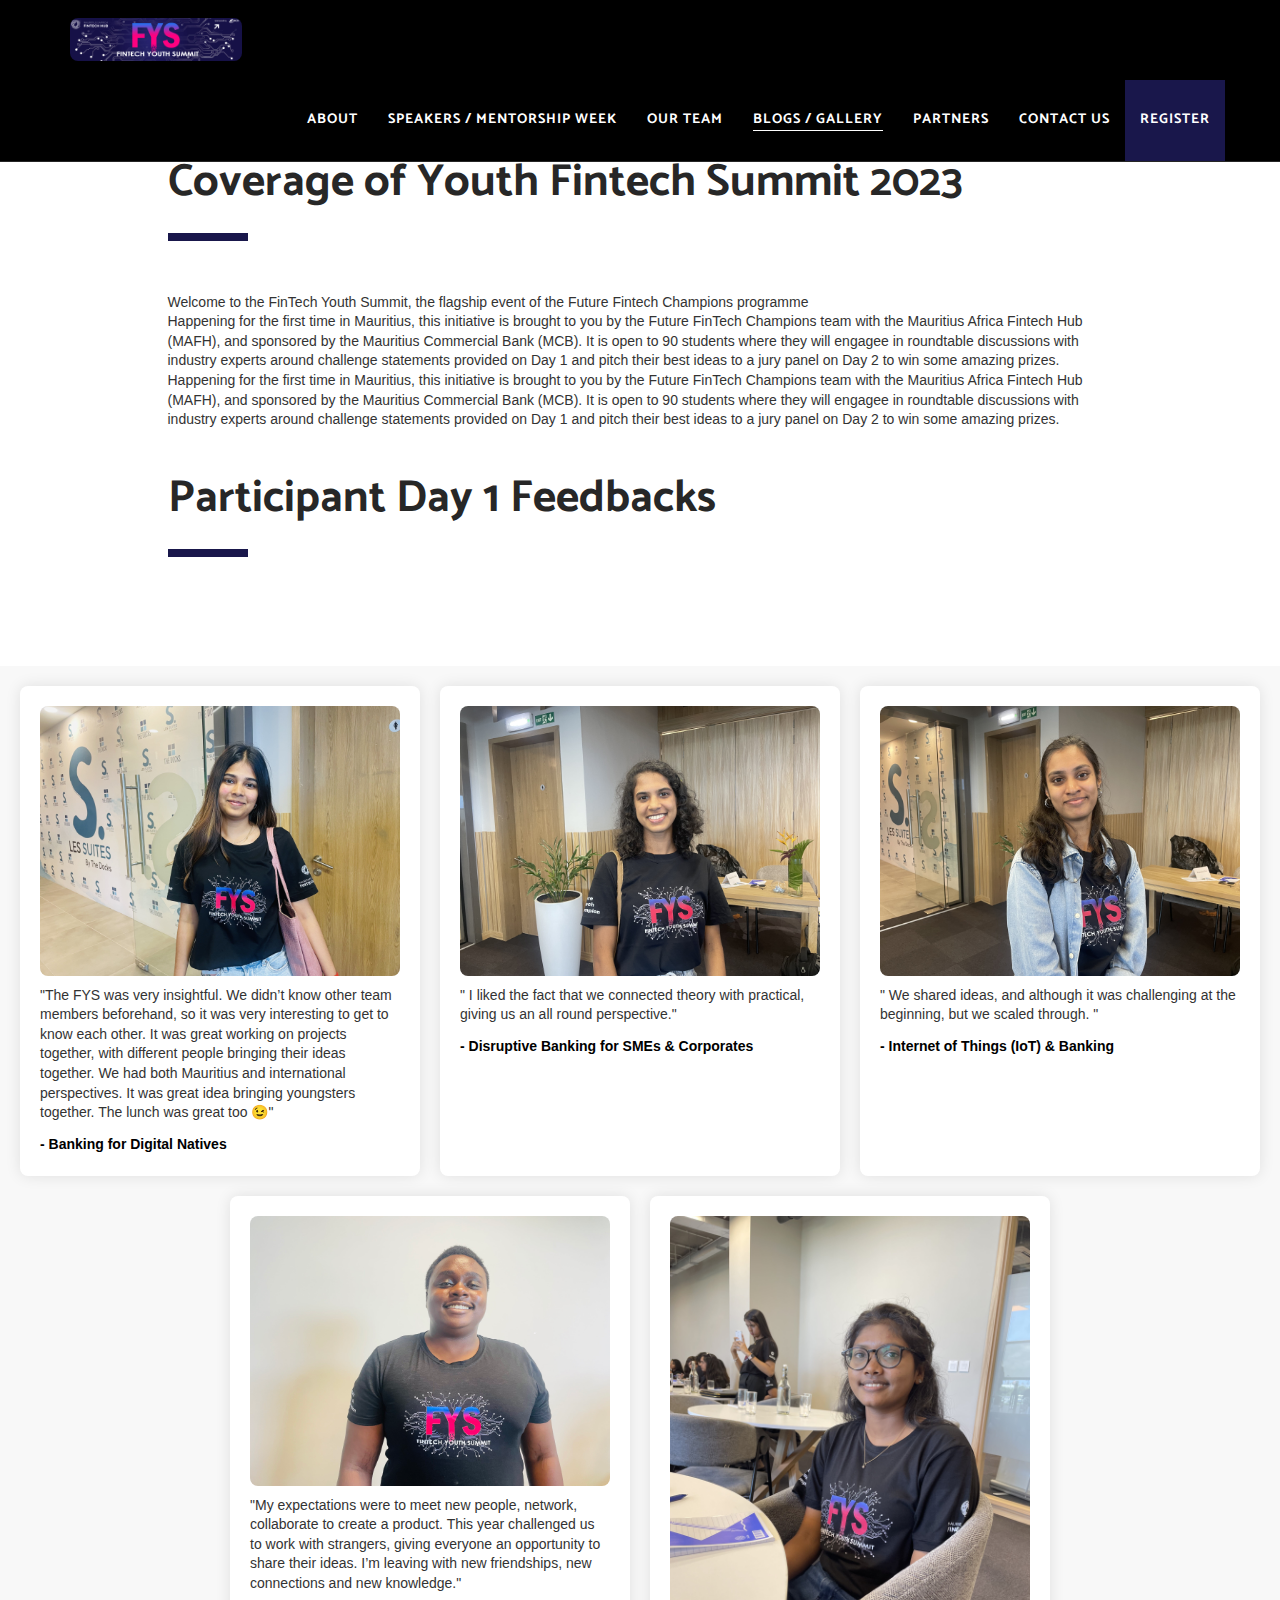
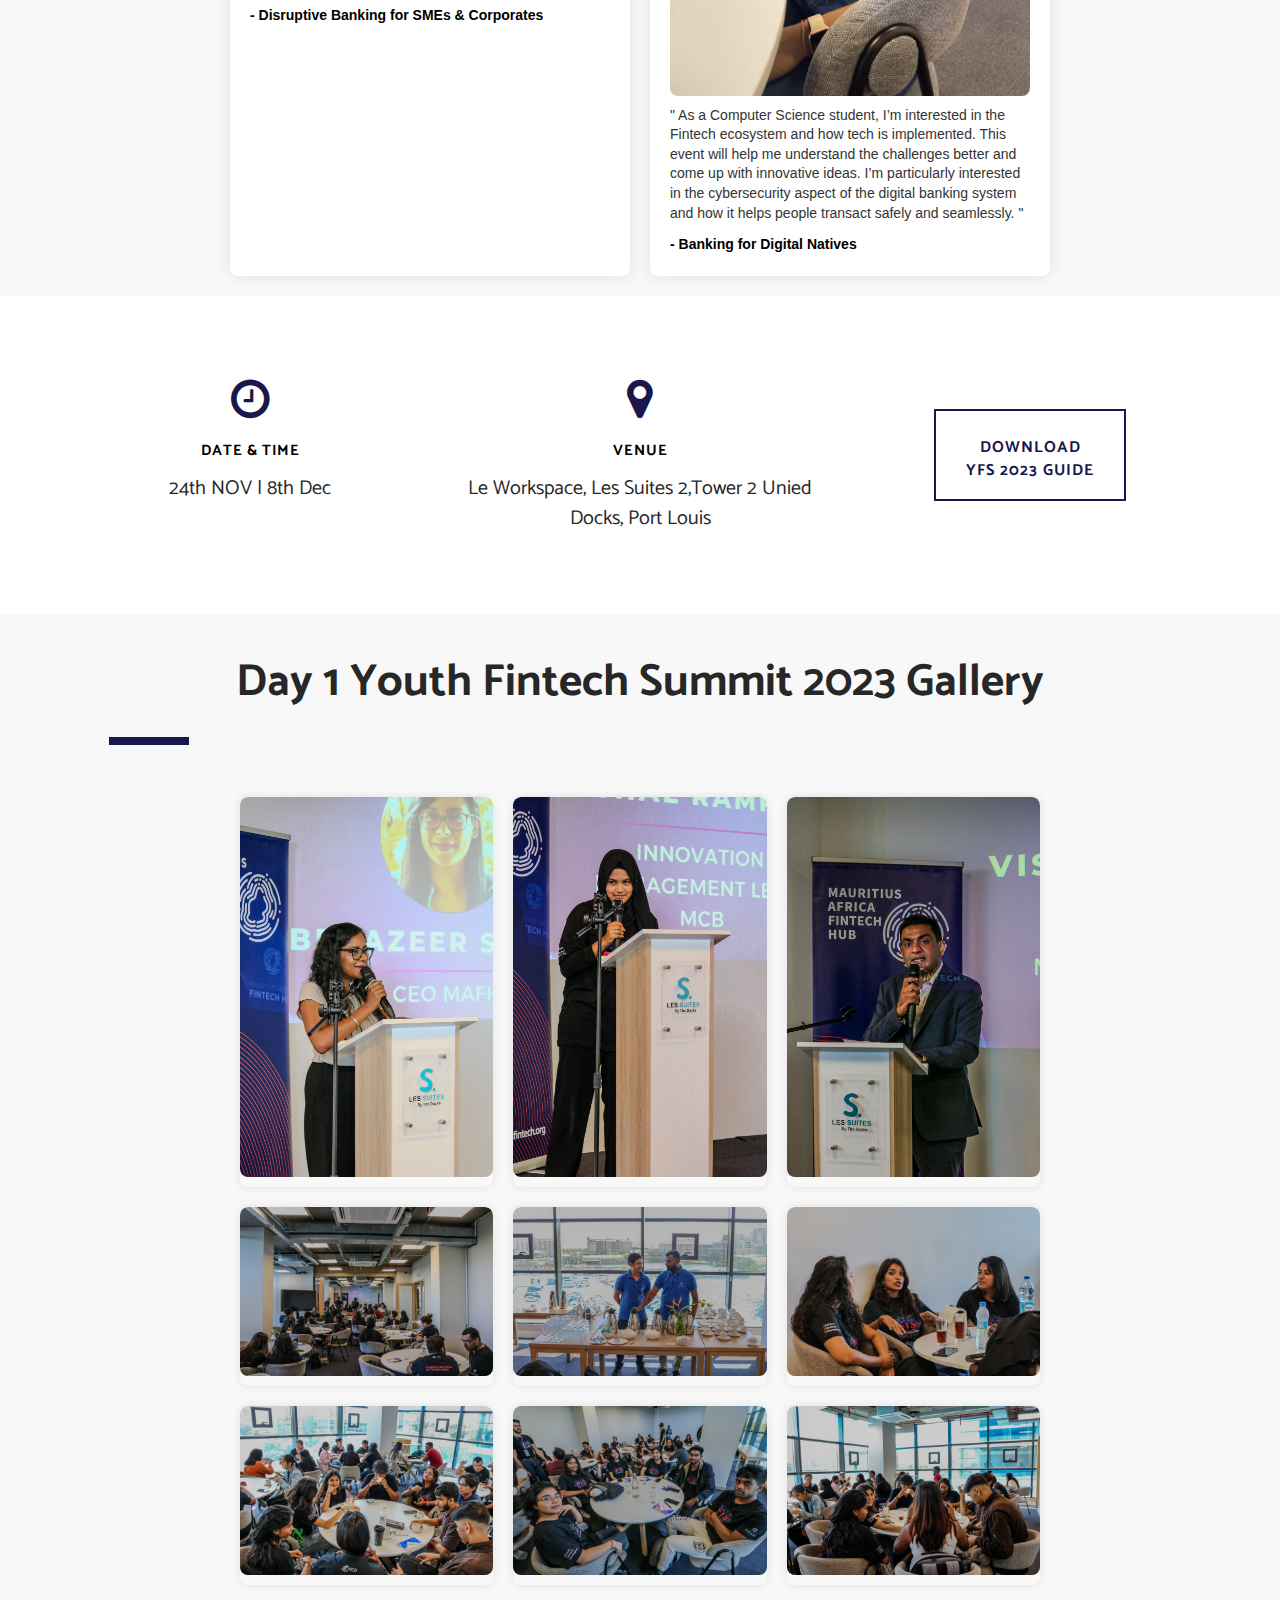
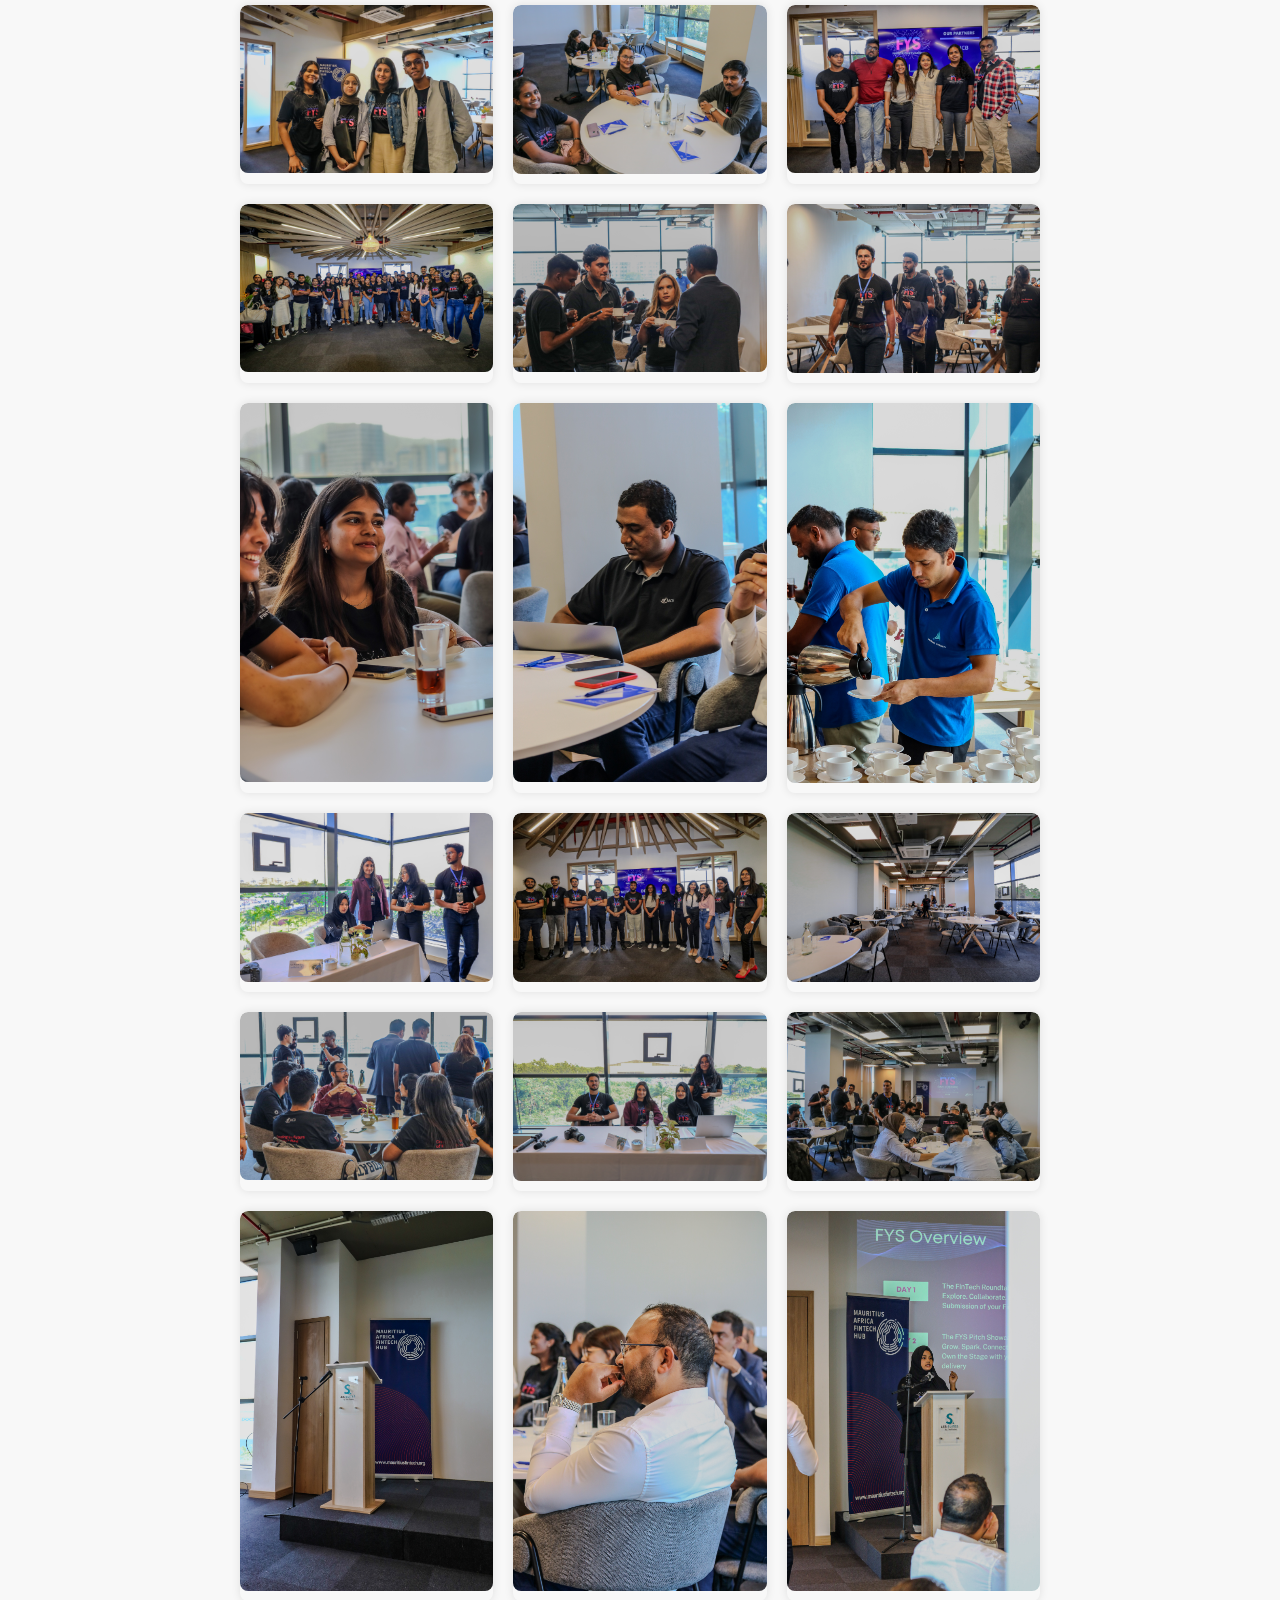
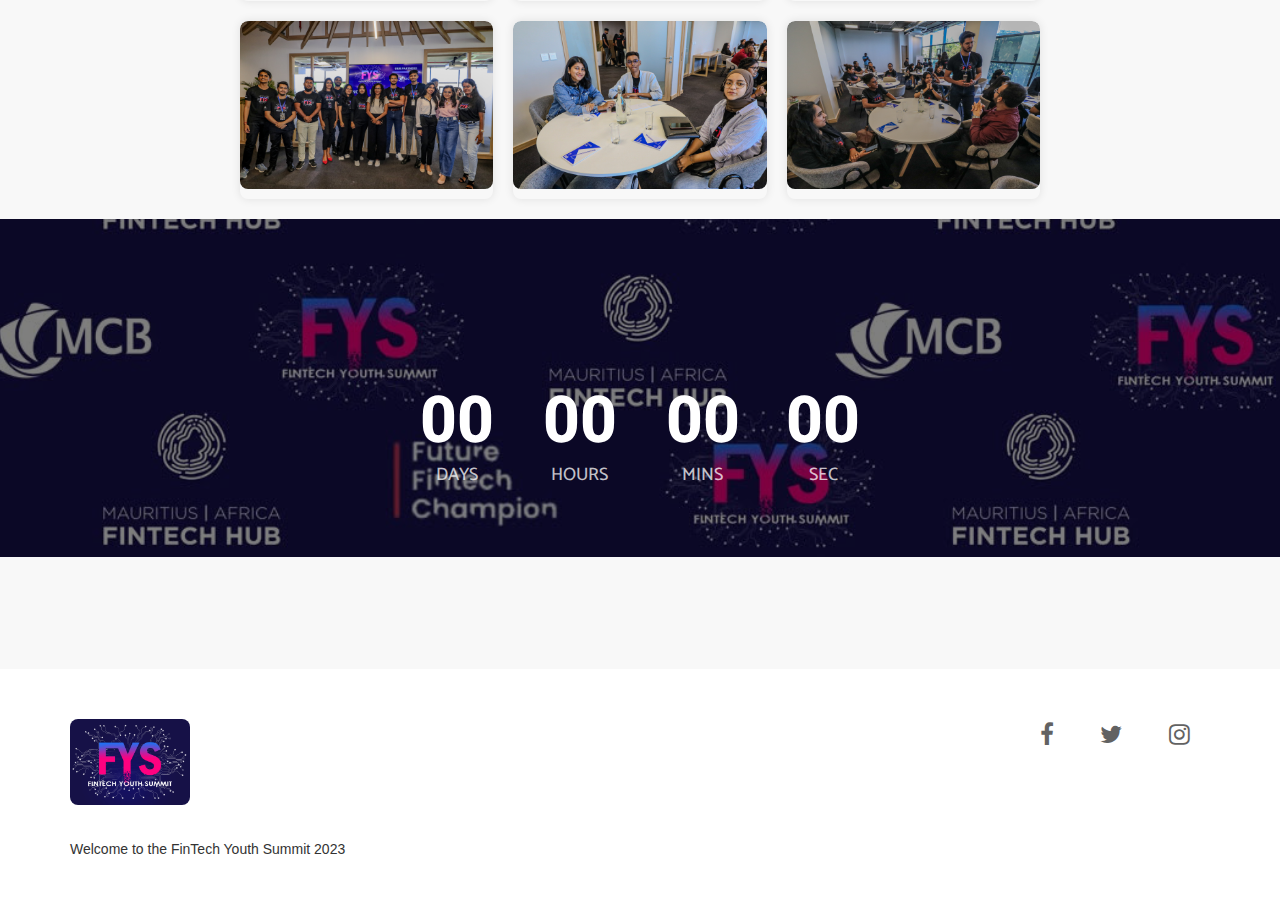
==== commit bdc6c492: "updatesMentorship Week" ====
--- a/alumni/index.html
+++ b/alumni/index.html
@@ -92,7 +92,7 @@
         <div id="navbar" class="navbar-collapse collapse col-lg-9 pull-right">
           <ul class="nav navbar-nav font-family-alt letter-spacing-1 text-uppercase font-weight-700">
             <li><a href="/" class="line-height-unset">About</a></li>
-            <li><a href="/speakers/" class="line-height-unset">Speakers</a></li>
+            <li><a href="/speakers/" class="line-height-unset">Speakers / Mentorship Week</a></li>
             <li><a href="/our-team/" class="line-height-unset">Our Team</a></li>
             <li><a href="#page-top" class="page-scroll">Blogs / Gallery</a></li>
             <li><a href="/sponsors/" class="line-height-unset">Partners</a></li>
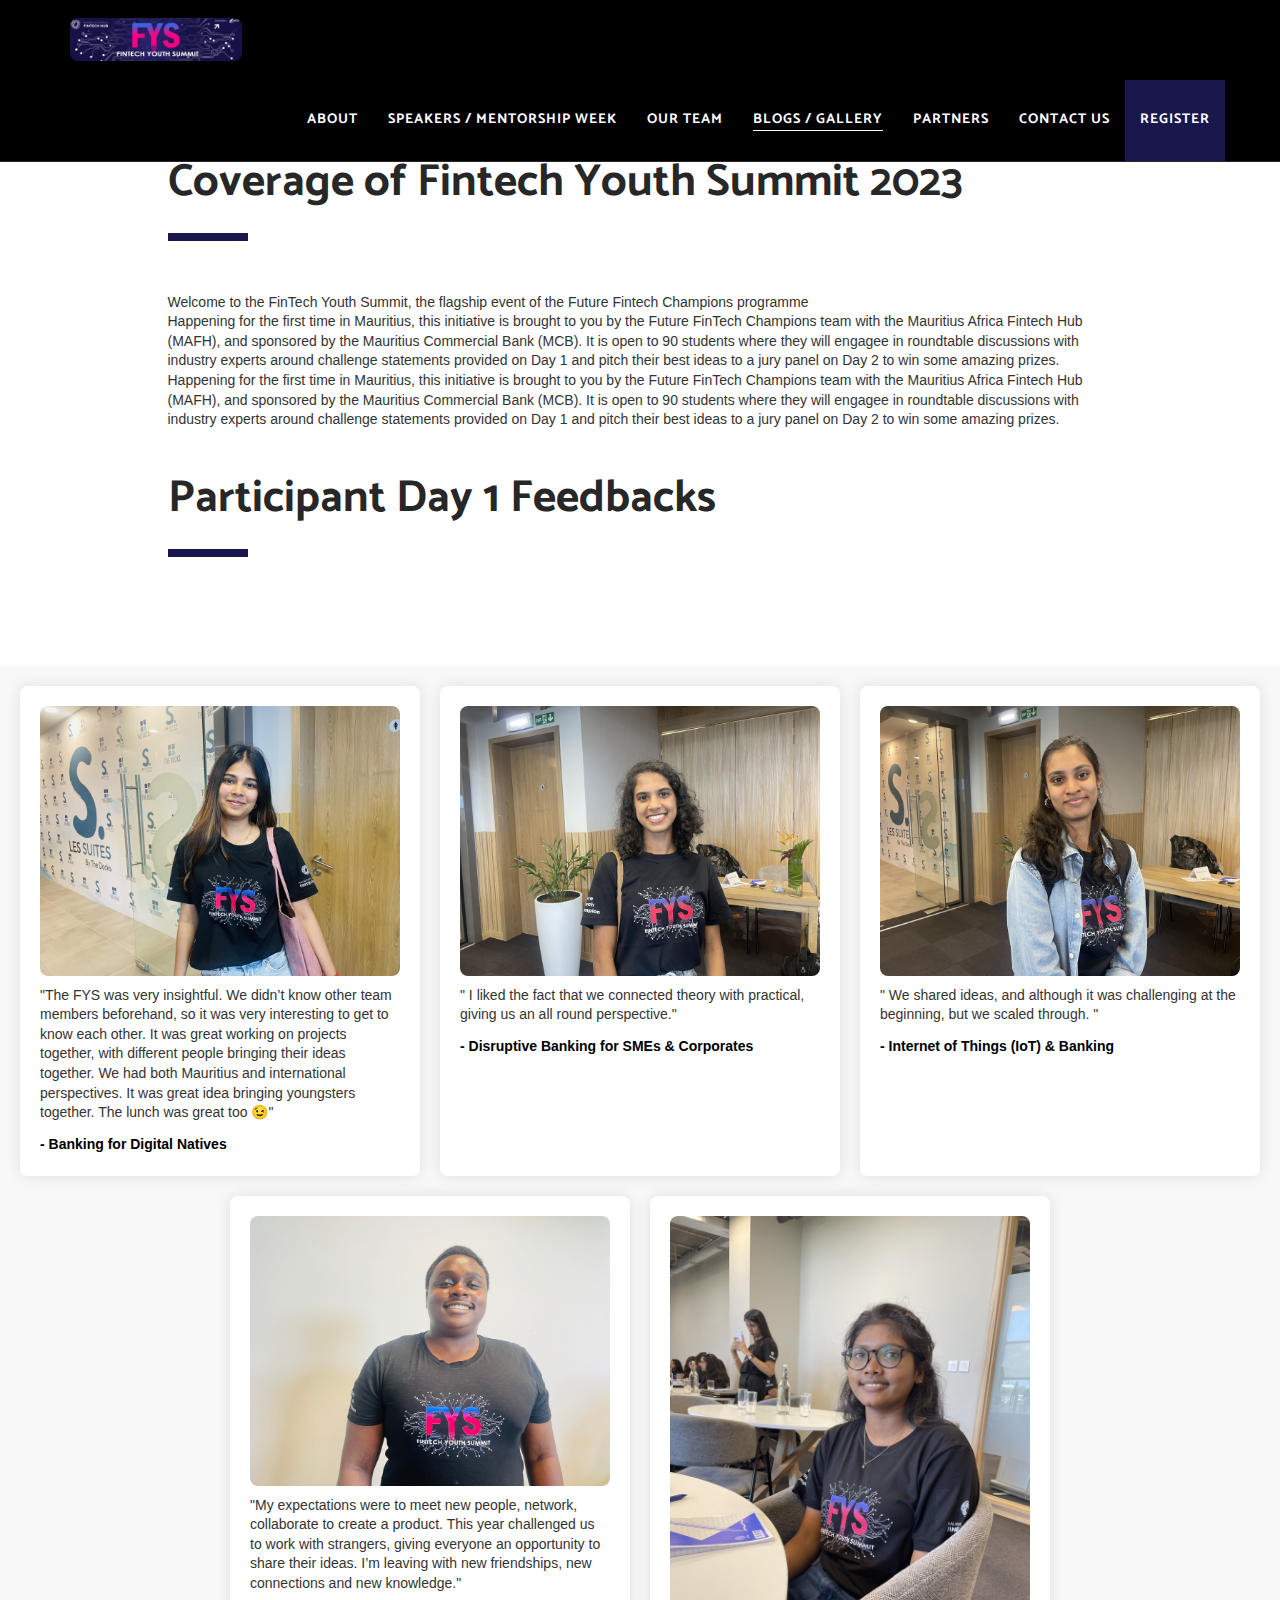
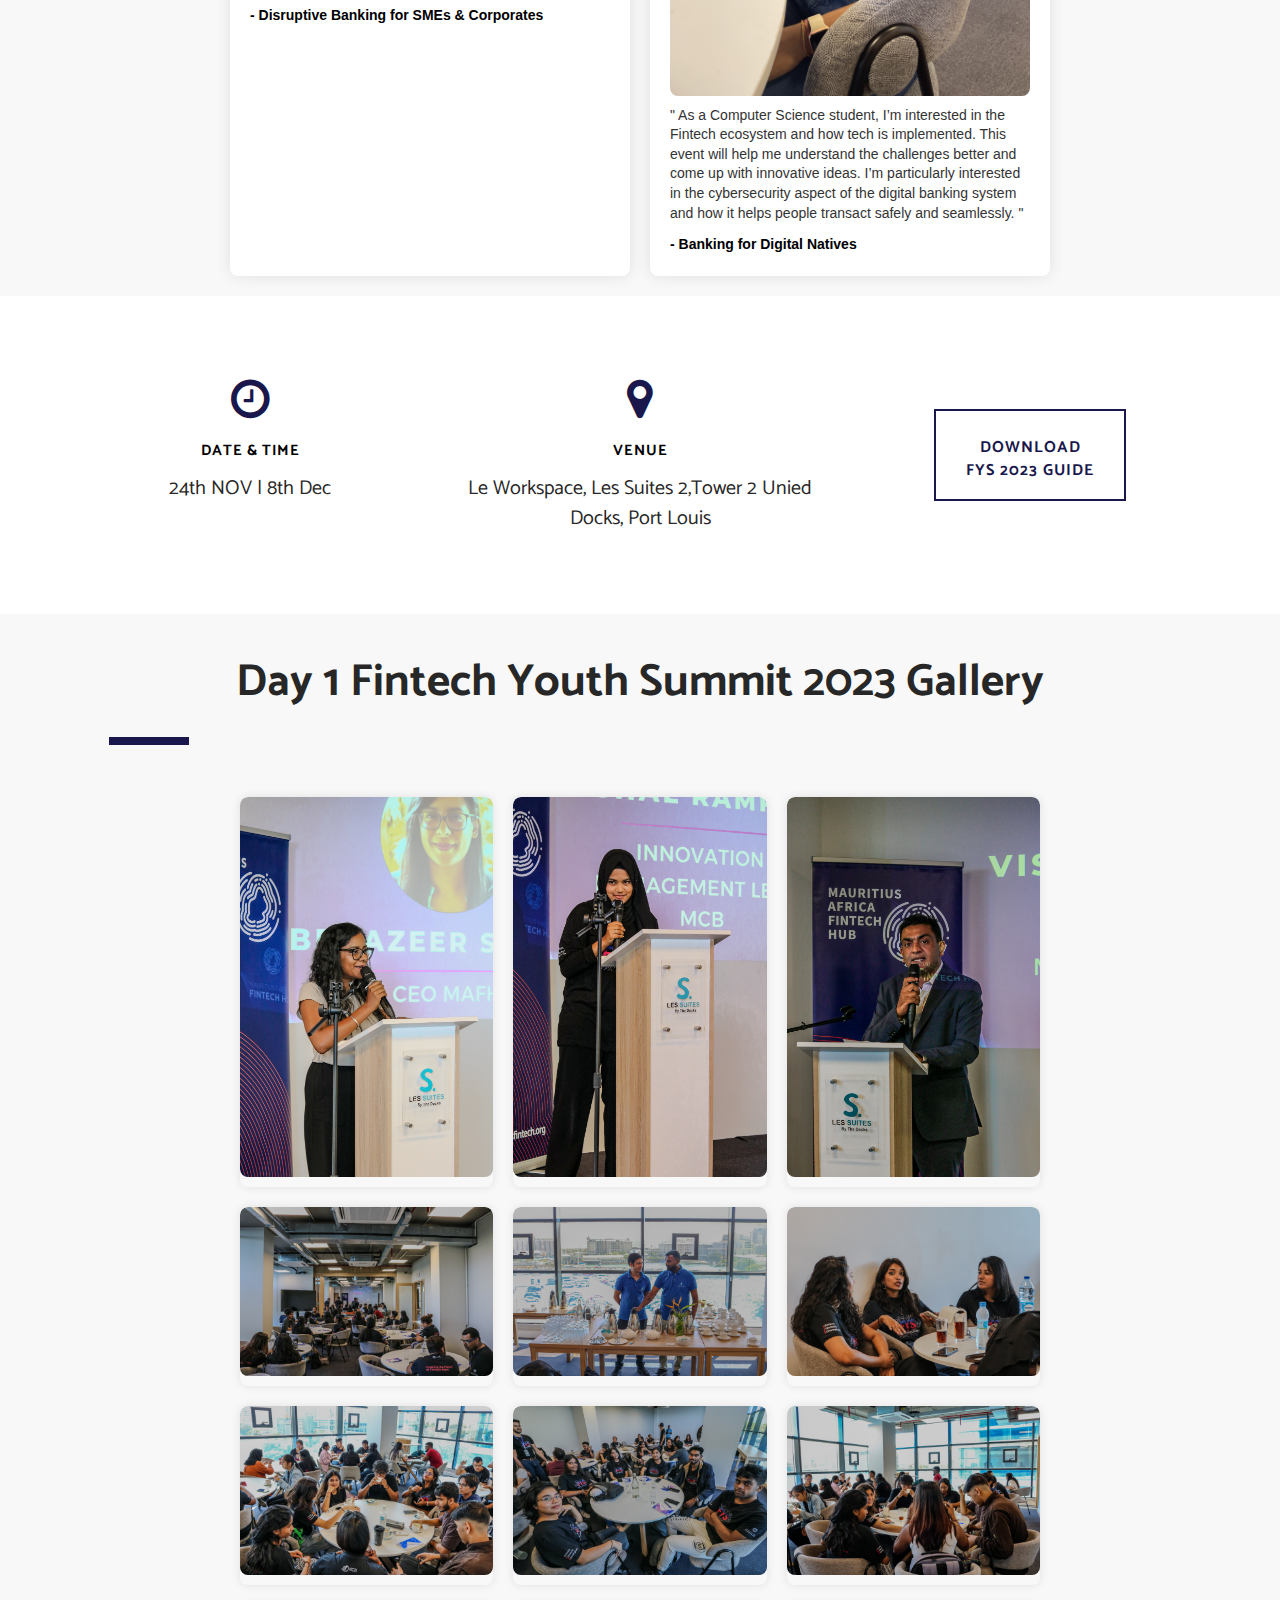
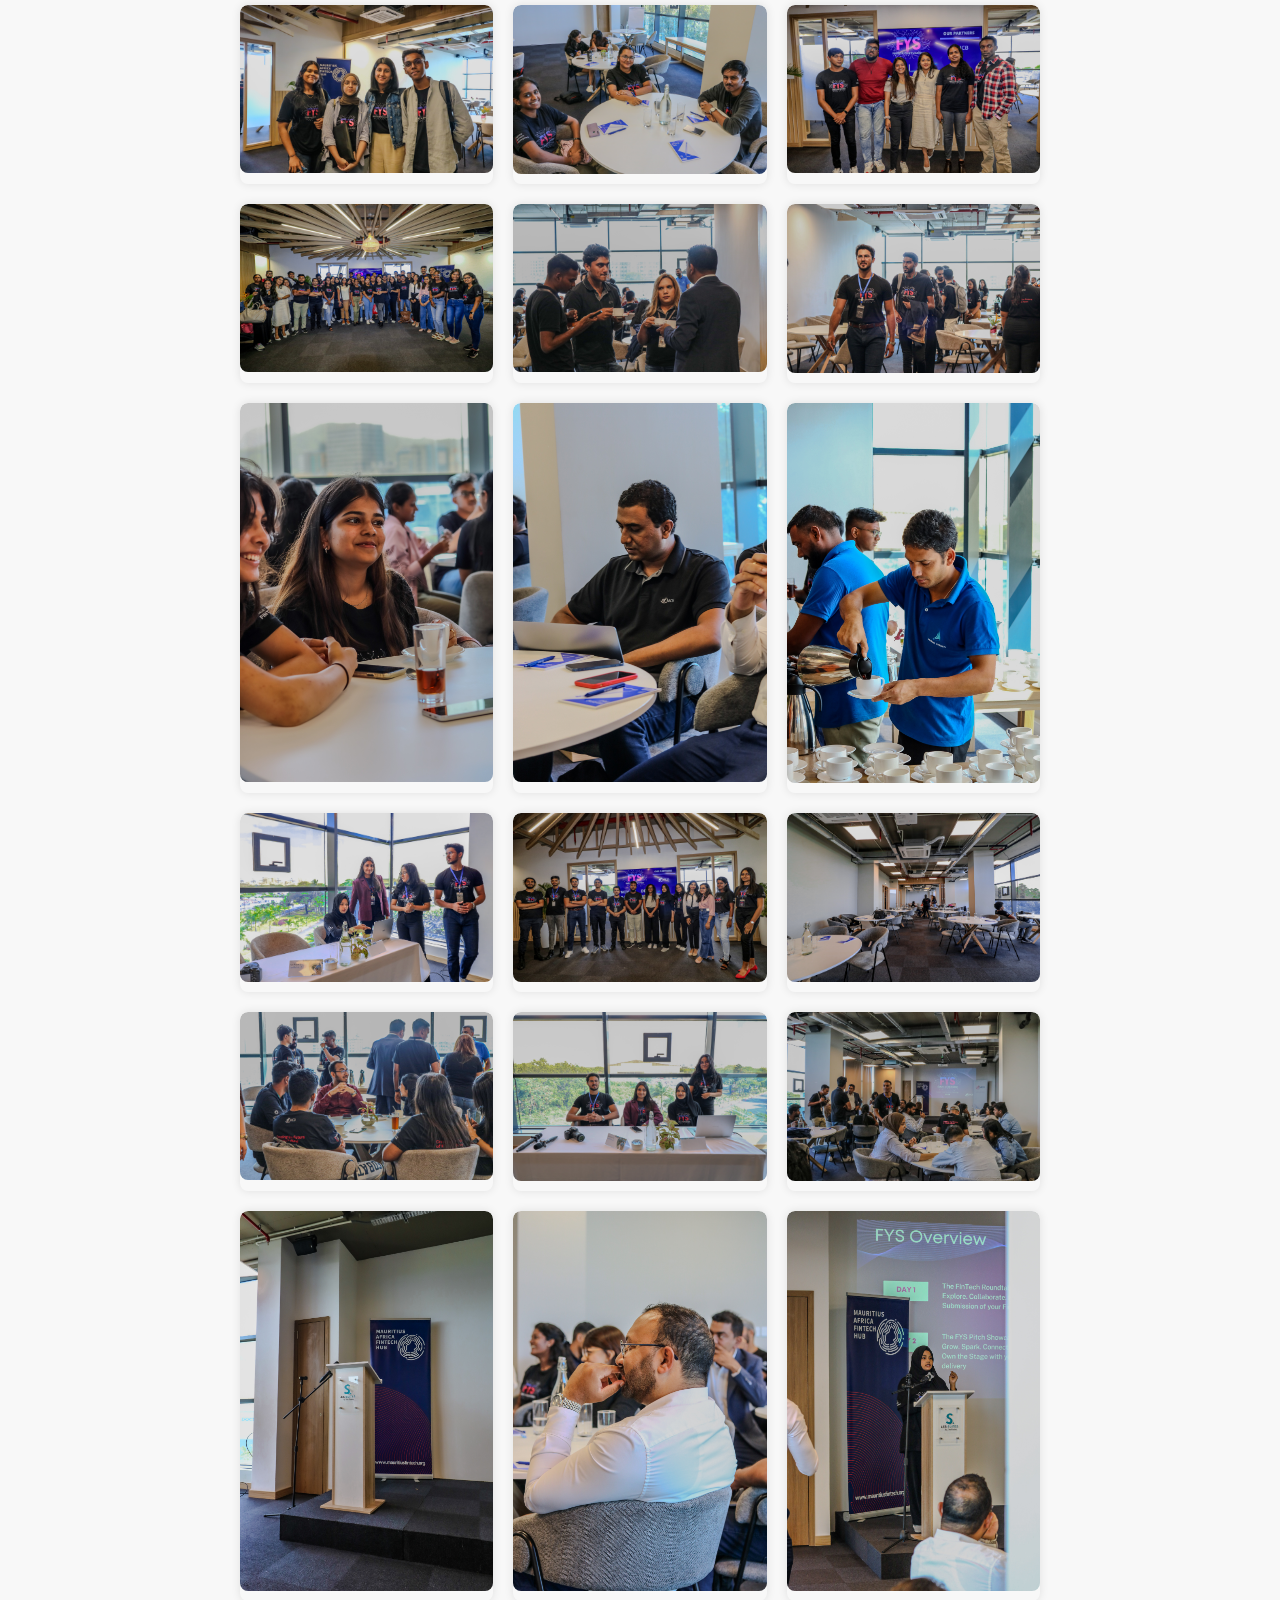
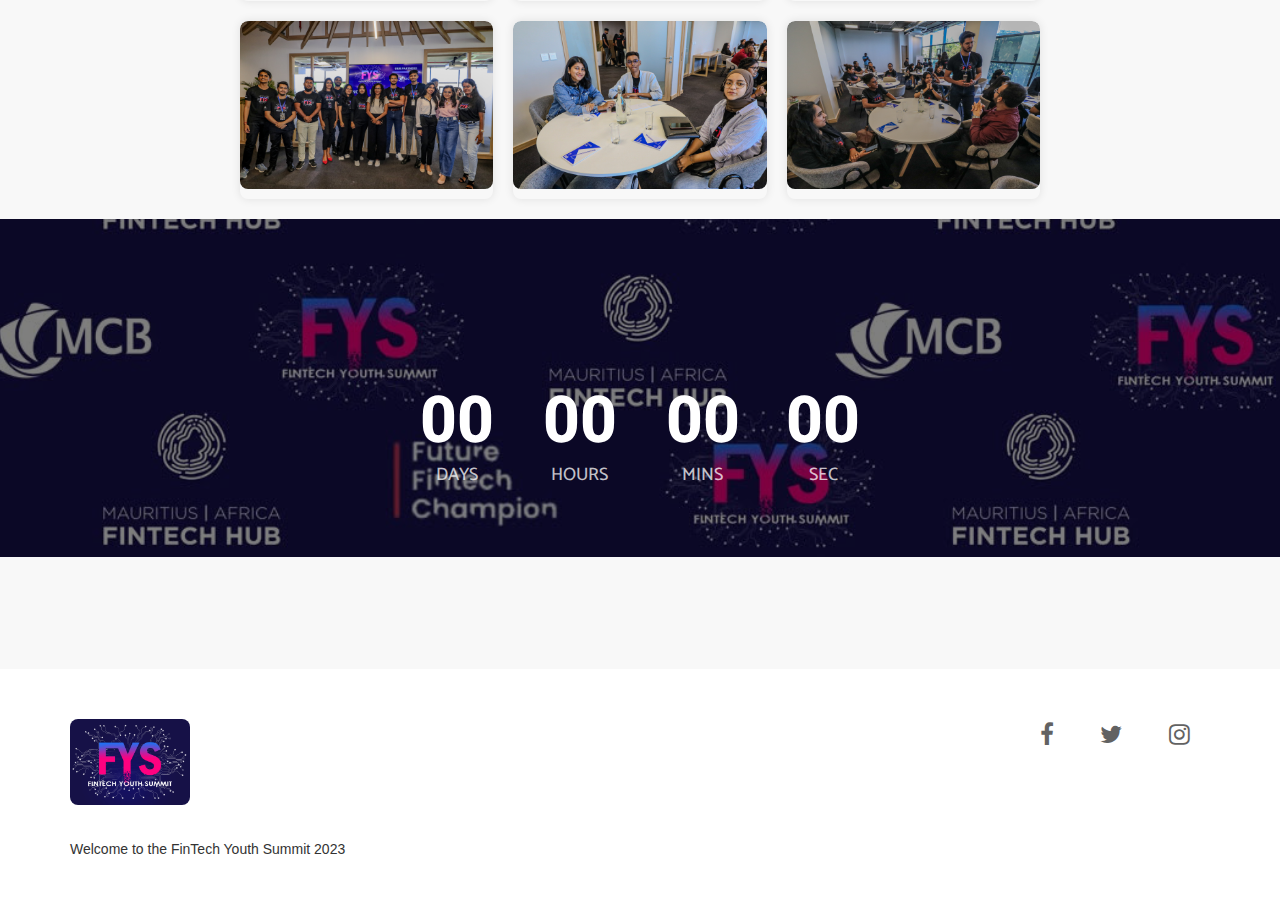
==== commit ba1a968b: "latest updates" ====
--- a/alumni/index.html
+++ b/alumni/index.html
@@ -24,7 +24,7 @@
   <meta http-equiv="X-UA-Compatible" content="IE=edge">
 
   <!-- Title, icon, description and keywords -->
-  <title>Blogs | YFS</title>
+  <title>Blogs | FYS</title>
   <link rel="shortcut icon" href="../res/images/FYS logo.jpg">
   <meta name="description" content="Alumni of JMI. TEDxJMI, x = independently organised TED event. Igniting Minds. This October, at Jamia Millia Islamia.">
   <meta name="keywords" content="TEDx, JMI, Jamia Millia Islamia, New Delhi, event, talks">
@@ -120,7 +120,7 @@
       <div class="row no-padding-rl">
         <div class="col-md-10 col-md-offset-1">
           <h2 class="font-family-alt font-weight-700 sm-title-large title-extra-large-2 text-gray-dark-2">
-            Coverage of Youth Fintech Summit 2023
+            Coverage of Fintech Youth Summit 2023
           </h2>
           <span class="bg-base-color xs-margin-6 xs-no-margin-rl margin-3 no-margin-rl separator-line-extra-thick-long"></span>
 
@@ -318,7 +318,7 @@
 
         <div id="banner-registration" class="col-sm-4 xs-margin-8 xs-no-margin-bottom xs-no-margin-rl text-center">
           <a href="../res/images/Fintech Youth Summit Challenge Handbook 2023.pdf" class="btn btn-outline-base-color sm-btn-medium btn-large no-margin-rl">
-            <span>Download<br>YFS 2023 guide</span>
+            <span>Download<br>FYS 2023 guide</span>
           </a>
         </div>
         
@@ -335,7 +335,7 @@
 <div class="row no-padding-rl">
   <div class="col-md-10 col-md-offset-1 mx-auto text-center">
     <h2 class="font-family-alt font-weight-700 sm-title-large title-extra-large-2 text-gray-dark-2">
-      Day 1 Youth Fintech Summit 2023 Gallery
+      Day 1 Fintech Youth Summit 2023 Gallery
     </h2>
     <span class="bg-base-color xs-margin-6 xs-no-margin-rl margin-3 no-margin-rl separator-line-extra-thick-long"></span>
   </div>
--- a/res/css/style.css
+++ b/res/css/style.css
@@ -42,6 +42,8 @@
 
 .navbar-dark {
   background-color: black;
+  border-bottom: 1px solid rgba(255, 255, 255,.15)
+ 
 }
 
 .navbar-fixed-top .navbar-collapse,
@@ -684,7 +686,7 @@
 
 .img-wrapper {
   position: relative;
-  padding-bottom: 133.33%;    /* 4:3 aspect ratio */
+  padding-bottom: 66.33%;    /* 4:3 aspect ratio */
   overflow: hidden;
   width: 100%;
 }
